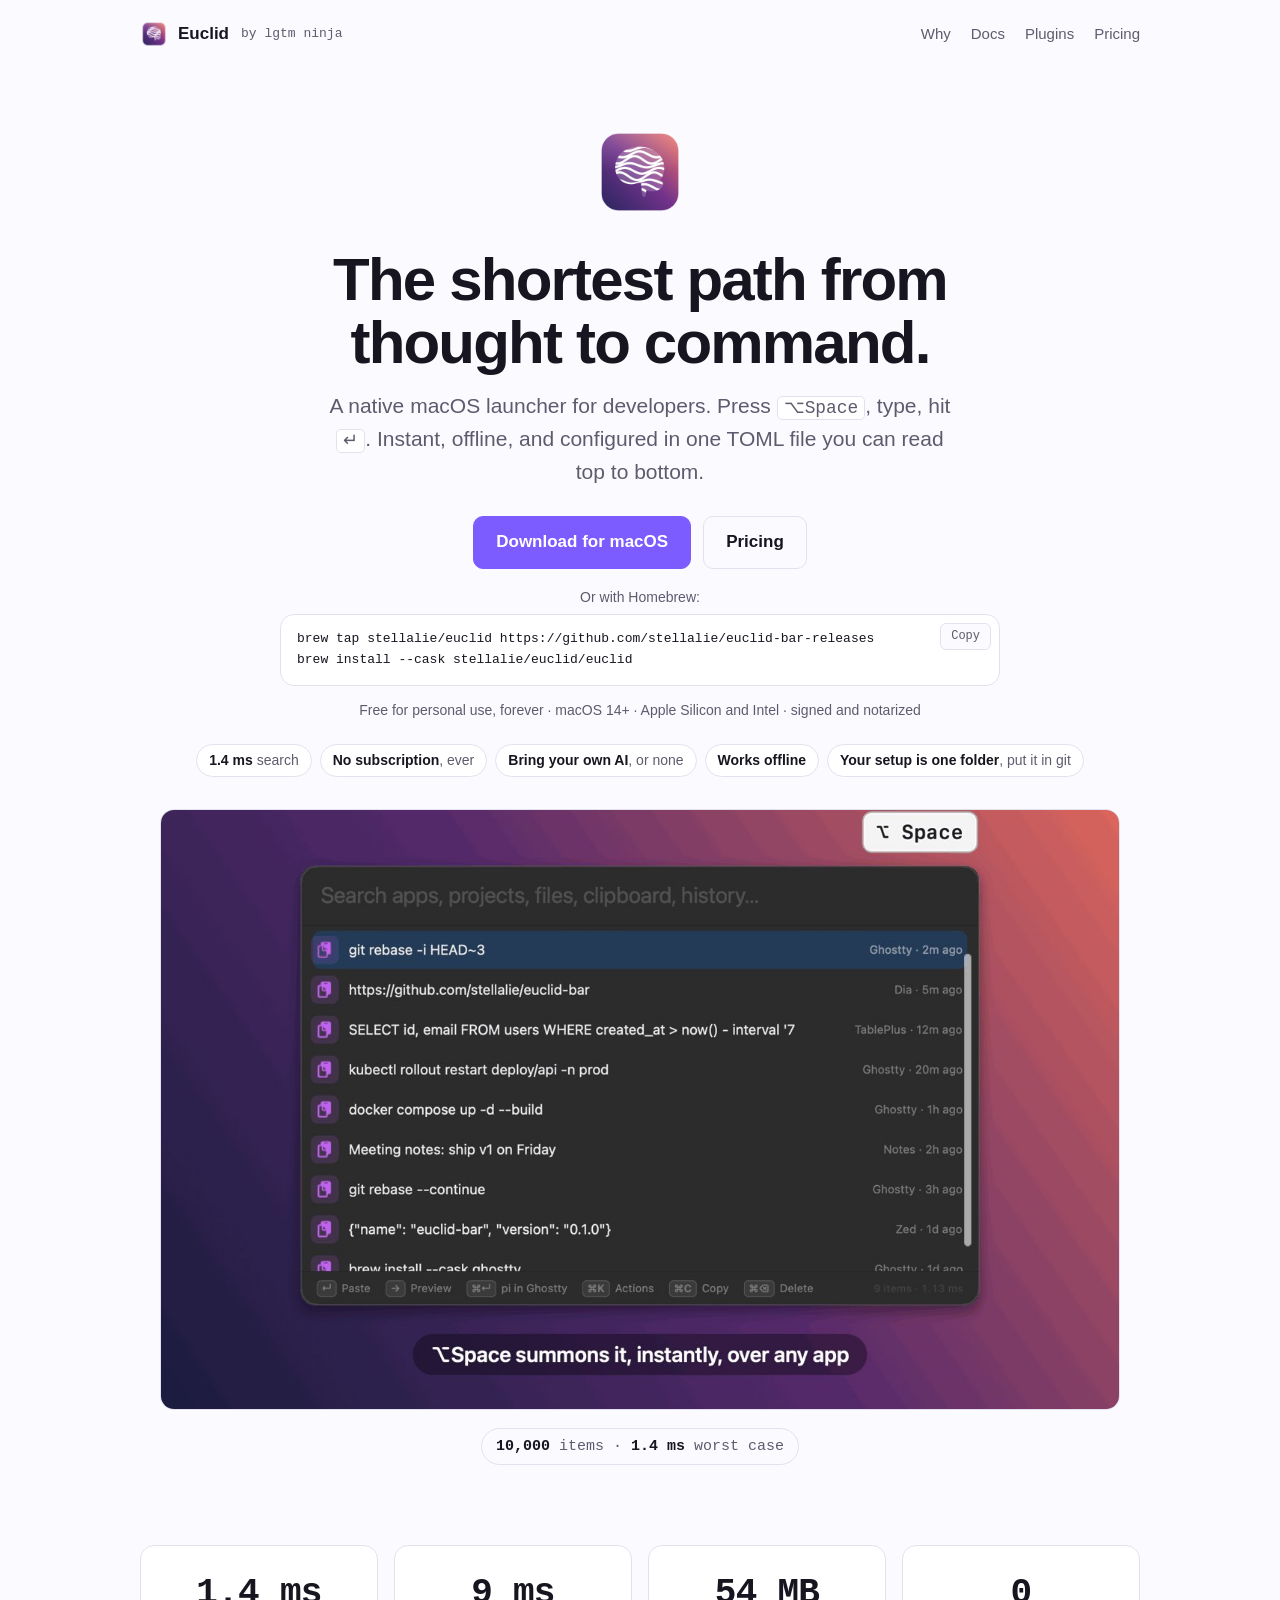
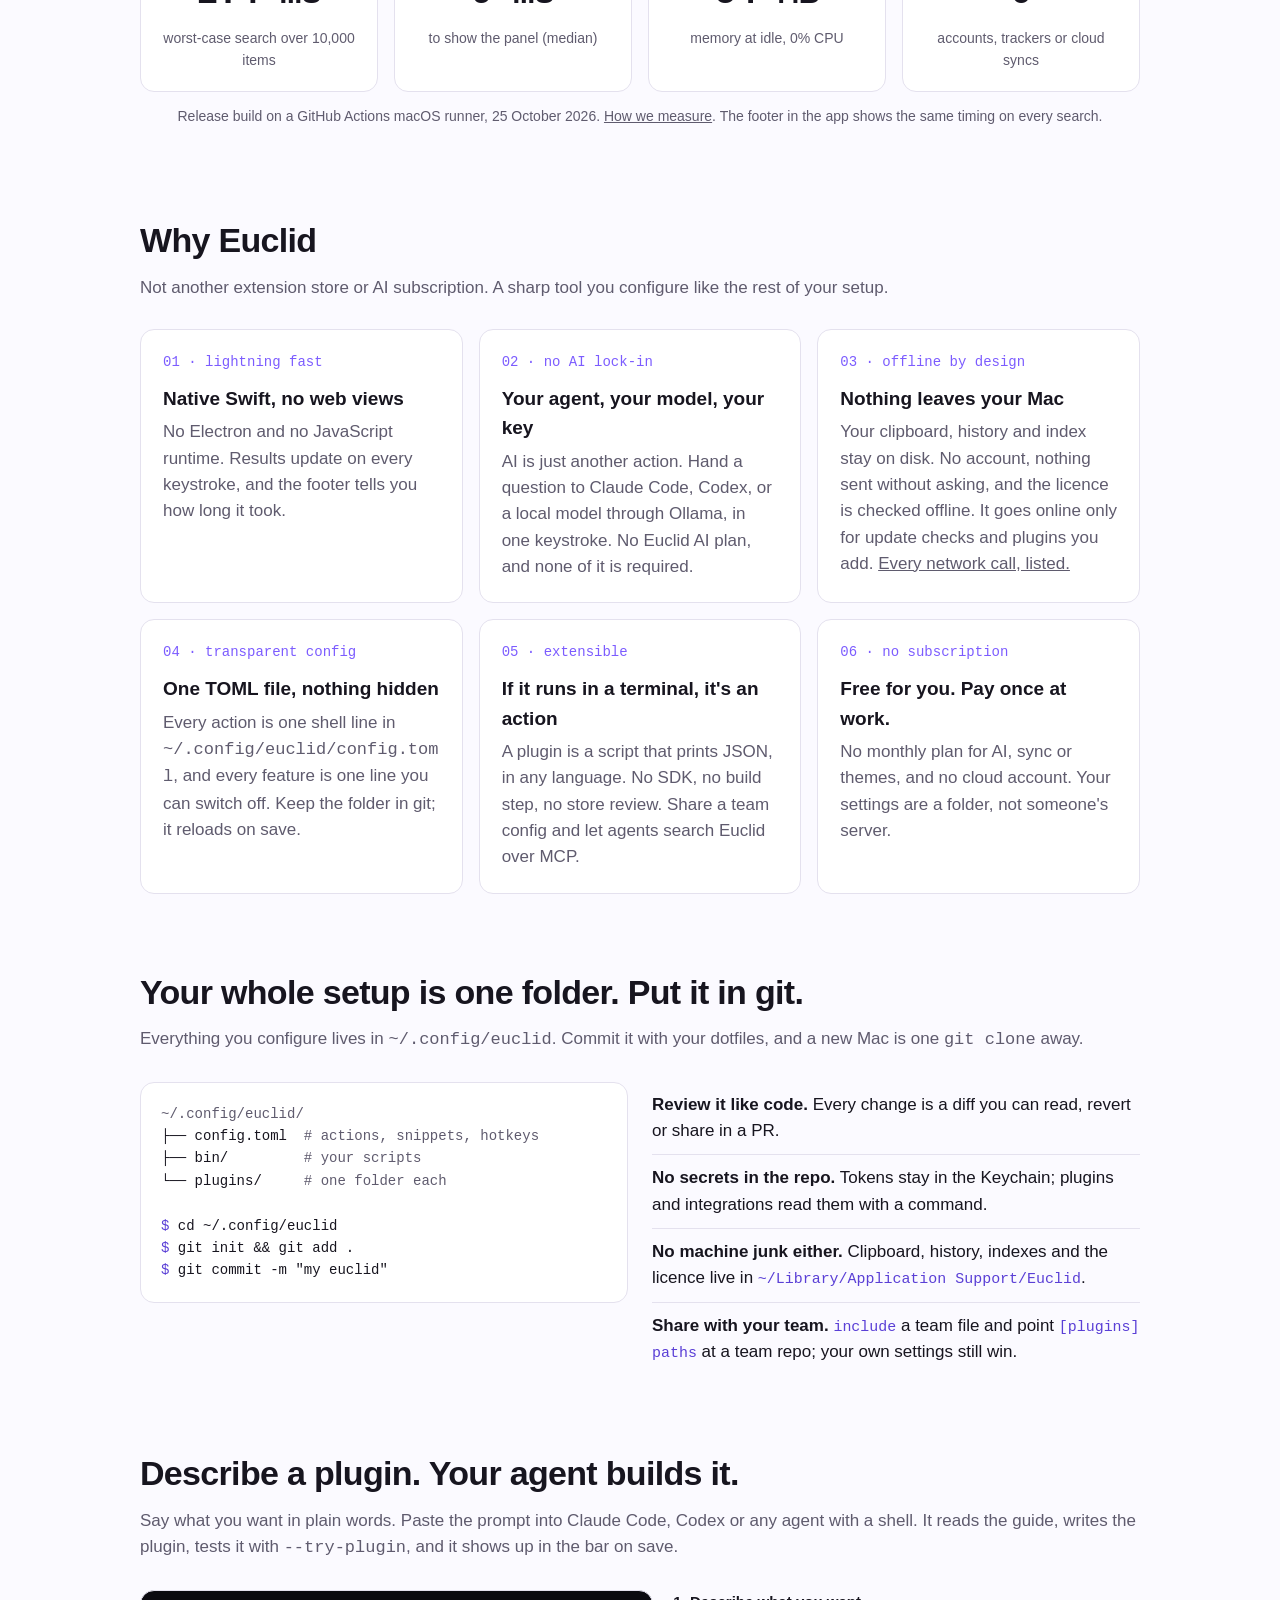
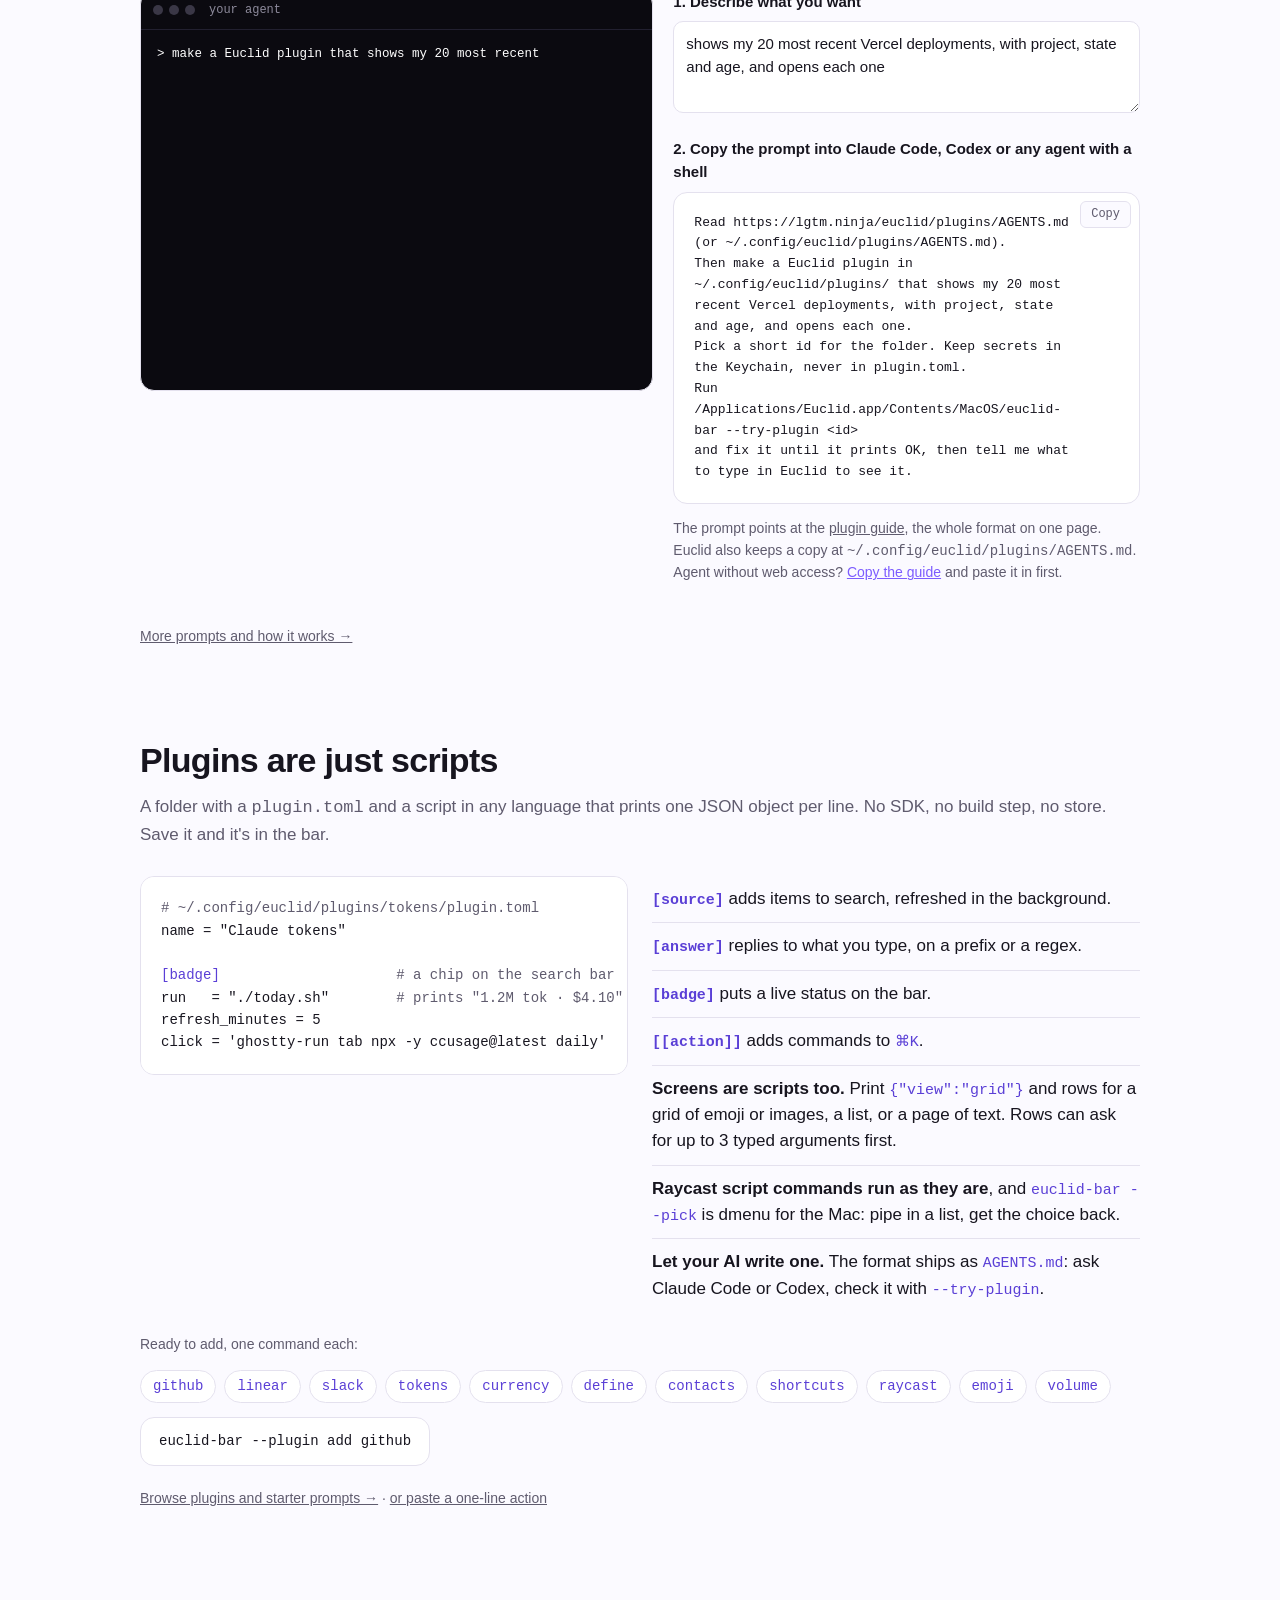
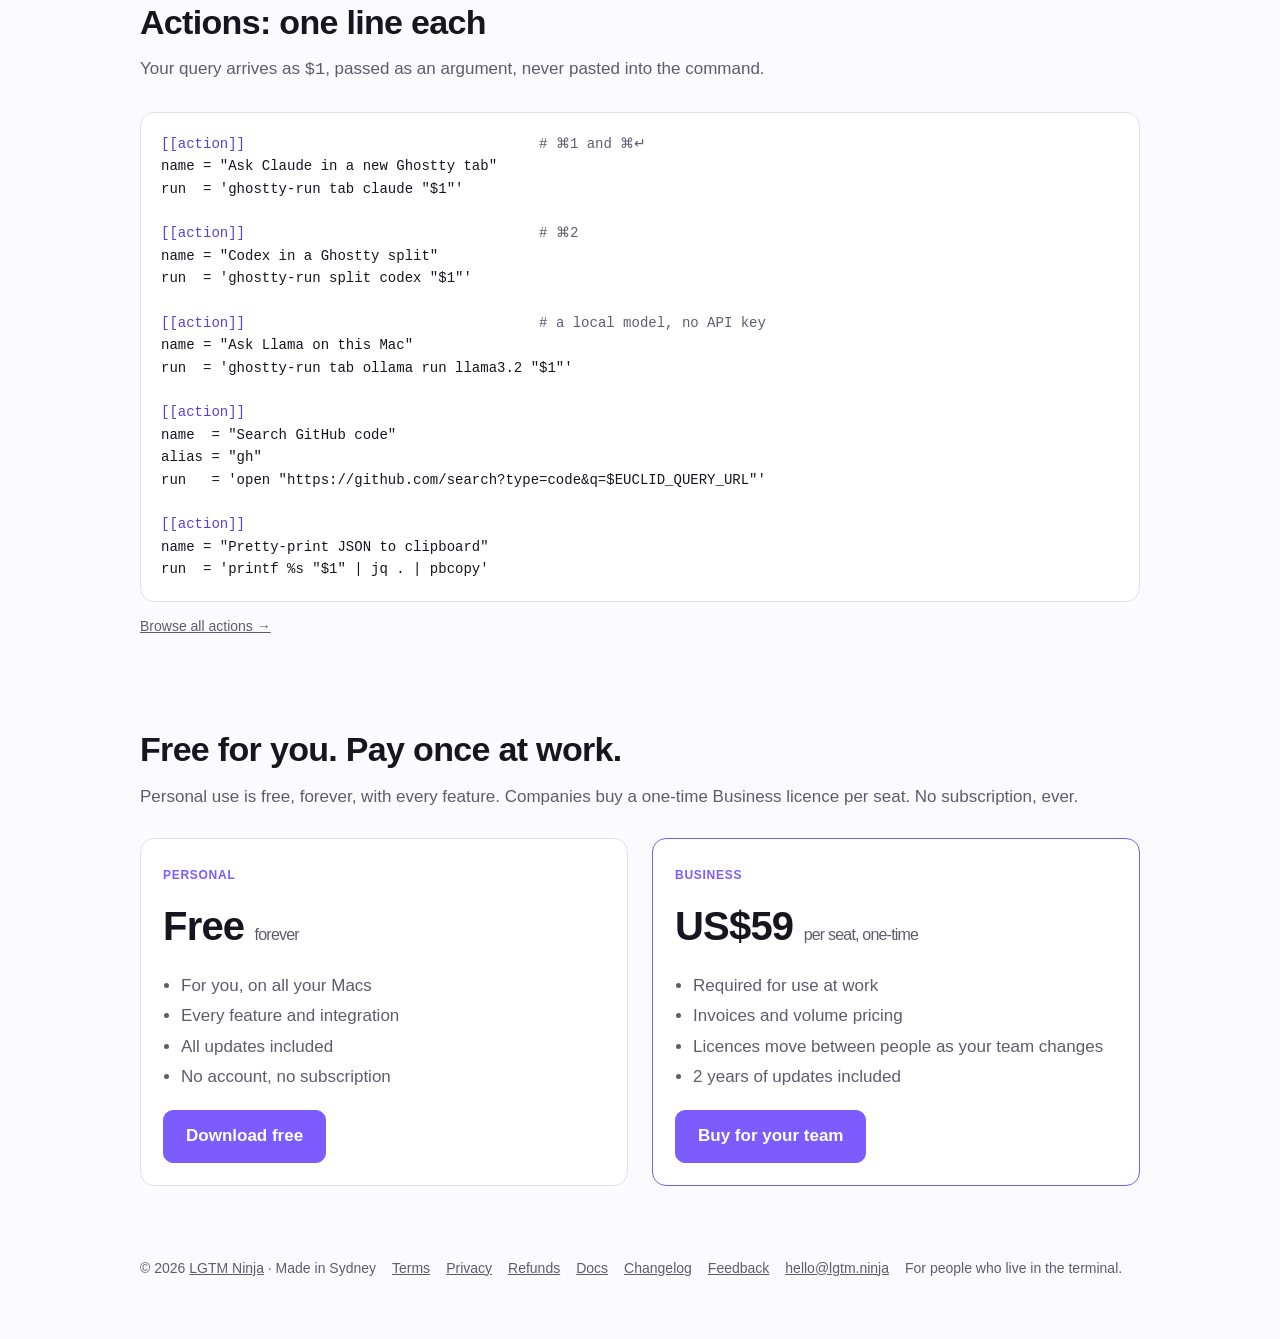
==== euclid/index.html @ 79bd2b3b "Euclid: Homebrew install on the home page and docs Co-Authored-By: Claude Opus 5.5 <noreply@anthropi" ====
<!doctype html>
<html lang="en">
<head>
<meta charset="utf-8">
<meta name="viewport" content="width=device-width, initial-scale=1">
<title>Euclid: the shortest path from thought to command</title>
<meta name="description" content="A native macOS launcher for developers. Every action is a shell command in a TOML file. Searches 10,000 items in 1.4 ms, offline, with no AI lock-in. Private and local. Free for personal use, forever.">
<meta property="og:title" content="Euclid: the shortest path from thought to command">
<meta property="og:description" content="A native macOS launcher where every action is a shell command. 10,000 items searched in 1.4 ms, offline, free for personal use.">
<meta property="og:image" content="https://lgtm.ninja/euclid/poster.jpg">
<meta property="og:url" content="https://lgtm.ninja/euclid/">
<link rel="canonical" href="https://lgtm.ninja/euclid/">
<link rel="icon" href="icon.png">
<link rel="stylesheet" href="style.css">
</head>
<body>
<div class="wrap">

  <nav>
    <img src="icon.png" alt="">
    <span>Euclid</span>
    <a class="maker" href="https://lgtm.ninja/">by lgtm ninja</a>
    <div class="links">
      <a href="#why">Why</a>
      <a href="docs/">Docs</a>
      <a href="plugins/">Plugins</a>
      <a href="#pricing">Pricing</a>
    </div>
  </nav>

  <header class="hero">
    <img class="icon" src="icon.png" alt="Euclid app icon">
    <h1>The shortest path from <br>thought to command.</h1>
    <p class="lead">A native macOS launcher for developers. Press <kbd>⌥Space</kbd>, type, hit <kbd>↵</kbd>.
      Instant, offline, and configured in one TOML file you can read top to bottom.</p>
    <div class="cta">
      <a class="btn primary" href="https://github.com/stellalie/euclid-bar-releases/releases/latest">Download for macOS</a>
      <a class="btn" href="#pricing">Pricing</a>
    </div>
    <div class="brew">
      <p class="fine">Or with Homebrew:</p>
      <pre class="prompt"><button class="copy" type="button">Copy</button>brew tap stellalie/euclid https://github.com/stellalie/euclid-bar-releases
brew install --cask stellalie/euclid/euclid</pre>
    </div>
    <p class="fine">Free for personal use, forever · macOS 14+ · Apple Silicon and Intel · signed and notarized</p>
    <ul class="promises">
      <li><b>1.4 ms</b> search</li>
      <li><b>No subscription</b>, ever</li>
      <li><b>Bring your own AI</b>, or none</li>
      <li><b>Works offline</b></li>
      <li><b>Your setup is one folder</b>, put it in git</li>
    </ul>

    <div class="demo">
      <video src="demo.mp4" poster="poster.jpg" autoplay muted loop playsinline
             aria-label="Euclid searching clipboard and history, sending a question to an AI agent, then plugins, hotkeys and an emoji grid drawn by a script"></video>
    </div>
    <div class="speed"><b>10,000</b> items · <b>1.4 ms</b> worst case</div>
  </header>

  <section id="numbers">
    <div class="stats">
      <div><b>1.4 ms</b><span>worst-case search over 10,000 items</span></div>
      <div><b>9 ms</b><span>to show the panel (median)</span></div>
      <div><b>54 MB</b><span>memory at idle, 0% CPU</span></div>
      <div><b>0</b><span>accounts, trackers or cloud syncs</span></div>
    </div>
    <p class="fine">Release build on a GitHub Actions macOS runner, 25 October 2026.
      <a href="https://github.com/stellalie/euclid-bar-releases/blob/main/PERF.md">How we measure</a>.
      The footer in the app shows the same timing on every search.</p>
  </section>

  <section id="why">
    <h2>Why Euclid</h2>
    <p class="sub">Not another extension store or AI subscription. A sharp tool you configure like the rest of your setup.</p>
    <div class="grid">
      <div class="card">
        <div class="num">01 · lightning fast</div>
        <h3>Native Swift, no web views</h3>
        <p>No Electron and no JavaScript runtime. Results update on every keystroke, and the footer
          tells you how long it took.</p>
      </div>
      <div class="card">
        <div class="num">02 · no AI lock-in</div>
        <h3>Your agent, your model, your key</h3>
        <p>AI is just another action. Hand a question to Claude Code, Codex, or a local model through
          Ollama, in one keystroke. No Euclid AI plan, and none of it is required.</p>
      </div>
      <div class="card">
        <div class="num">03 · offline by design</div>
        <h3>Nothing leaves your Mac</h3>
        <p>Your clipboard, history and index stay on disk. No account, nothing sent without asking, and the licence
          is checked offline. It goes online only for update checks and plugins you add.
          <a href="docs/#network">Every network call, listed.</a></p>
      </div>
      <div class="card">
        <div class="num">04 · transparent config</div>
        <h3>One TOML file, nothing hidden</h3>
        <p>Every action is one shell line in <code>~/.config/euclid/config.toml</code>, and every
          feature is one line you can switch off. Keep the folder in git; it reloads on save.</p>
      </div>
      <div class="card">
        <div class="num">05 · extensible</div>
        <h3>If it runs in a terminal, it's an action</h3>
        <p>A plugin is a script that prints JSON, in any language. No SDK, no build step, no store
          review. Share a team config and let agents search Euclid over MCP.</p>
      </div>
      <div class="card">
        <div class="num">06 · no subscription</div>
        <h3>Free for you. Pay once at work.</h3>
        <p>No monthly plan for AI, sync or themes, and no cloud account. Your settings are a folder,
          not someone's server.</p>
      </div>
    </div>
  </section>


  <section id="folder">
    <h2>Your whole setup is one folder. Put it in git.</h2>
    <p class="sub">Everything you configure lives in <code>~/.config/euclid</code>. Commit it with your dotfiles, and a new Mac is one <code>git clone</code> away.</p>
    <div class="two">
      <pre><span class="c">~/.config/euclid/</span>
├── config.toml  <span class="c"># actions, snippets, hotkeys</span>
├── bin/         <span class="c"># your scripts</span>
└── plugins/     <span class="c"># one folder each</span>

<span class="k">$</span> cd ~/.config/euclid
<span class="k">$</span> git init &amp;&amp; git add .
<span class="k">$</span> git commit -m "my euclid"</pre>
      <ul class="plain">
        <li><b>Review it like code.</b> Every change is a diff you can read, revert or share in a PR.</li>
        <li><b>No secrets in the repo.</b> Tokens stay in the Keychain; plugins and integrations read them with a command.</li>
        <li><b>No machine junk either.</b> Clipboard, history, indexes and the licence live in <code>~/Library/Application Support/Euclid</code>.</li>
        <li><b>Share with your team.</b> <code>include</code> a team file and point <code>[plugins] paths</code> at a team repo; your own settings still win.</li>
      </ul>
    </div>
  </section>

  <section id="agent">
    <h2>Describe a plugin. Your agent builds it.</h2>
    <p class="sub">Say what you want in plain words. Paste the prompt into Claude Code, Codex or any agent with a shell.
      It reads the guide, writes the plugin, tests it with <code>--try-plugin</code>, and it shows up in the bar on save.</p>
    <div class="builder">
      <div class="agentdemo" aria-label="Illustration: an agent builds a Vercel plugin" role="img">
        <div class="bar"><i></i><i></i><i></i><span>your agent</span></div>
        <div class="screen" id="agentScreen"></div>
      </div>
      <div class="ask">
        <h3>1. Describe what you want</h3>
        <textarea id="want" rows="3" spellcheck="false">shows my 20 most recent Vercel deployments, with project, state and age, and opens each one</textarea>
        <h3>2. Copy the prompt into Claude Code, Codex or any agent with a shell</h3>
        <pre class="prompt" id="promptOut"><button class="copy" type="button">Copy</button></pre>
        <p class="fine">The prompt points at the <a href="plugins/AGENTS.md">plugin guide</a>, the whole format on one page.
          Euclid also keeps a copy at <code>~/.config/euclid/plugins/AGENTS.md</code>.
          Agent without web access? <button type="button" class="linkish" id="copyGuide">Copy the guide</button> and paste it in first.</p>
      </div>
    </div>

    <p class="fine"><a href="plugins/#vibe">More prompts and how it works →</a></p>
  </section>

  <section id="plugins">
    <h2>Plugins are just scripts</h2>
    <p class="sub">A folder with a <code>plugin.toml</code> and a script in any language that prints one JSON object per line.
      No SDK, no build step, no store. Save it and it's in the bar.</p>
    <div class="two">
      <pre><span class="c"># ~/.config/euclid/plugins/tokens/plugin.toml</span>
name = "Claude tokens"

<span class="k">[badge]</span>                     <span class="c"># a chip on the search bar</span>
run   = "./today.sh"        <span class="c"># prints "1.2M tok · $4.10"</span>
refresh_minutes = 5
click = 'ghostty-run tab npx -y ccusage@latest daily'</pre>
      <ul class="plain">
        <li><b><code>[source]</code></b> adds items to search, refreshed in the background.</li>
        <li><b><code>[answer]</code></b> replies to what you type, on a prefix or a regex.</li>
        <li><b><code>[badge]</code></b> puts a live status on the bar.</li>
        <li><b><code>[[action]]</code></b> adds commands to <code>⌘K</code>.</li>
        <li><b>Screens are scripts too.</b> Print <code>{"view":"grid"}</code> and rows for a grid of emoji or images, a list, or a page of text. Rows can ask for up to 3 typed arguments first.</li>
        <li><b>Raycast script commands run as they are</b>, and <code>euclid-bar --pick</code> is dmenu for the Mac: pipe in a list, get the choice back.</li>
        <li><b>Let your AI write one.</b> The format ships as <code>AGENTS.md</code>: ask Claude Code or Codex, check it with <code>--try-plugin</code>.</li>
      </ul>
    </div>
    <p class="fine" style="margin-top:22px">Ready to add, one command each:</p>
    <div class="chips">
      <code>github</code><code>linear</code><code>slack</code><code>tokens</code><code>currency</code><code>define</code><code>contacts</code><code>shortcuts</code><code>raycast</code><code>emoji</code><code>volume</code>
    </div>
    <pre class="oneline">euclid-bar --plugin add github</pre>
    <p class="fine"><a href="plugins/">Browse plugins and starter prompts →</a> · <a href="plugins/#actions">or paste a one-line action</a></p>
  </section>

  <section id="recipes">
    <h2>Actions: one line each</h2>
    <p class="sub">Your query arrives as <code>$1</code>, passed as an argument, never pasted into the command.</p>
    <pre><span class="k">[[action]]</span>                                   <span class="c"># ⌘1 and ⌘↵</span>
name = "Ask Claude in a new Ghostty tab"
run  = 'ghostty-run tab claude "$1"'

<span class="k">[[action]]</span>                                   <span class="c"># ⌘2</span>
name = "Codex in a Ghostty split"
run  = 'ghostty-run split codex "$1"'

<span class="k">[[action]]</span>                                   <span class="c"># a local model, no API key</span>
name = "Ask Llama on this Mac"
run  = 'ghostty-run tab ollama run llama3.2 "$1"'

<span class="k">[[action]]</span>
name  = "Search GitHub code"
alias = "gh"
run   = 'open "https://github.com/search?type=code&amp;q=$EUCLID_QUERY_URL"'

<span class="k">[[action]]</span>
name = "Pretty-print JSON to clipboard"
run  = 'printf %s "$1" | jq . | pbcopy'</pre>
    <p class="fine"><a href="plugins/#actions">Browse all actions →</a></p>
  </section>

  <section id="pricing">
    <h2>Free for you. Pay once at work.</h2>
    <p class="sub">Personal use is free, forever, with every feature. Companies buy a one-time Business licence per seat. No subscription, ever.</p>
    <div class="two">
      <div class="card">
        <span class="tag">Personal</span>
        <div class="price">Free <small>forever</small></div>
        <ul>
          <li>For you, on all your Macs</li>
          <li>Every feature and integration</li>
          <li>All updates included</li>
          <li>No account, no subscription</li>
        </ul>
        <div class="cta" style="justify-content:flex-start">
          <a class="btn primary" href="https://github.com/stellalie/euclid-bar-releases/releases/latest">Download free</a>
        </div>
      </div>
      <div class="card pro">
        <span class="tag">Business</span>
        <div class="price">US$59 <small>per seat, one-time</small></div>
        <ul>
          <li>Required for use at work</li>
          <li>Invoices and volume pricing</li>
          <li>Licences move between people as your team changes</li>
          <li>2 years of updates included</li>
        </ul>
        <a class="btn primary" href="#buy" data-price="business">Buy for your team</a>
      </div>
    </div>
  </section>

  <footer>
    <span>© 2026 <a href="https://lgtm.ninja/">LGTM Ninja</a> · Made in Sydney</span>
    <a href="terms/">Terms</a>
    <a href="privacy/">Privacy</a>
    <a href="refunds/">Refunds</a>
    <a href="docs/">Docs</a>
    <a href="changelog/">Changelog</a>
    <a href="feedback/">Feedback</a>
    <a href="mailto:hello@lgtm.ninja">hello@lgtm.ninja</a>
    <span>For people who live in the terminal.</span>
  </footer>

</div>
<script src="https://cdn.paddle.com/paddle/v2/paddle.js"></script>
<script>
  // Paddle Billing checkout. The client-side token is public by design.
  const PADDLE_TOKEN = "live_b1f5a0628a20120e4504ea40e52";
  const PRICES = {
    personal: { priceId: "pri_01m5q75xfm3ptqwwj80e6spnb9", quantity: 1 },
    business: { priceId: "pri_01m5q73hw0zjq6vn24z020nwmd", quantity: 1 },
  };
  // After a purchase, the thank-you page fetches the licence key for the order.
  if (PADDLE_TOKEN && window.Paddle) Paddle.Initialize({
    token: PADDLE_TOKEN,
    eventCallback: (e) => {
      if (e.name === "checkout.completed" && e.data?.transaction_id) {
        setTimeout(() => (location.href = "thanks/?txn=" + e.data.transaction_id), 1500);
      }
    },
  });
  for (const b of document.querySelectorAll("[data-price]")) {
    b.addEventListener("click", (e) => {
      e.preventDefault();
      if (!PADDLE_TOKEN || !window.Paddle) { location.href = "mailto:hello@lgtm.ninja?subject=Buying%20Euclid"; return; }
      Paddle.Checkout.open({ items: [PRICES[b.dataset.price]] });
    });
  }
</script>
<script>
  for (const b of document.querySelectorAll('.copy')) {
    b.addEventListener('click', async () => {
      const text = b.parentElement.textContent.replace(/^Copy(ed)?/, '');
      try { await navigator.clipboard.writeText(text); b.textContent = 'Copied'; } catch { b.textContent = 'Select + ⌘C'; }
      setTimeout(() => (b.textContent = 'Copy'), 1500);
    });
  }
</script>
<script>
  // Prompt builder: what you want → a prompt for your agent.
  const want = document.getElementById('want'), out = document.getElementById('promptOut');
  const copyBtn = out.querySelector('.copy');
  function prompt() {
    const w = want.value.trim().replace(/\.$/, '') || 'does what I describe';
    return `Read https://lgtm.ninja/euclid/plugins/AGENTS.md (or ~/.config/euclid/plugins/AGENTS.md).
Then make a Euclid plugin in ~/.config/euclid/plugins/ that ${w}.
Pick a short id for the folder. Keep secrets in the Keychain, never in plugin.toml.
Run /Applications/Euclid.app/Contents/MacOS/euclid-bar --try-plugin <id>
and fix it until it prints OK, then tell me what to type in Euclid to see it.`;
  }
  function render() { out.textContent = ''; out.append(copyBtn, prompt()); }
  want.addEventListener('input', render); render();
  document.getElementById('copyGuide').addEventListener('click', async (e) => {
    try { await navigator.clipboard.writeText(await (await fetch('plugins/AGENTS.md')).text()); e.target.textContent = 'Copied the guide'; }
    catch { location.href = 'plugins/AGENTS.md'; }
  });

  // The agent demo: a scripted illustration, typed out line by line.
  const screen = document.getElementById('agentScreen');
  const script = [
    ['you', '> make a Euclid plugin that shows my 20 most recent Vercel deployments'],
    ['dim', '  Reading lgtm.ninja/euclid/plugins/AGENTS.md'],
    ['ok',  '  ✓ Wrote ~/.config/euclid/plugins/vercel/plugin.toml'],
    ['code','      [source]  run = "./items.sh"  refresh_minutes = 5'],
    ['ok',  '  ✓ Wrote items.sh  (vercel ls --json | jq → one row per deploy)'],
    ['dim', '  $ euclid-bar --try-plugin vercel'],
    ['err', '    items.sh: jq: error: null (null) has no keys'],
    ['dim', '  Fixing: deployments live under .deployments'],
    ['dim', '  $ euclid-bar --try-plugin vercel'],
    ['ok',  '    OK · source: 20 rows in 0.41 s'],
    ['done','  Done. Open Euclid (⌥Space) and type "deploy".'],
    ['bar', ''],
  ];
  const reduce = matchMedia('(prefers-reduced-motion: reduce)').matches;
  async function play() {
    screen.textContent = '';
    for (const [kind, text] of script) {
      const line = document.createElement('div');
      line.className = 'l ' + kind;
      screen.append(line);
      if (kind === 'bar') {
        line.innerHTML = '<div class="mini"><div class="q">deploy<span class="caret"></span></div>'
          + '<div class="r sel"><b>web</b> · Ready · 3m ago<span>Vercel</span></div>'
          + '<div class="r"><b>docs</b> · Building · 1m ago<span>Vercel</span></div>'
          + '<div class="r"><b>api</b> · Error · 12m ago<span>Vercel</span></div></div>';
        continue;
      }
      if (reduce || kind !== 'you') { line.textContent = text; await wait(reduce ? 0 : 420); continue; }
      for (let i = 1; i <= text.length; i++) { line.textContent = text.slice(0, i); await wait(18); }
      await wait(400);
    }
    if (!reduce) { await wait(5000); play(); }
  }
  const wait = (ms) => new Promise((r) => setTimeout(r, ms));
  new IntersectionObserver((es, o) => { if (es[0].isIntersecting) { o.disconnect(); play(); } }).observe(screen);
</script>
<script>
  // Clips play only while on screen.
  const clipObserver = new IntersectionObserver((entries) => {
    for (const e of entries) e.isIntersecting ? e.target.play().catch(() => {}) : e.target.pause();
  }, { threshold: 0.4 });
  if (!matchMedia('(prefers-reduced-motion: reduce)').matches)
    for (const v of document.querySelectorAll('video.clip')) clipObserver.observe(v);
</script>
<!-- Cloudflare Web Analytics: cookie-free page views -->
<script defer src="https://static.cloudflareinsights.com/beacon.min.js" data-cf-beacon='{"token": "153c6065866e4bef9595b3c0df2fc248"}'></script>
</body>
</html>
---- euclid/style.css ----
:root {
  --bg: #0e0d13;
  --surface: #17151f;
  --line: #2a2735;
  --text: #ecebf2;
  --muted: #9a97a8;
  --accent: #7c5cff;
  --accent-text: #ffffff;
  --code: #c9b8ff;
  --mono: ui-monospace, "SF Mono", Menlo, monospace;
}
@media (prefers-color-scheme: light) {
  :root {
    --bg: #fbfaff;
    --surface: #ffffff;
    --line: #e4e1ee;
    --text: #17151f;
    --muted: #5f5b6e;
    --code: #5a3fd6;
  }
}
* { box-sizing: border-box; }
body {
  margin: 0;
  background: var(--bg);
  color: var(--text);
  font: 17px/1.55 -apple-system, BlinkMacSystemFont, "Inter", "Segoe UI", sans-serif;
  -webkit-font-smoothing: antialiased;
}
a { color: inherit; }
.wrap { max-width: 1040px; margin: 0 auto; padding: 0 20px; }
.mono, code, kbd { font-family: var(--mono); }
p code, li code, td code { overflow-wrap: anywhere; }
kbd {
  font-size: .85em;
  padding: 1px 6px;
  border: 1px solid var(--line);
  border-radius: 5px;
  background: var(--surface);
}

nav { display: flex; align-items: center; gap: 10px; padding: 20px 0; font-weight: 600; }
nav img { width: 28px; height: 28px; }
nav .maker { font-family: var(--mono); font-size: 13px; font-weight: 500; color: var(--muted); text-decoration: none; margin-left: 2px; }
nav .maker:hover { color: var(--text); }
nav .links { margin-left: auto; display: flex; gap: 20px; font-weight: 500; font-size: 15px; }
nav .links a { text-decoration: none; color: var(--muted); }
nav .links a:hover { color: var(--text); }

.hero { text-align: center; padding: 56px 0 32px; }
.hero img.icon { width: 96px; height: 96px; }
.hero .brew { max-width: 720px; margin: 18px auto 0; text-align: left; }
.hero .brew .fine { margin: 0 0 6px; text-align: center; }
.hero .brew pre { font-size: 13px; padding: 14px 76px 14px 16px; white-space: pre-wrap; overflow-wrap: anywhere; }
h1 { font-size: clamp(36px, 6vw, 60px); line-height: 1.05; letter-spacing: -.03em; margin: 20px 0 16px; }
.lead { font-size: clamp(18px, 2.2vw, 21px); color: var(--muted); max-width: 640px; margin: 0 auto 28px; }
.cta { display: flex; gap: 12px; justify-content: center; flex-wrap: wrap; }
.btn {
  display: inline-block; padding: 12px 22px; border-radius: 10px;
  font-weight: 600; text-decoration: none; border: 1px solid var(--line);
}
.btn.primary { background: var(--accent); color: var(--accent-text); border-color: var(--accent); }
.btn:hover { filter: brightness(1.08); }
.fine { font-size: 14px; color: var(--muted); margin-top: 14px; }

.demo { margin: 32px auto 0; max-width: 960px; }
.demo video { width: 100%; height: auto; display: block; border-radius: 14px; border: 1px solid var(--line); }
.speed {
  margin: 18px auto 0; width: fit-content; font-family: var(--mono); font-size: 15px;
  color: var(--muted); padding: 6px 14px; border: 1px solid var(--line); border-radius: 999px;
}
.speed b { color: var(--text); font-weight: 600; }

section { padding: 72px 0 0; }
#numbers { padding-top: 48px; text-align: center; }
.stats { display: grid; grid-template-columns: repeat(4, 1fr); gap: 16px; }
.stats div { background: var(--surface); border: 1px solid var(--line); border-radius: 14px; padding: 20px 16px; }
.stats b { display: block; font-family: var(--mono); font-size: clamp(26px, 3.4vw, 36px); letter-spacing: -.02em; color: var(--text); }
.stats span { display: block; margin-top: 6px; color: var(--muted); font-size: 14px; }
h2 { font-size: clamp(26px, 3.5vw, 34px); letter-spacing: -.02em; margin: 0 0 8px; }
.sub { color: var(--muted); margin: 0 0 28px; }

.grid { display: grid; grid-template-columns: repeat(3, 1fr); gap: 16px; }
.card { background: var(--surface); border: 1px solid var(--line); border-radius: 14px; padding: 22px; }
.card h3 { margin: 0 0 6px; font-size: 19px; }
.card p { margin: 0; color: var(--muted); overflow-wrap: anywhere; }
.num { font-family: var(--mono); color: var(--accent); font-size: 14px; margin-bottom: 10px; }

pre {
  margin: 0; background: var(--surface); border: 1px solid var(--line); border-radius: 14px;
  padding: 20px; overflow-x: auto; font-size: 14px; line-height: 1.6;
}
pre .c { color: var(--muted); }
pre .k { color: var(--code); }
.two { display: grid; grid-template-columns: 1fr 1fr; gap: 24px; align-items: start; }
ul.plain { margin: 0; padding: 0; list-style: none; }
ul.plain li { padding: 10px 0; border-bottom: 1px solid var(--line); }
ul.plain li:last-child { border-bottom: 0; }

.price { font-size: 40px; font-weight: 700; letter-spacing: -.02em; margin: 6px 0 2px; }
.price small { font-size: 16px; font-weight: 500; color: var(--muted); }
.card ul { margin: 16px 0 20px; padding-left: 18px; color: var(--muted); }
.card ul li { margin: 4px 0; }
.card.pro { border-color: var(--accent); }
.tag {
  display: inline-block; font-size: 12px; font-weight: 600; text-transform: uppercase; letter-spacing: .06em;
  color: var(--accent); margin-bottom: 4px;
}

footer { padding: 72px 0 40px; color: var(--muted); font-size: 14px; display: flex; gap: 16px; flex-wrap: wrap; }
footer a { color: var(--muted); }

@media (max-width: 760px) {
  .grid, .two { grid-template-columns: minmax(0, 1fr); }
  .stats { grid-template-columns: 1fr 1fr; }
  nav { flex-wrap: wrap; row-gap: 12px; padding-bottom: 12px; }
  nav .links { margin-left: 0; width: 100%; gap: 0; justify-content: space-between; padding-top: 12px; border-top: 1px solid var(--line); }
  .hero { padding-top: 32px; }
  h1 br { display: none; }
  section { padding-top: 56px; }
}

/* Recipes gallery */
.filters { display: flex; flex-wrap: wrap; gap: 8px; margin: 0 0 24px; }
.filters button {
  font: inherit; font-size: 14px; padding: 6px 14px; border-radius: 999px; cursor: pointer;
  background: var(--surface); color: var(--muted); border: 1px solid var(--line);
}
.filters button[aria-pressed="true"] { background: var(--accent); color: var(--accent-text); border-color: var(--accent); }
.recipes { display: grid; grid-template-columns: repeat(2, 1fr); gap: 16px; }
.recipe { background: var(--surface); border: 1px solid var(--line); border-radius: 14px; padding: 18px; min-width: 0; }
.recipe header { display: flex; align-items: baseline; gap: 10px; margin-bottom: 4px; }
.recipe h3 { margin: 0; font-size: 17px; }
.recipe .cat { font-size: 12px; color: var(--accent); font-family: var(--mono); }
.recipe p { margin: 0 0 12px; color: var(--muted); font-size: 15px; }
.recipe pre { padding: 14px; font-size: 13px; position: relative; }
.recipe .copy, pre.prompt .copy {
  position: absolute; top: 8px; right: 8px; font: inherit; font-size: 12px; cursor: pointer;
  padding: 3px 10px; border-radius: 6px; border: 1px solid var(--line); background: var(--bg); color: var(--muted);
}
@media (max-width: 760px) { .recipes { grid-template-columns: 1fr; } }

/* Legal pages */
.legal { max-width: 720px; padding-top: 32px; }
.legal h3 { margin: 28px 0 8px; font-size: 19px; }
.legal p, .legal li { color: var(--text); }
.legal ul { padding-left: 20px; }
.legal li { margin: 6px 0; }
.legal a { color: var(--accent); }

/* Feedback form */
.feedback { display: grid; gap: 18px; }
.feedback fieldset { border: 0; padding: 0; margin: 0; display: flex; flex-wrap: wrap; gap: 8px 18px; }
.feedback legend { font-weight: 600; margin-bottom: 8px; }
.feedback label { display: grid; gap: 6px; font-weight: 600; }
.feedback fieldset label { display: flex; align-items: center; gap: 6px; font-weight: 400; }
.feedback input:not([type=radio]), .feedback textarea {
  font: inherit; font-weight: 400; color: var(--text); background: var(--surface);
  border: 1px solid var(--line); border-radius: 10px; padding: 10px 12px; width: 100%; box-sizing: border-box;
}
.feedback textarea { resize: vertical; }
.feedback input:focus, .feedback textarea:focus { outline: 2px solid var(--accent); outline-offset: 1px; }
.feedback .two-fields { display: grid; grid-template-columns: 1fr 1fr; gap: 16px; }
.feedback .actions { display: flex; flex-wrap: wrap; gap: 12px; }
.feedback button.btn { font: inherit; font-weight: 600; cursor: pointer; background: var(--surface); color: var(--text); }
.feedback button.btn.primary { background: var(--accent); color: var(--accent-text); }
.feedback .fine { margin: 0; }
@media (max-width: 760px) { .feedback .two-fields { grid-template-columns: 1fr; } }

/* Home: promises, comparison, features, plugins */
ul.promises { list-style: none; padding: 0; margin: 22px auto 0; display: flex; flex-wrap: wrap; gap: 8px; justify-content: center; }
ul.promises li { font-size: 14px; color: var(--muted); padding: 5px 12px; border: 1px solid var(--line); border-radius: 999px; background: var(--surface); }
ul.promises b { color: var(--text); font-weight: 600; }
.compare { border: 1px solid var(--line); border-radius: 14px; overflow: hidden; background: var(--surface); }
.compare .row { display: grid; grid-template-columns: 140px 1fr 1fr; gap: 16px; padding: 14px 20px; border-top: 1px solid var(--line); }
.compare .row:first-child { border-top: 0; }
.compare .row span:first-child { color: var(--muted); font-size: 14px; }
.compare .row span:last-child { color: var(--muted); }
.compare .head { font-weight: 600; font-size: 14px; text-transform: uppercase; letter-spacing: .06em; }
.compare .head span:nth-child(2) { color: var(--accent); }
.compare b { color: var(--text); }
.features { display: grid; grid-template-columns: repeat(2, 1fr); gap: 16px; }
.fgroup { background: var(--surface); border: 1px solid var(--line); border-radius: 14px; padding: 22px; }
.fgroup h3 { margin: 0 0 10px; font-size: 14px; font-family: var(--mono); color: var(--accent); font-weight: 500; text-transform: lowercase; }
.fgroup ul { list-style: none; margin: 0; padding: 0; }
.fgroup li { padding: 7px 0 7px 26px; position: relative; color: var(--muted); border-top: 1px solid var(--line); }
.fgroup li:first-child { border-top: 0; }
.fgroup li::before { content: "✓"; position: absolute; left: 2px; color: var(--accent); font-weight: 700; }
.fgroup li b { color: var(--text); font-weight: 600; }
.fgroup em { font-style: normal; font-size: 12px; font-family: var(--mono); color: var(--muted); border: 1px solid var(--line); border-radius: 6px; padding: 0 6px; margin-left: 4px; }
.fgroup code, ul.plain code { font-size: .88em; color: var(--code); }
.chips { display: flex; flex-wrap: wrap; gap: 8px; margin: 10px 0 14px; }
.chips code { font-size: 14px; padding: 5px 12px; border-radius: 999px; border: 1px solid var(--line); background: var(--surface); color: var(--code); }
pre.oneline { padding: 12px 18px; display: inline-block; }
@media (max-width: 760px) {
  .features { grid-template-columns: 1fr; }
  .compare .row { grid-template-columns: 1fr 1fr; gap: 6px 14px; padding: 14px 16px; }
  .compare .row span:first-child { grid-column: 1 / -1; }
  .compare .head span:first-child { display: none; }
}

/* Recipes: how-to steps and the submit dialog */
ol.howto { margin: 0 0 16px; padding-left: 22px; color: var(--muted); }
ol.howto li { margin: 6px 0; }
ol.howto b { color: var(--text); }
.steps-note { margin: 0 0 24px; }
button.linkish { font: inherit; color: var(--accent); background: none; border: 0; padding: 0; cursor: pointer; text-decoration: underline; }
.share { text-align: center; }
dialog#submit {
  width: min(560px, calc(100vw - 32px)); padding: 24px; border-radius: 16px;
  border: 1px solid var(--line); background: var(--bg); color: var(--text);
}
dialog#submit::backdrop { background: rgb(0 0 0 / .55); }
dialog#submit h2 { margin: 0; }
dialog#submit textarea { font-family: var(--mono); font-size: 14px; }

/* Complete feature list */
.jump { display: flex; flex-wrap: wrap; gap: 8px; }
.jump a { font-size: 14px; padding: 5px 12px; border-radius: 999px; border: 1px solid var(--line); background: var(--surface); color: var(--muted); text-decoration: none; }
.jump a:hover { color: var(--text); }
.flist { padding-top: 48px; scroll-margin-top: 12px; }
.flist .sub { margin-bottom: 16px; }
.flist table { width: 100%; border-collapse: collapse; background: var(--surface); border: 1px solid var(--line); border-radius: 14px; overflow: hidden; }
.flist th, .flist td { text-align: left; vertical-align: top; padding: 12px 18px; border-top: 1px solid var(--line); }
.flist tr:first-child th, .flist tr:first-child td { border-top: 0; }
.flist th { width: 32%; font-weight: 600; }
.flist td { color: var(--muted); }
.flist code, .jump code { font-size: .88em; color: var(--code); }
.flist em, .sub em { font-style: normal; font-size: 12px; font-family: var(--mono); color: var(--muted); border: 1px solid var(--line); border-radius: 6px; padding: 0 6px; margin-left: 4px; font-weight: 500; white-space: nowrap; }
em.tag-plugin { color: var(--accent); border-color: var(--accent); }
@media (max-width: 760px) {
  .flist th, .flist td { display: block; width: auto; }
  .flist td { border-top: 0; padding-top: 0; }
}
/* Plugins page */
.jump { display: flex; flex-wrap: wrap; gap: 10px; margin-top: 22px; }
.jump a { font-size: 14px; padding: 6px 12px; border: 1px solid var(--line); border-radius: 999px; color: var(--text); text-decoration: none; }
.jump a:hover { border-color: var(--accent); }
.steps { display: grid; grid-template-columns: repeat(3, 1fr); gap: 16px; margin-bottom: 32px; }
h3.example { font-size: 19px; margin: 36px 0 10px; }
.muted-p { color: var(--muted); margin: 0 0 14px; }
.badge-demo { font-family: var(--mono); font-size: 13px; padding: 2px 8px; border-radius: 6px; background: var(--surface); border: 1px solid var(--line); color: var(--code); white-space: nowrap; }
.table { overflow-x: auto; border: 1px solid var(--line); border-radius: 14px; }
.table table { width: 100%; border-collapse: collapse; font-size: 15px; }
.table th, .table td { text-align: left; padding: 10px 14px; border-bottom: 1px solid var(--line); vertical-align: top; }
.table th { color: var(--muted); font-weight: 600; font-size: 13px; }
.table tr:last-child td { border-bottom: 0; }
@media (max-width: 760px) { .steps { grid-template-columns: 1fr; } }
pre.prompt { position: relative; padding-right: 76px; }

/* Plugins page: Plugins | Actions tabs */
.tabs { display: grid; grid-template-columns: 1fr 1fr; gap: 12px; }
.tabs [role=tab] {
  font: inherit; text-align: left; cursor: pointer; padding: 16px 18px; border-radius: 14px;
  background: var(--surface); color: var(--muted); border: 1px solid var(--line);
}
.tabs [role=tab] b { display: block; color: var(--text); font-size: 19px; margin-bottom: 4px; }
.tabs [role=tab] span { font-size: 15px; }
.tabs [role=tab][aria-selected=true] { border-color: var(--accent); box-shadow: 0 0 0 1px var(--accent) inset; }
.tabs [role=tab][aria-selected=true] b { color: var(--accent); }
.panel-top { padding-top: 28px; }
@media (max-width: 760px) { .tabs { grid-template-columns: 1fr; } }
.recipe .example { color: var(--text); font-size: 15px; }
.recipe .example code, .howitworks code { color: var(--code); font-size: .9em; }
.howitworks { margin-top: 12px; }
.howitworks summary { cursor: pointer; color: var(--accent); font-size: 14px; font-family: var(--mono); }
.howitworks p { margin: 10px 0 8px; font-size: 14px; }
.howitworks p.file { margin: 12px 0 4px; font-family: var(--mono); font-size: 12px; color: var(--muted); }
.howitworks pre { font-size: 12px; padding: 12px; max-height: 320px; overflow: auto; }
figure.shot { margin: 28px 0 0; }
figure.shot img { width: 100%; height: auto; display: block; border-radius: 14px; border: 1px solid var(--line); }
figure.shot figcaption { margin-top: 10px; font-size: 14px; color: var(--muted); }
figure.shot code { color: var(--code); font-size: .9em; }
.recipe .alias, .runways .alias { margin-left: auto; font-size: 12px; font-family: var(--mono); color: var(--muted); border: 1px solid var(--line); border-radius: 6px; padding: 1px 7px; white-space: nowrap; }
.recipe .alias code { color: var(--code); }
.runways { background: var(--surface); border: 1px solid var(--line); border-radius: 14px; padding: 18px 22px; margin: 0 0 24px; }
.runways h3 { margin: 0 0 4px; font-size: 17px; }
.runways li { color: var(--muted); }
.runways li b { color: var(--text); }
.runways code { color: var(--code); font-size: .9em; }
.runways .alias { margin-left: 0; }

/* Plugins: build one with your agent */
.builder { display: grid; grid-template-columns: minmax(0, 1.1fr) minmax(0, 1fr); gap: 20px; align-items: start; margin-bottom: 28px; }
.agentdemo { background: #0b0a10; border: 1px solid var(--line); border-radius: 14px; overflow: hidden; min-width: 0; }
.agentdemo .bar { display: flex; align-items: center; gap: 6px; padding: 10px 12px; border-bottom: 1px solid #222030; }
.agentdemo .bar i { width: 10px; height: 10px; border-radius: 50%; background: #3a3746; }
.agentdemo .bar span { margin-left: 8px; font-family: var(--mono); font-size: 12px; color: #8d8a9b; }
.agentdemo .screen { font-family: var(--mono); font-size: 12.5px; line-height: 1.7; padding: 14px 16px; min-height: 360px; color: #d9d7e3; white-space: pre-wrap; word-break: break-word; }
.agentdemo .l.you { color: #ffffff; }
.agentdemo .l.dim { color: #8d8a9b; }
.agentdemo .l.ok { color: #7ee2a8; }
.agentdemo .l.err { color: #ff8a80; }
.agentdemo .l.code { color: #c9b8ff; }
.agentdemo .l.done { color: #ffffff; font-weight: 600; }
.agentdemo .mini { margin-top: 12px; border: 1px solid #2f2c3c; border-radius: 10px; background: #1b1a22; white-space: normal; font-family: -apple-system, BlinkMacSystemFont, "Inter", sans-serif; }
.agentdemo .mini .q { padding: 8px 12px; font-size: 15px; color: #fff; border-bottom: 1px solid #2f2c3c; }
.agentdemo .mini .caret { display: inline-block; width: 1px; height: 15px; background: #fff; margin-left: 2px; vertical-align: -2px; animation: blink 1s steps(1) infinite; }
.agentdemo .mini .r { display: flex; gap: 6px; padding: 6px 12px; font-size: 13px; color: #b9b6c6; }
.agentdemo .mini .r b { color: #fff; font-weight: 600; }
.agentdemo .mini .r span { margin-left: auto; color: #8d8a9b; font-size: 12px; }
.agentdemo .mini .r.sel { background: rgb(124 92 255 / .35); border-radius: 6px; margin: 4px; }
@keyframes blink { 50% { opacity: 0; } }
.ask h3 { font-size: 15px; margin: 0 0 8px; }
.ask h3:not(:first-child) { margin-top: 16px; }
.ask textarea { width: 100%; box-sizing: border-box; font: inherit; font-size: 15px; color: var(--text); background: var(--surface); border: 1px solid var(--line); border-radius: 10px; padding: 10px 12px; resize: vertical; }
.ask textarea:focus { outline: 2px solid var(--accent); outline-offset: 1px; }
.ask pre.prompt { position: relative; white-space: pre-wrap; font-size: 13px; padding-right: 70px; }
.ask pre.prompt .copy { position: absolute; top: 8px; right: 8px; font: inherit; font-size: 12px; cursor: pointer; padding: 3px 10px; border-radius: 6px; border: 1px solid var(--line); background: var(--bg); color: var(--muted); }
@media (max-width: 760px) { .builder { grid-template-columns: minmax(0, 1fr); } .agentdemo .screen { min-height: 300px; } }

/* Feature and plugin clips */
video.clip { display: block; width: 100%; height: auto; aspect-ratio: 1240 / 680; border-radius: 10px; border: 1px solid var(--line); background: #1d1530; margin: 0 0 14px; }
.flist video.clip { max-width: 720px; border-radius: 14px; }
.flist h3 { font-size: 22px; letter-spacing: -.01em; margin: 0 0 6px; }
.docpart { padding-top: 64px; }
.docpart + .flist { padding-top: 16px; }
.flist.ref h3 code { font-size: .9em; color: var(--text); }
.flist.ref th { width: 26%; }
.flist.ref td:nth-child(2) { width: 22%; white-space: normal; }
.flist tr.head th, .flist tr.head td { font-size: 12px; font-family: var(--mono); color: var(--muted); font-weight: 500; text-transform: lowercase; }
@media (max-width: 640px) { .flist.ref td:nth-child(2) { width: auto; } .flist.ref td:nth-child(2):before { content: "default: "; color: var(--muted); font-size: 12px; } .flist tr.head { display: none; } }
.docpart code { overflow-wrap: anywhere; }

/* Changelog */
.devbuild { background: var(--surface); border: 1px solid var(--line); border-radius: 14px; padding: 18px 22px; margin: 0 0 8px; }
.devbuild p { margin: 0; }
.devbuild .fine { margin-top: 6px; }
.devbuild #dev-meta { color: var(--muted); font-family: var(--mono); font-size: 14px; }
.rel { padding: 28px 0 0; border-bottom: 1px solid var(--line); padding-bottom: 24px; }
.changelog .rel h3 { margin: 0 0 8px; font-family: var(--mono); font-size: 22px; }
.rel h3 span { color: var(--muted); font-family: inherit; font-size: 14px; font-weight: 500; margin-left: 10px; }
.rel .dl { font-size: 14px; }
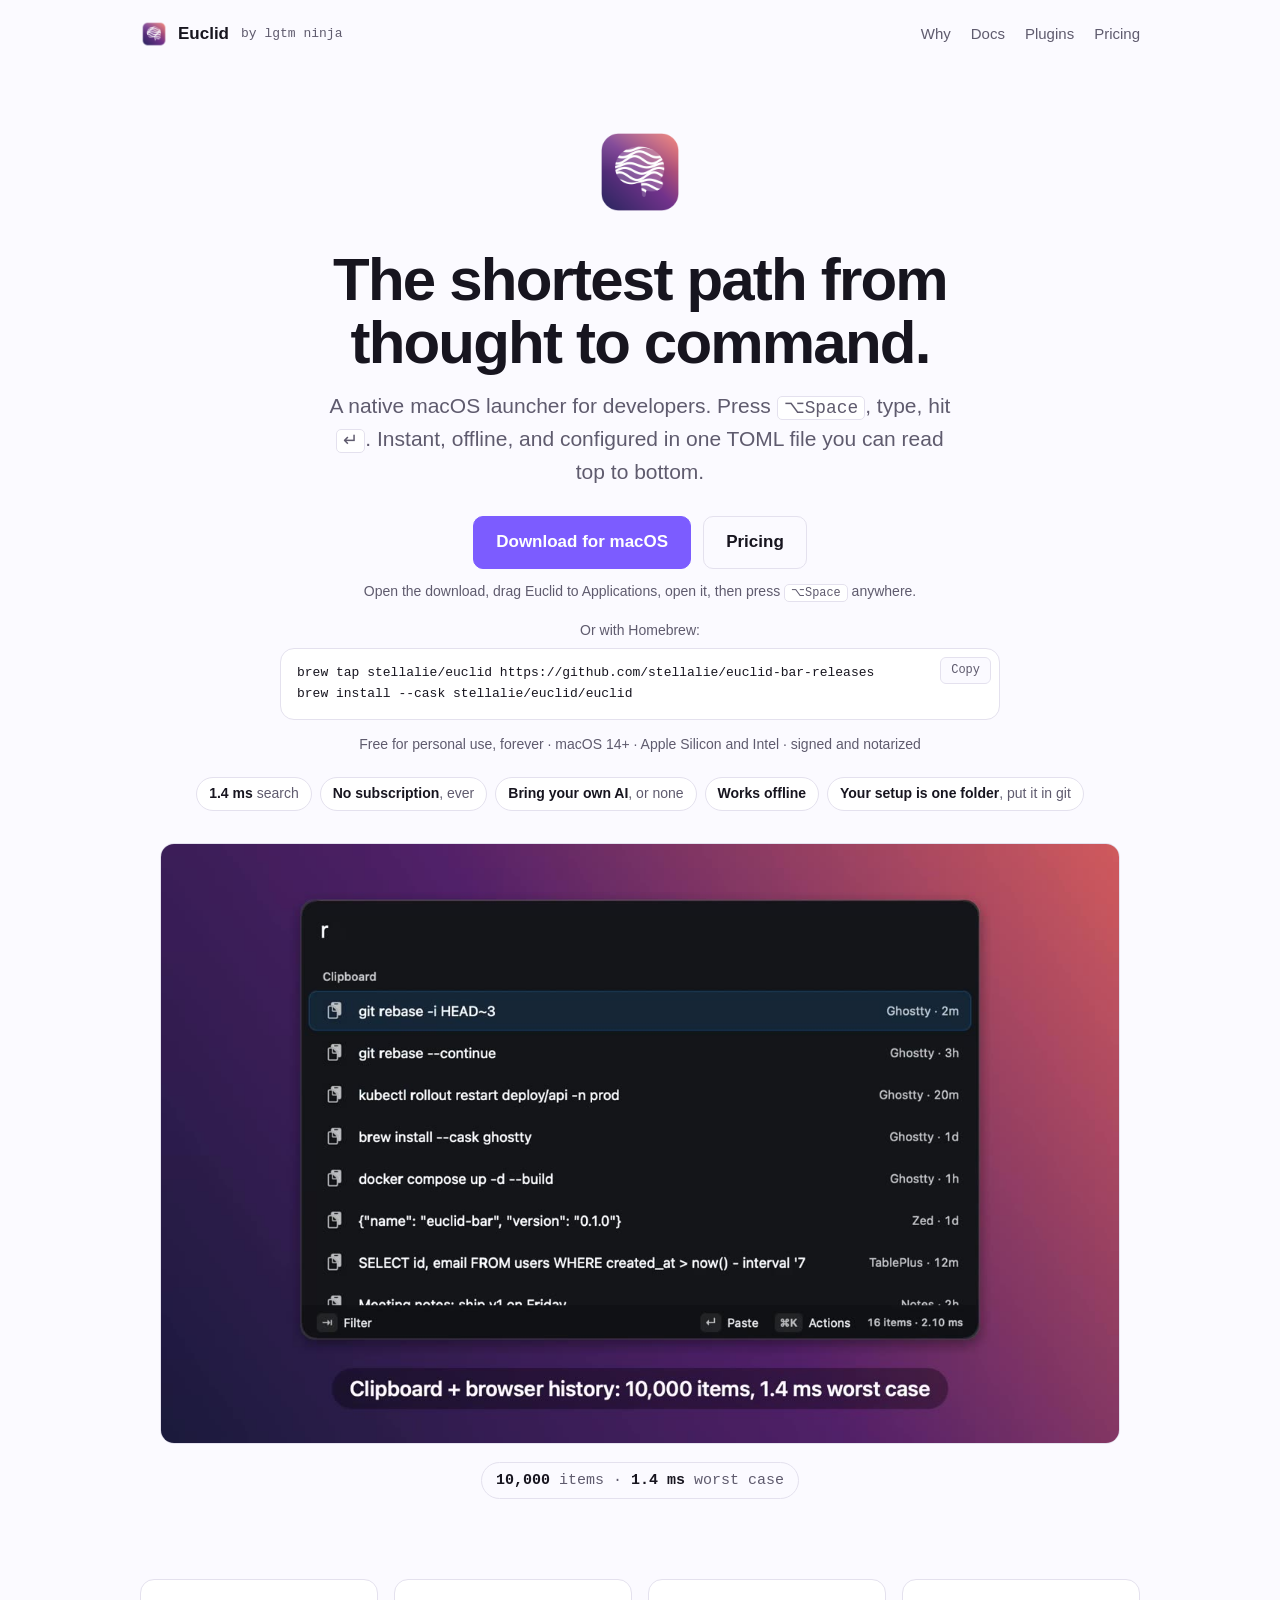
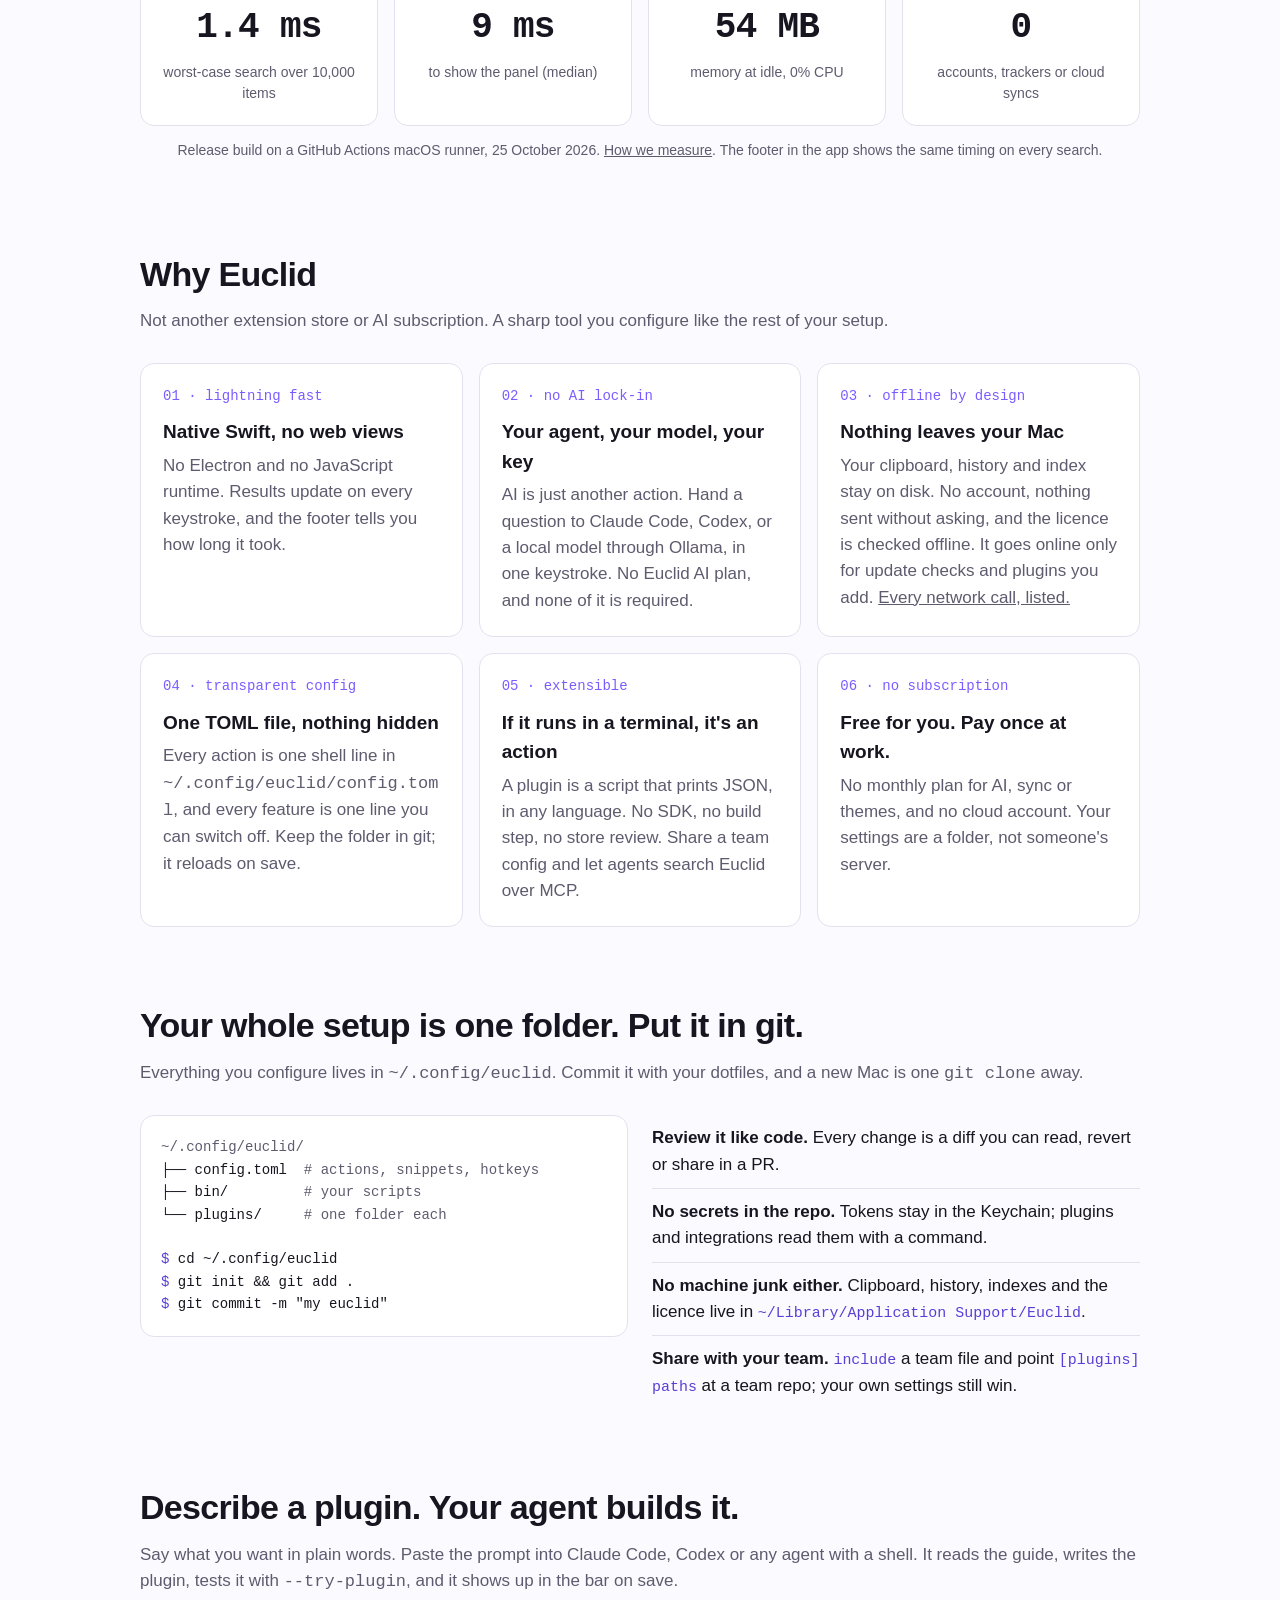
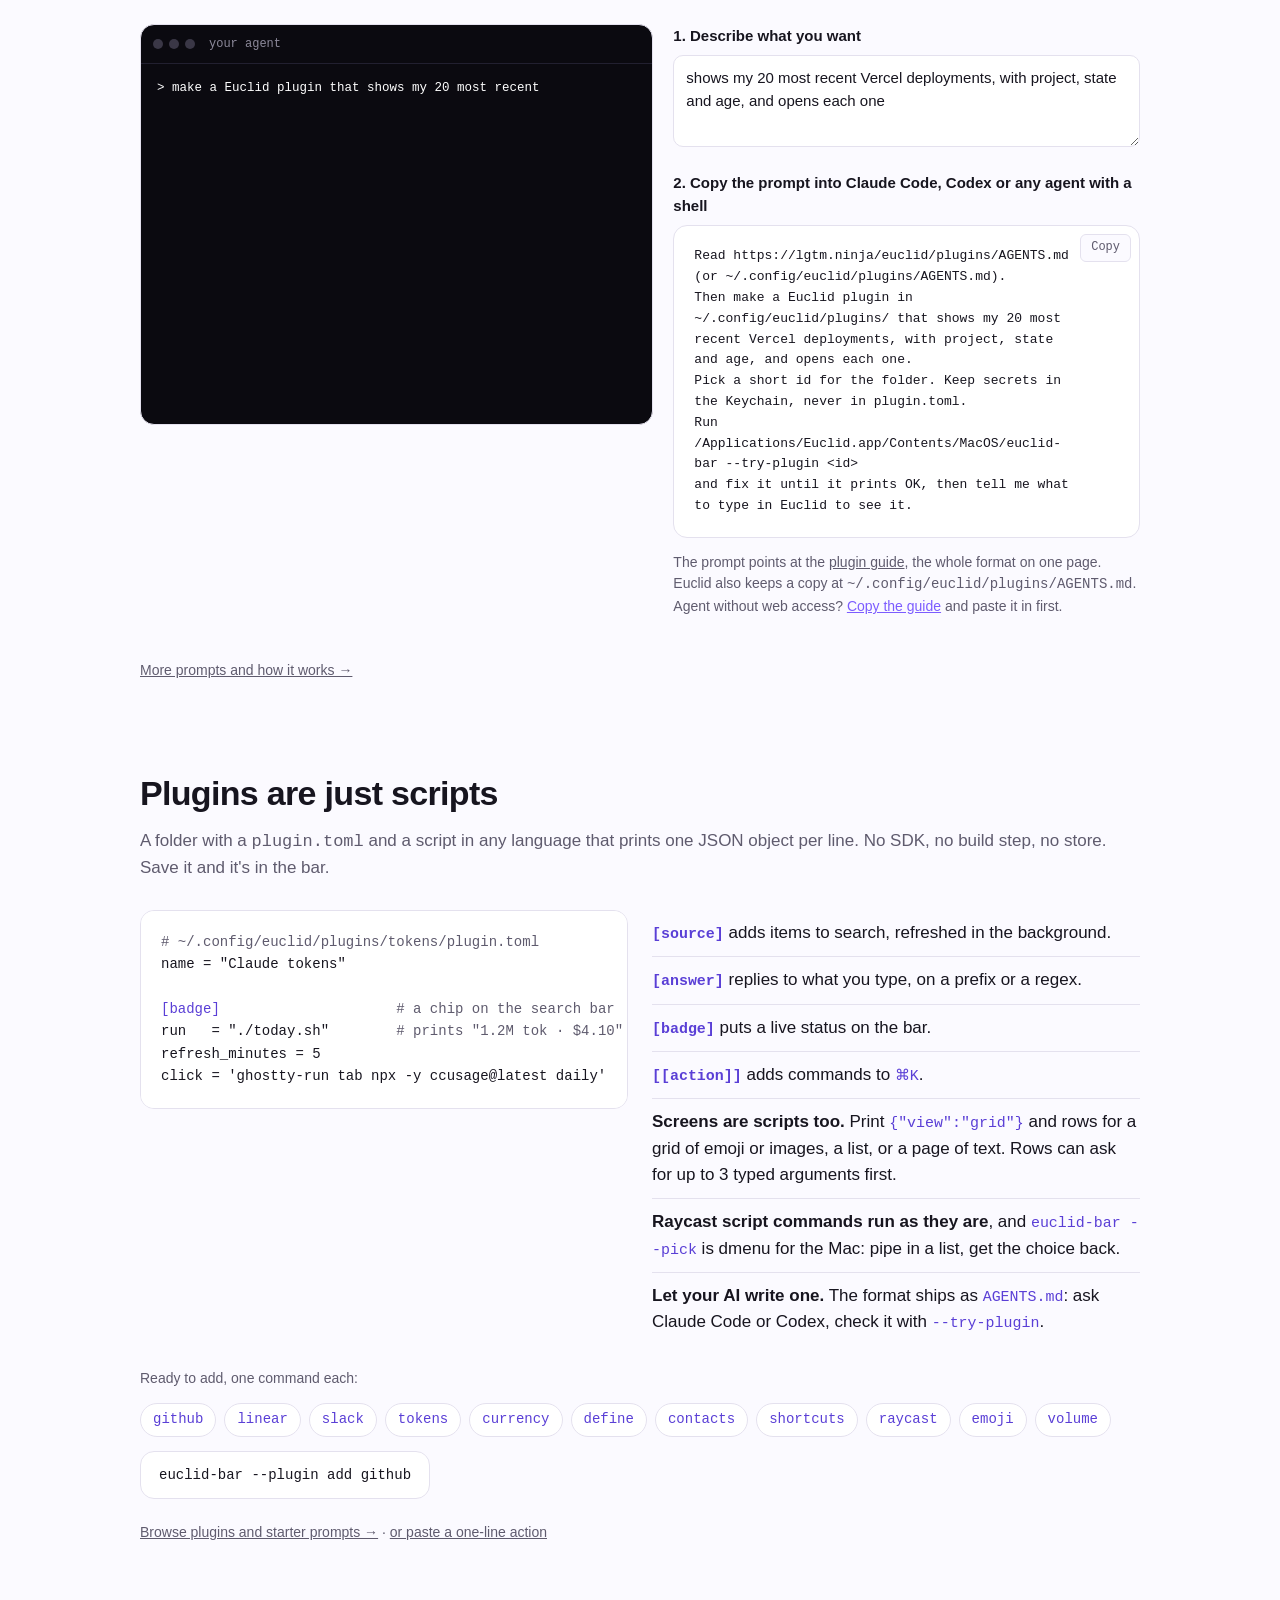
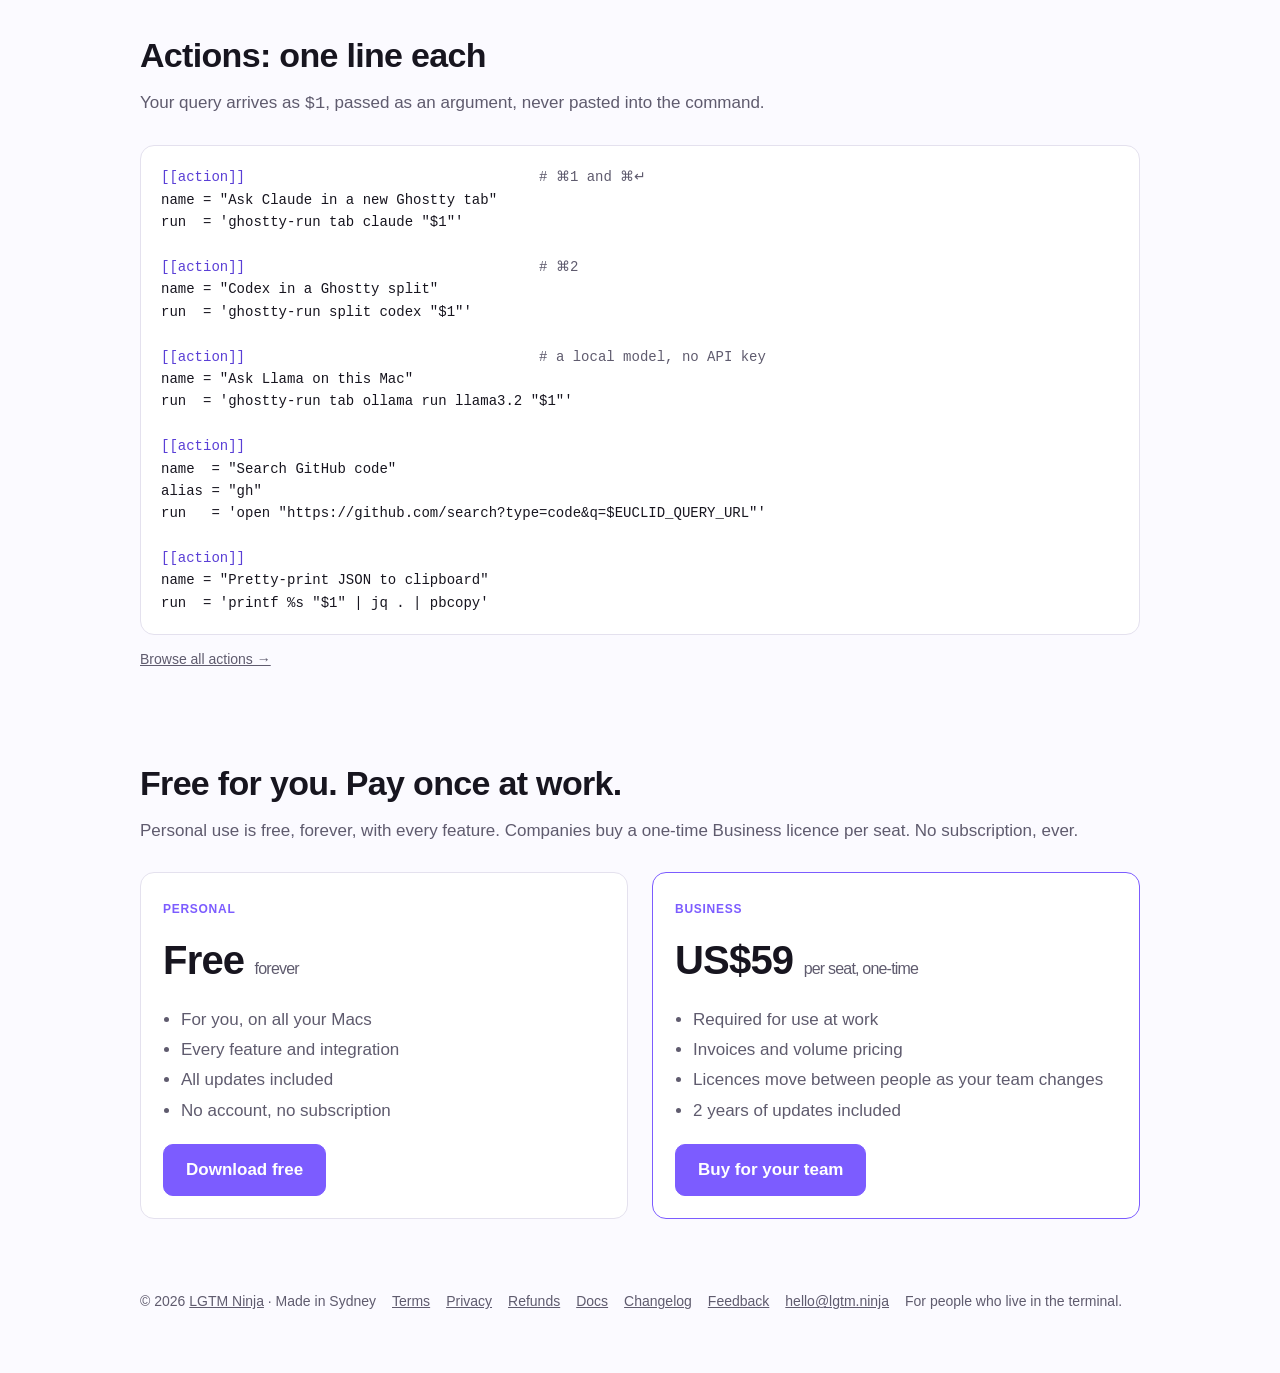
==== commit 8f7e82c3: "Euclid: Download buttons fetch the DMG, plus what to do after downloading - Both Download buttons re" ====
--- a/euclid/index.html
+++ b/euclid/index.html
@@ -34,9 +34,10 @@
     <p class="lead">A native macOS launcher for developers. Press <kbd>⌥Space</kbd>, type, hit <kbd>↵</kbd>.
       Instant, offline, and configured in one TOML file you can read top to bottom.</p>
     <div class="cta">
-      <a class="btn primary" href="https://github.com/stellalie/euclid-bar-releases/releases/latest">Download for macOS</a>
+      <a class="btn primary" data-dmg href="https://github.com/stellalie/euclid-bar-releases/releases/latest">Download for macOS</a>
       <a class="btn" href="#pricing">Pricing</a>
     </div>
+    <p class="fine next">Open the download, drag Euclid to Applications, open it, then press <kbd>⌥Space</kbd> anywhere.</p>
     <div class="brew">
       <p class="fine">Or with Homebrew:</p>
       <pre class="prompt"><button class="copy" type="button">Copy</button>brew tap stellalie/euclid https://github.com/stellalie/euclid-bar-releases
@@ -229,7 +230,7 @@
           <li>No account, no subscription</li>
         </ul>
         <div class="cta" style="justify-content:flex-start">
-          <a class="btn primary" href="https://github.com/stellalie/euclid-bar-releases/releases/latest">Download free</a>
+          <a class="btn primary" data-dmg href="https://github.com/stellalie/euclid-bar-releases/releases/latest">Download free</a>
         </div>
       </div>
       <div class="card pro">
@@ -283,6 +284,17 @@
       Paddle.Checkout.open({ items: [PRICES[b.dataset.price]] });
     });
   }
+</script>
+<script>
+  // Download buttons fetch the DMG itself, not GitHub's release page (whose "Source code" zips
+  // are a trap for anyone new). Falls back to the release page if GitHub can't be reached.
+  fetch('https://api.github.com/repos/stellalie/euclid-bar-releases/releases/latest')
+    .then((r) => (r.ok ? r.json() : null))
+    .then((rel) => {
+      const dmg = rel && rel.assets.find((a) => a.name.endsWith('.dmg'));
+      if (dmg) for (const a of document.querySelectorAll('a[data-dmg]')) a.href = dmg.browser_download_url;
+    })
+    .catch(() => {});
 </script>
 <script>
   for (const b of document.querySelectorAll('.copy')) {
--- a/euclid/style.css
+++ b/euclid/style.css
@@ -331,3 +331,4 @@
 .changelog .rel h3 { margin: 0 0 8px; font-family: var(--mono); font-size: 22px; }
 .rel h3 span { color: var(--muted); font-family: inherit; font-size: 14px; font-weight: 500; margin-left: 10px; }
 .rel .dl { font-size: 14px; }
+.hero .next { margin: 12px 0 0; }
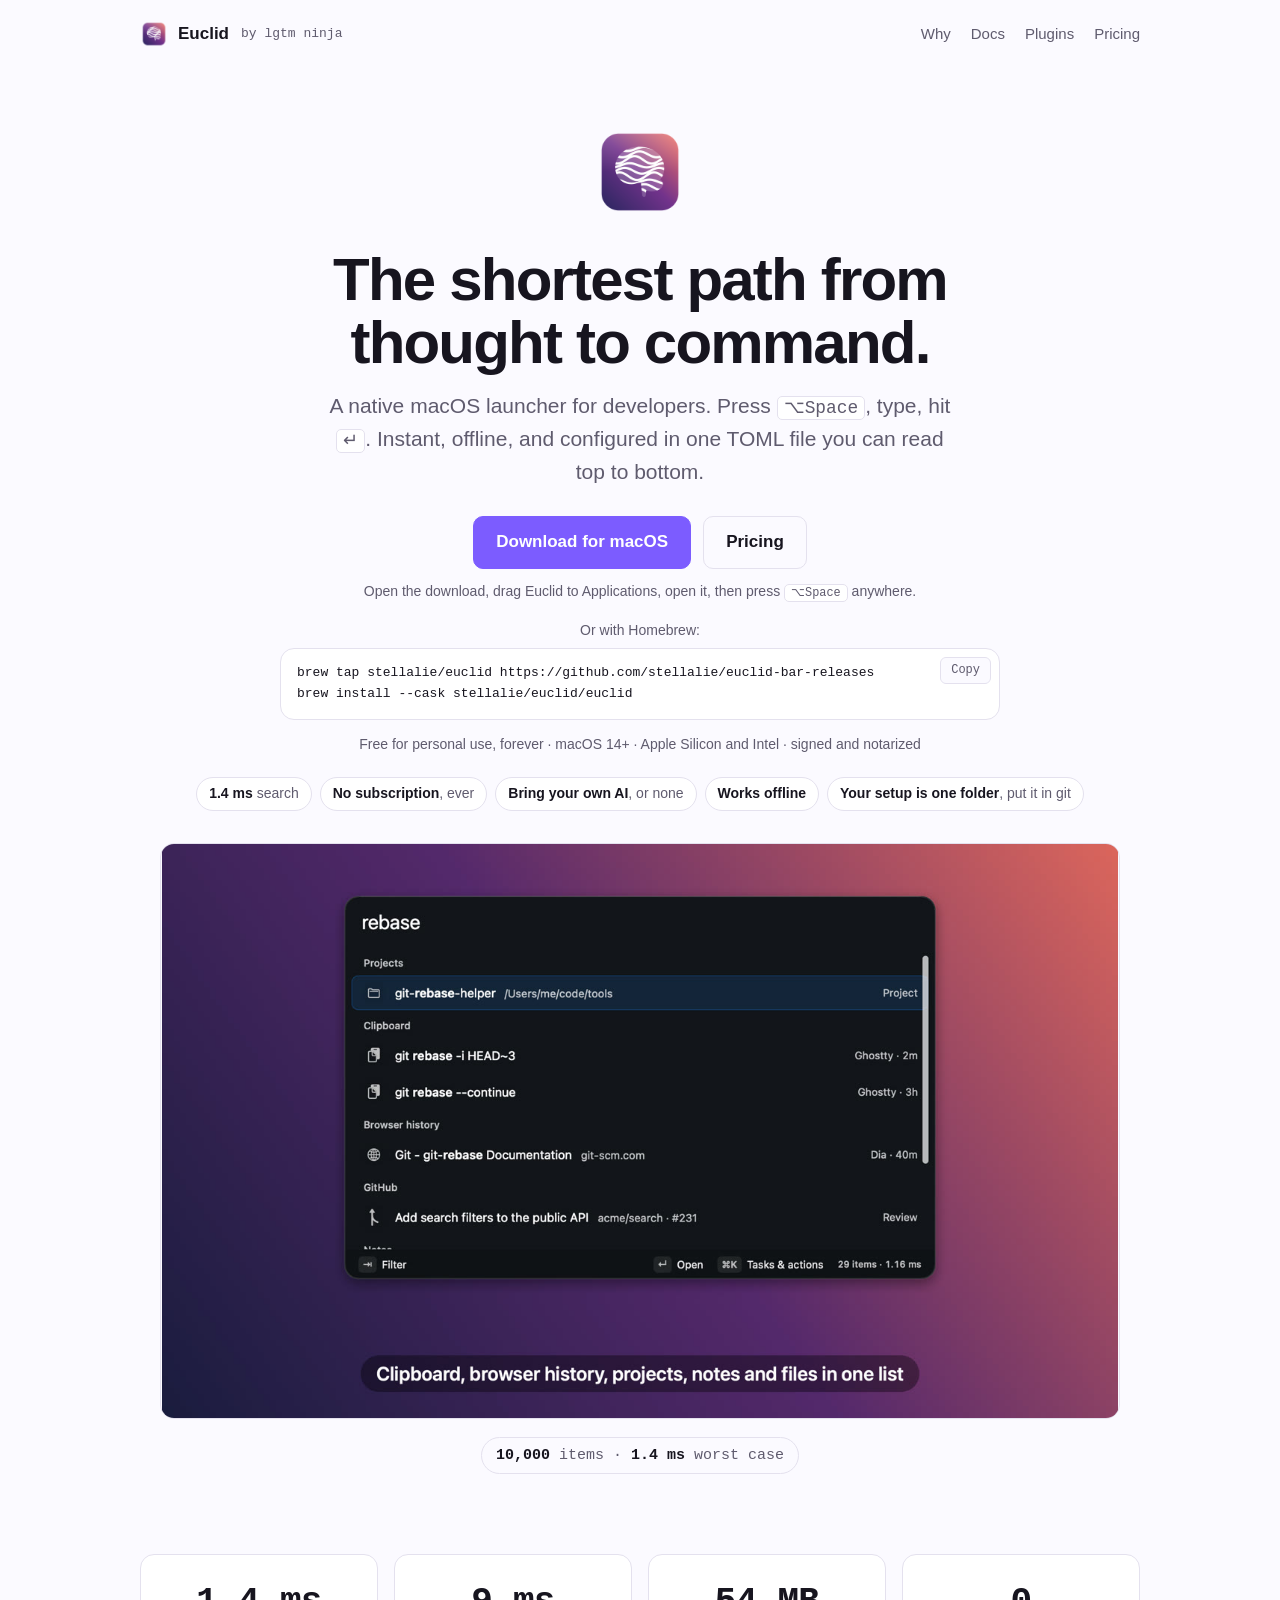
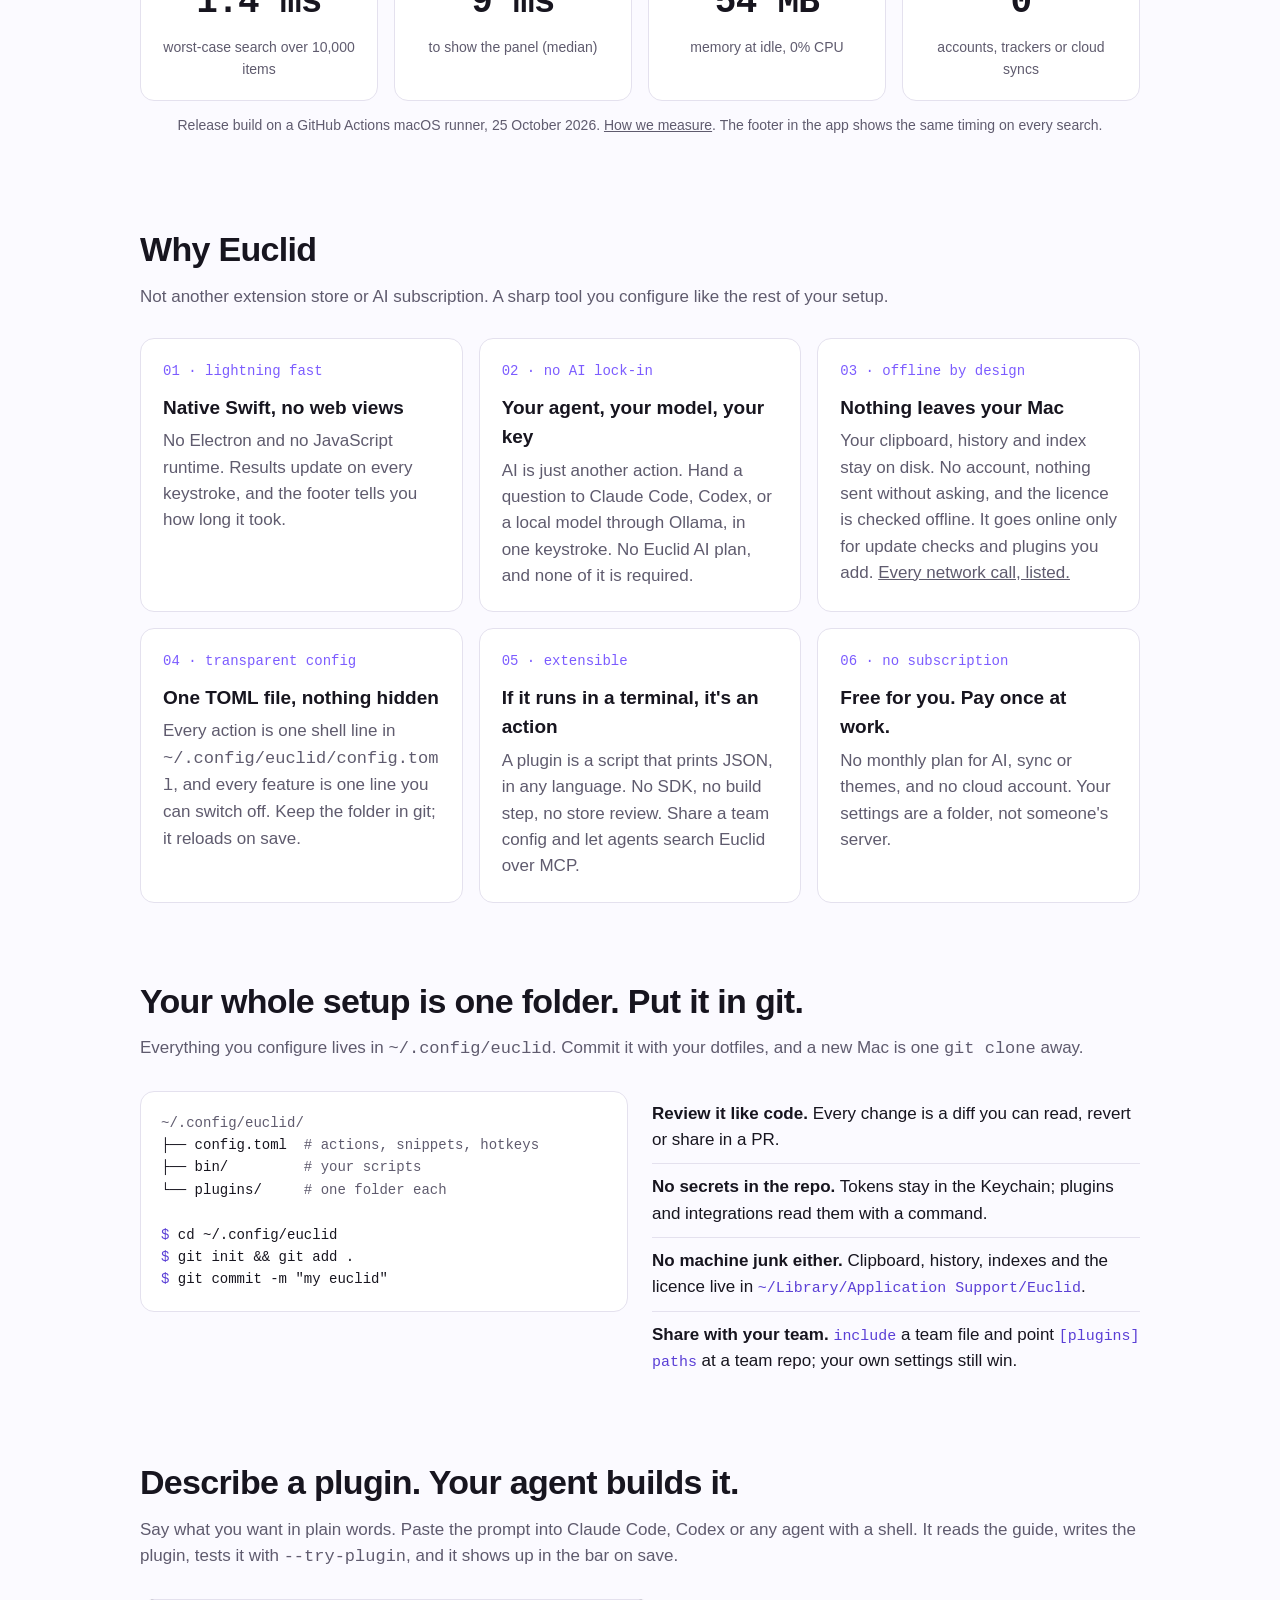
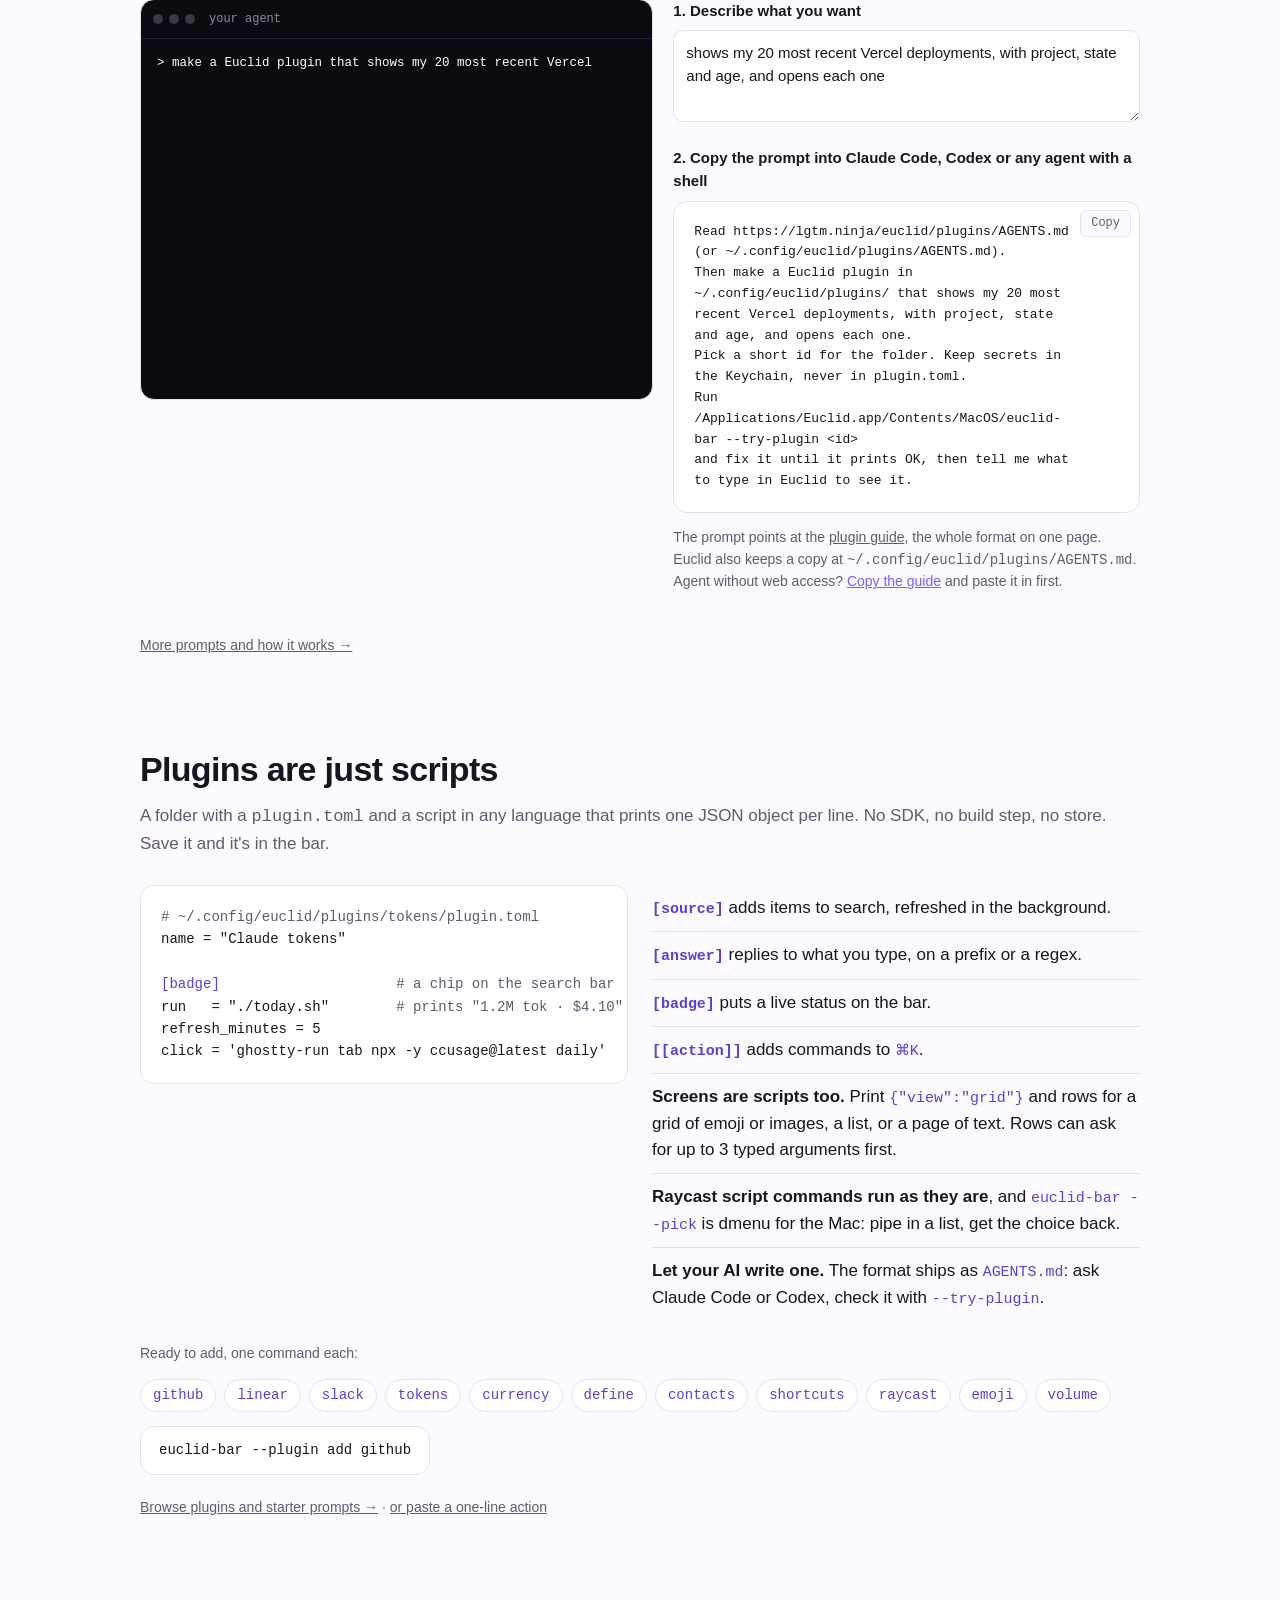
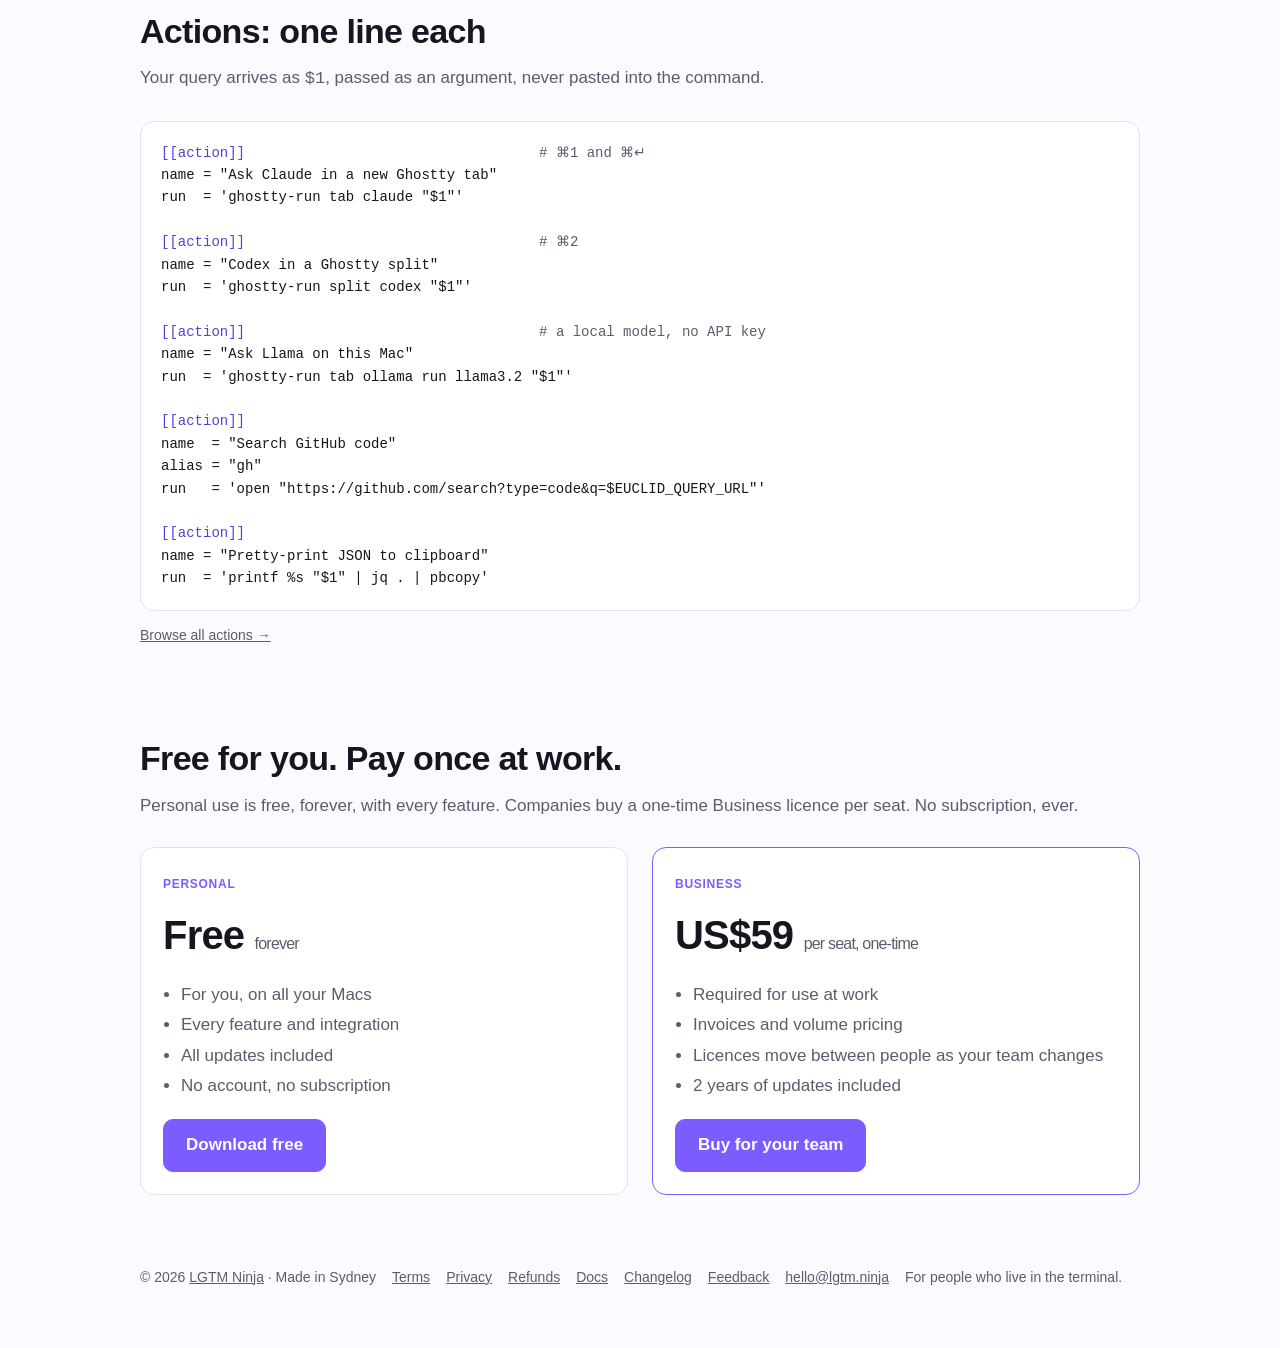
==== commit 7db0ab03: "Euclid: new hero demo that shows what Euclid does, new poster, fresh plugin clips Demo from euclid-b" ====
--- a/euclid/index.html
+++ b/euclid/index.html
@@ -54,7 +54,7 @@
 
     <div class="demo">
       <video src="demo.mp4" poster="poster.jpg" autoplay muted loop playsinline
-             aria-label="Euclid searching clipboard and history, sending a question to an AI agent, then plugins, hotkeys and an emoji grid drawn by a script"></video>
+             aria-label="Euclid finding an app by its initials, searching clipboard, history, projects, notes and files at once, previewing, filtering with tab, answering developer queries, sending a question to an AI agent, plugins, script views with typed arguments, changing settings through an AI chat, and themes"></video>
     </div>
     <div class="speed"><b>10,000</b> items · <b>1.4 ms</b> worst case</div>
   </header>
--- a/euclid/style.css
+++ b/euclid/style.css
@@ -64,7 +64,7 @@
 .fine { font-size: 14px; color: var(--muted); margin-top: 14px; }
 
 .demo { margin: 32px auto 0; max-width: 960px; }
-.demo video { width: 100%; height: auto; display: block; border-radius: 14px; border: 1px solid var(--line); }
+.demo video { width: 100%; height: auto; aspect-ratio: 1100 / 660; display: block; border-radius: 14px; border: 1px solid var(--line); }
 .speed {
   margin: 18px auto 0; width: fit-content; font-family: var(--mono); font-size: 15px;
   color: var(--muted); padding: 6px 14px; border: 1px solid var(--line); border-radius: 999px;
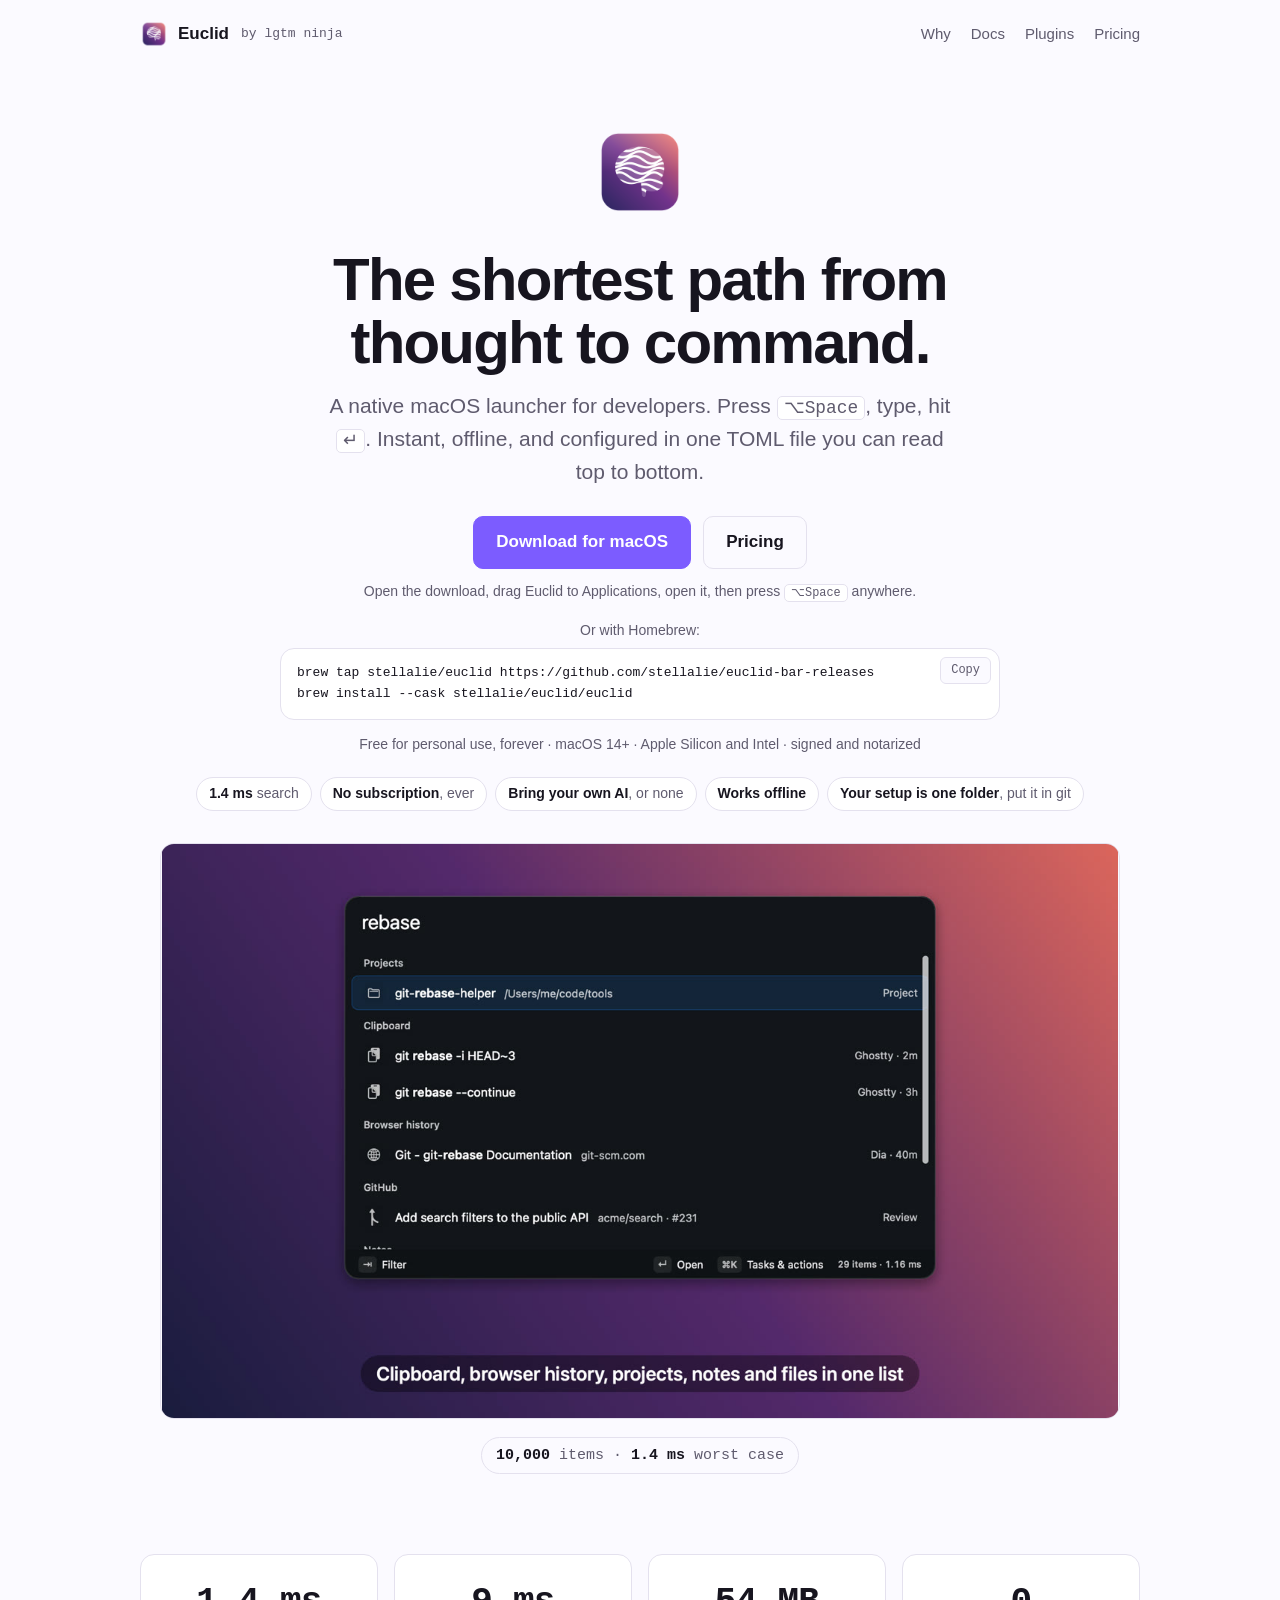
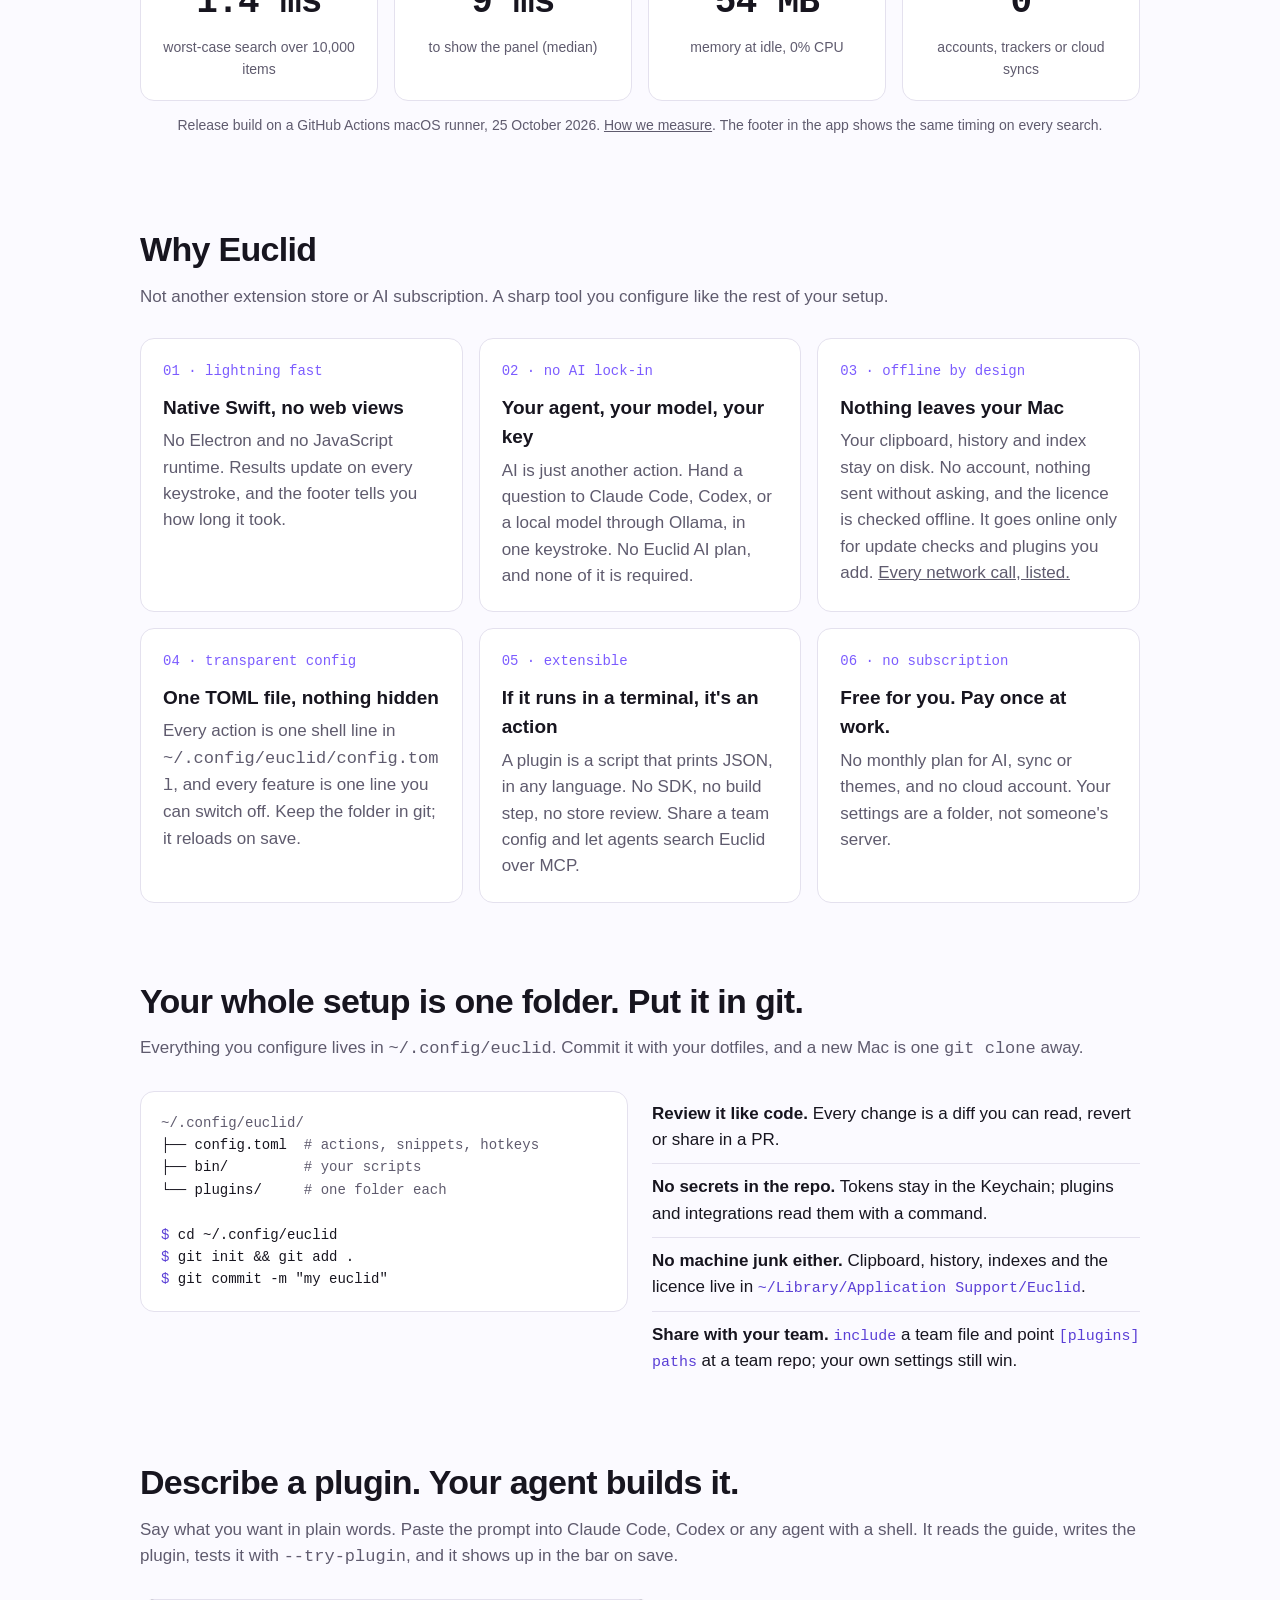
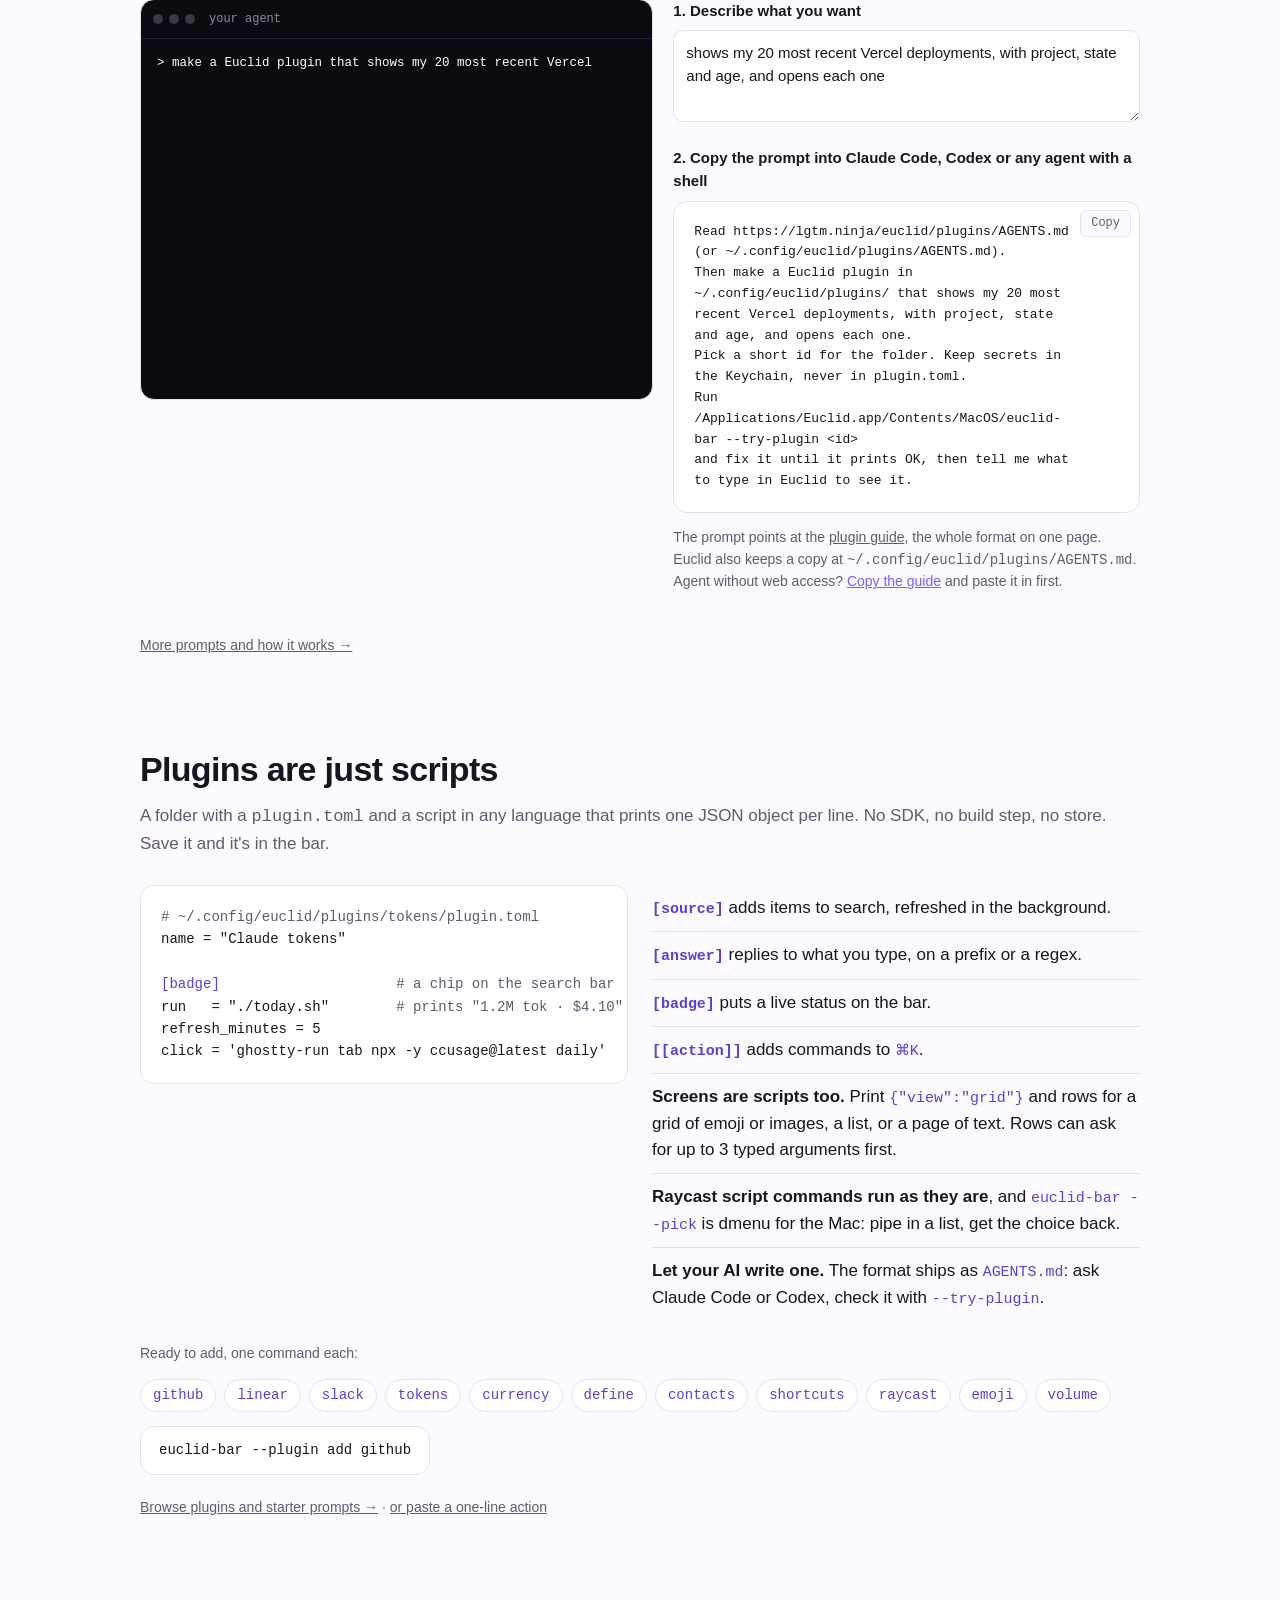
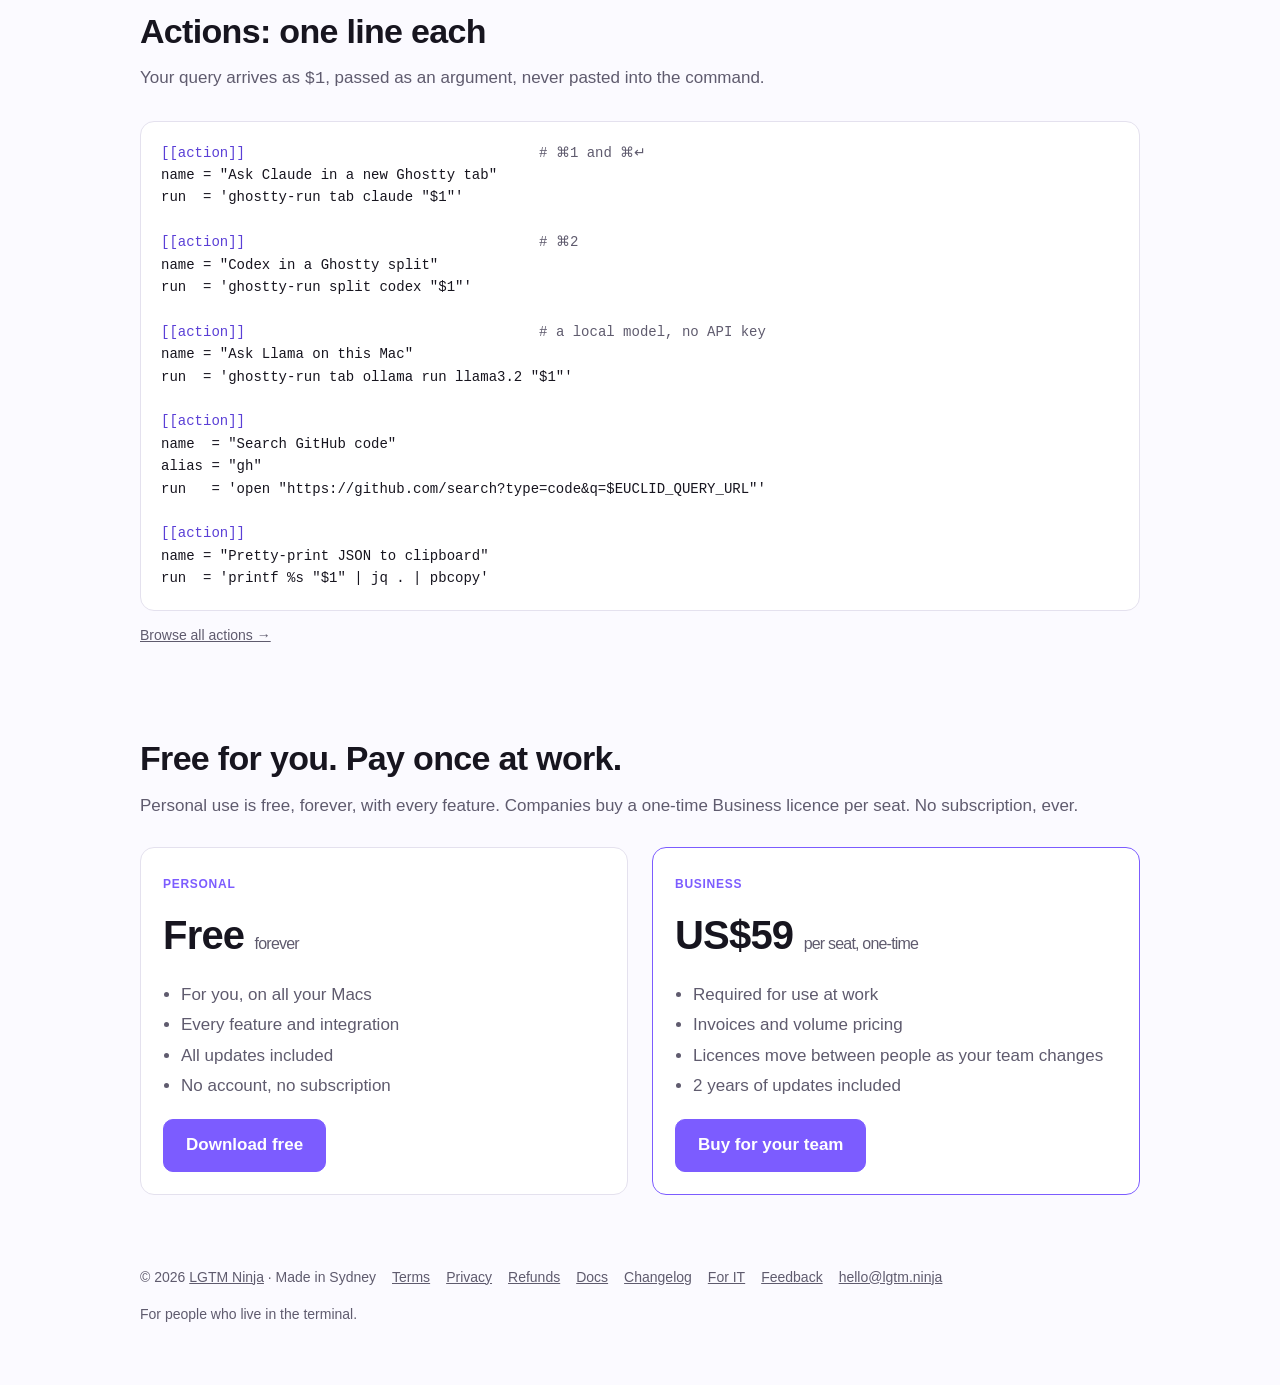
==== commit e912f054: "Merge dc71da7c4648b9d92bbb7ca3aef7c18655d9ea26 into 4177728262ed3bddbd5e7e74405eca9483a64469" ====
--- a/euclid/index.html
+++ b/euclid/index.html
@@ -254,6 +254,7 @@
     <a href="refunds/">Refunds</a>
     <a href="docs/">Docs</a>
     <a href="changelog/">Changelog</a>
+    <a href="it/">For IT</a>
     <a href="feedback/">Feedback</a>
     <a href="mailto:hello@lgtm.ninja">hello@lgtm.ninja</a>
     <span>For people who live in the terminal.</span>
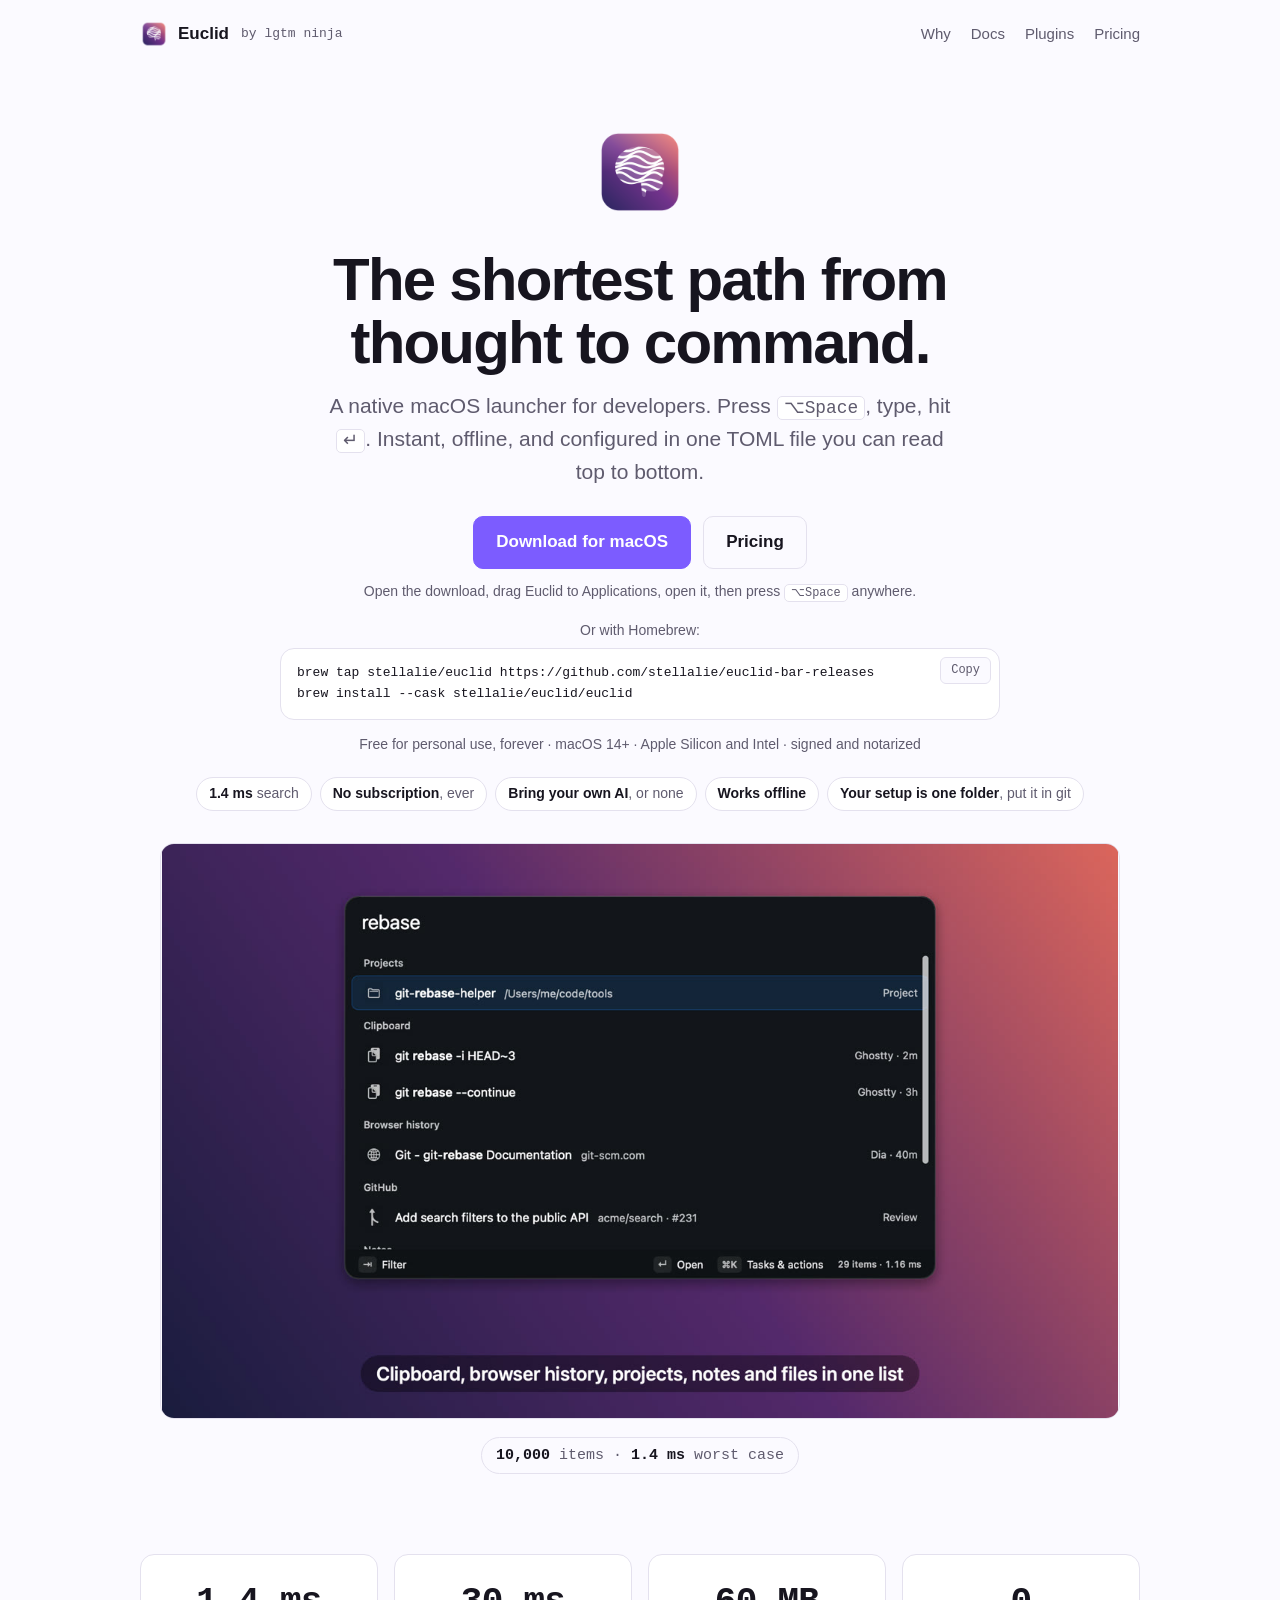
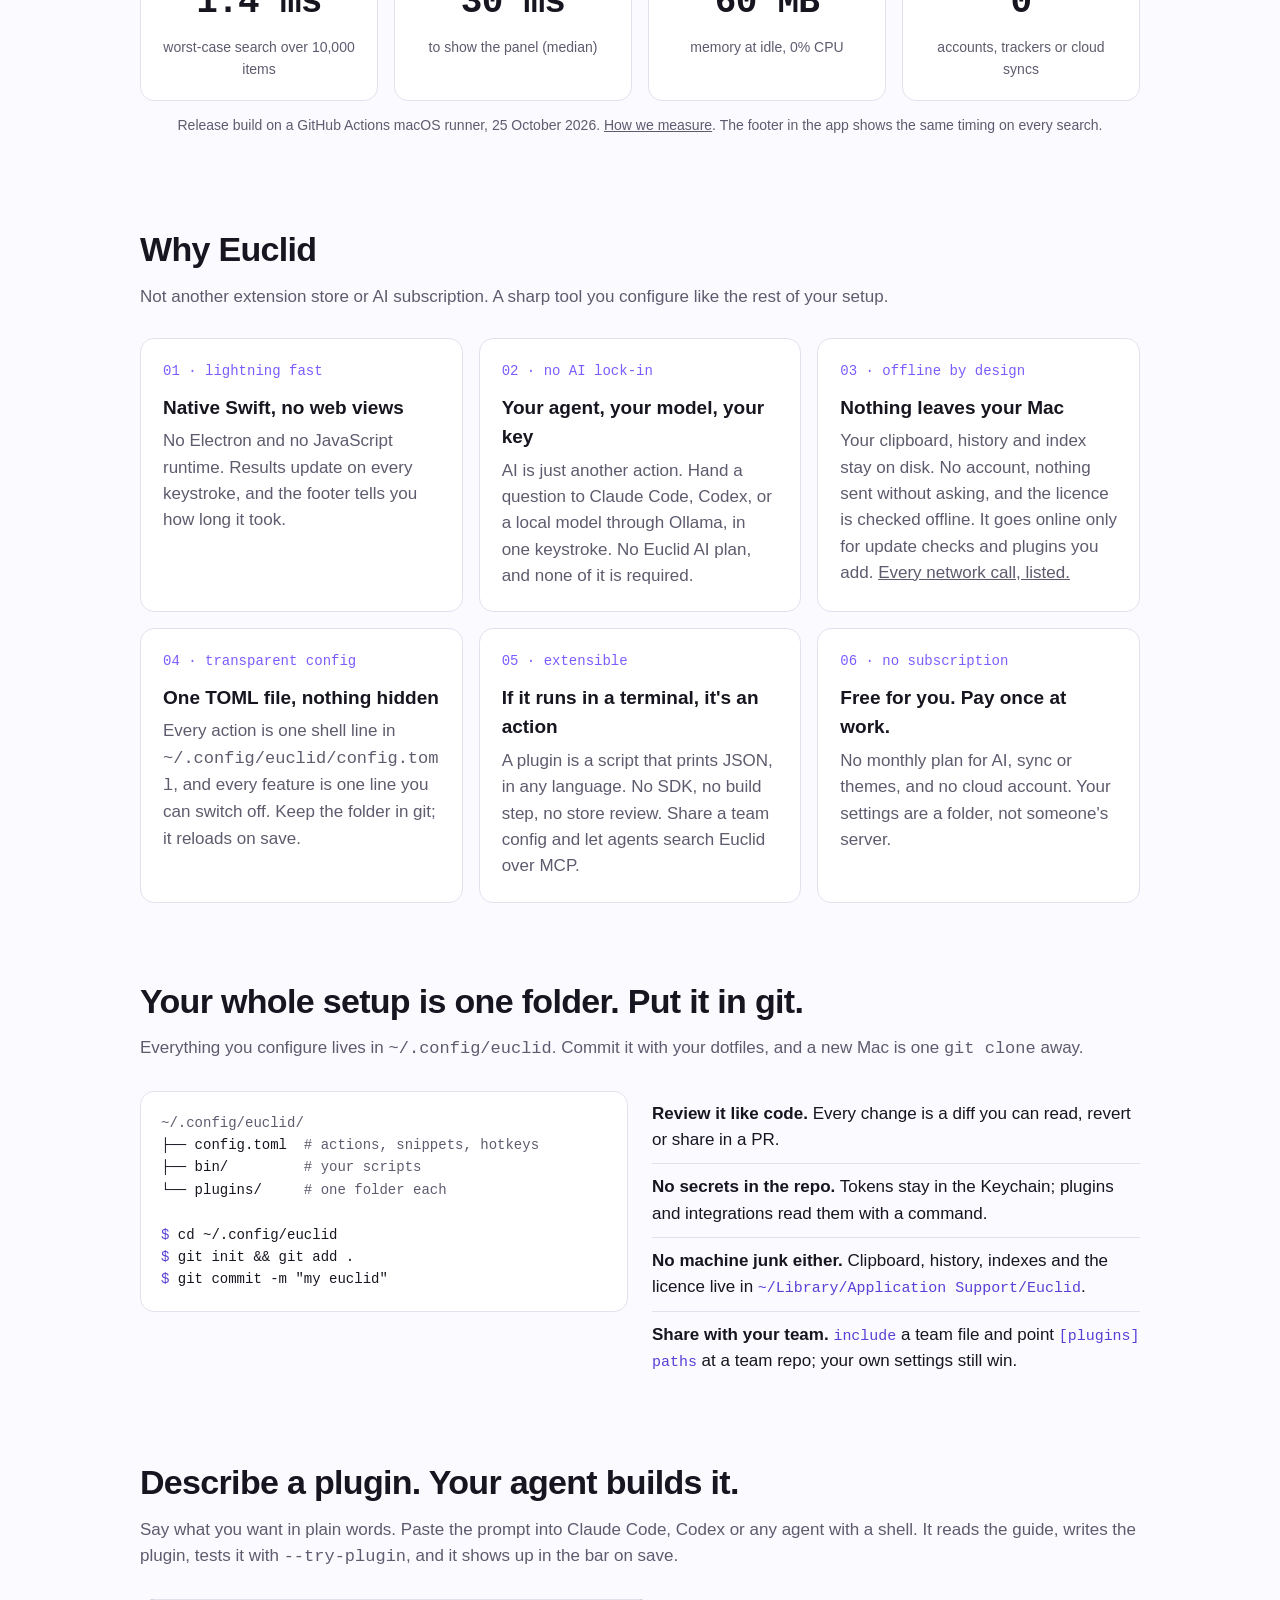
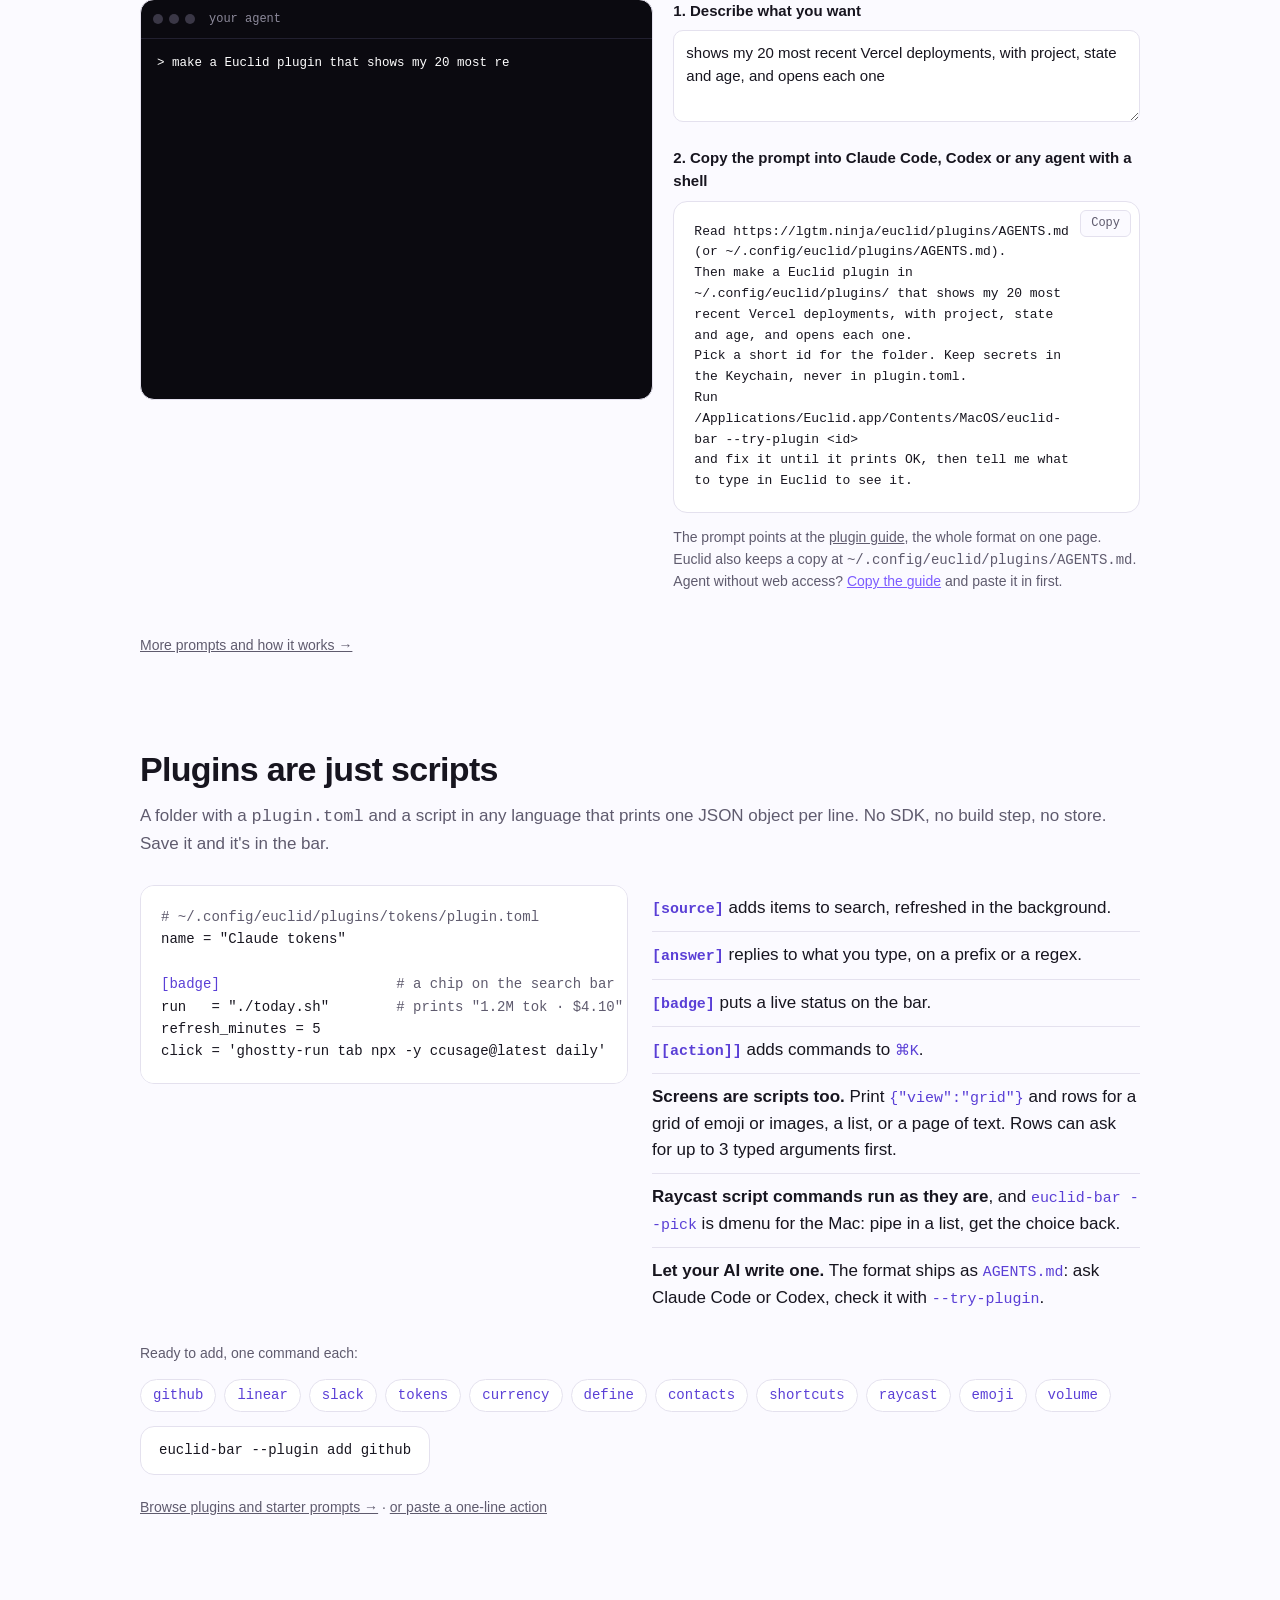
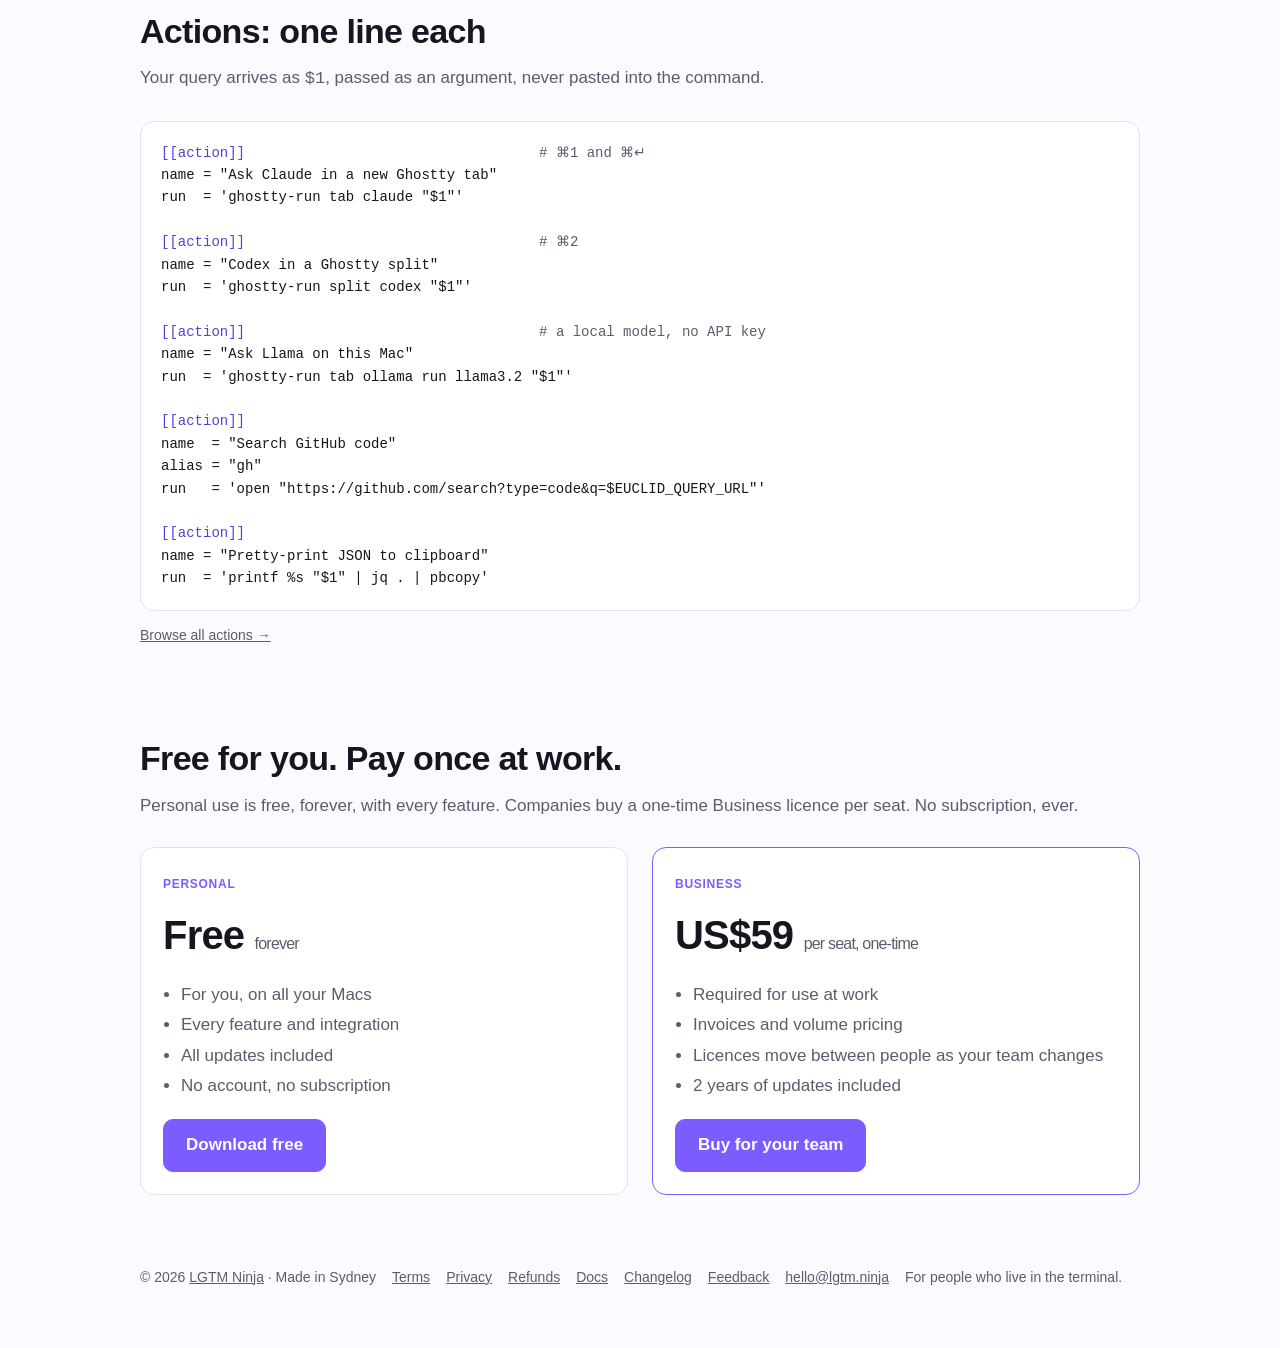
==== commit a8732a15: "Euclid: Correct the speed and memory numbers to what Perf measures now Panel open ~30 ms (median, Gi" ====
--- a/euclid/index.html
+++ b/euclid/index.html
@@ -62,8 +62,8 @@
   <section id="numbers">
     <div class="stats">
       <div><b>1.4 ms</b><span>worst-case search over 10,000 items</span></div>
-      <div><b>9 ms</b><span>to show the panel (median)</span></div>
-      <div><b>54 MB</b><span>memory at idle, 0% CPU</span></div>
+      <div><b>30 ms</b><span>to show the panel (median)</span></div>
+      <div><b>60 MB</b><span>memory at idle, 0% CPU</span></div>
       <div><b>0</b><span>accounts, trackers or cloud syncs</span></div>
     </div>
     <p class="fine">Release build on a GitHub Actions macOS runner, 25 October 2026.
@@ -254,7 +254,6 @@
     <a href="refunds/">Refunds</a>
     <a href="docs/">Docs</a>
     <a href="changelog/">Changelog</a>
-    <a href="it/">For IT</a>
     <a href="feedback/">Feedback</a>
     <a href="mailto:hello@lgtm.ninja">hello@lgtm.ninja</a>
     <span>For people who live in the terminal.</span>
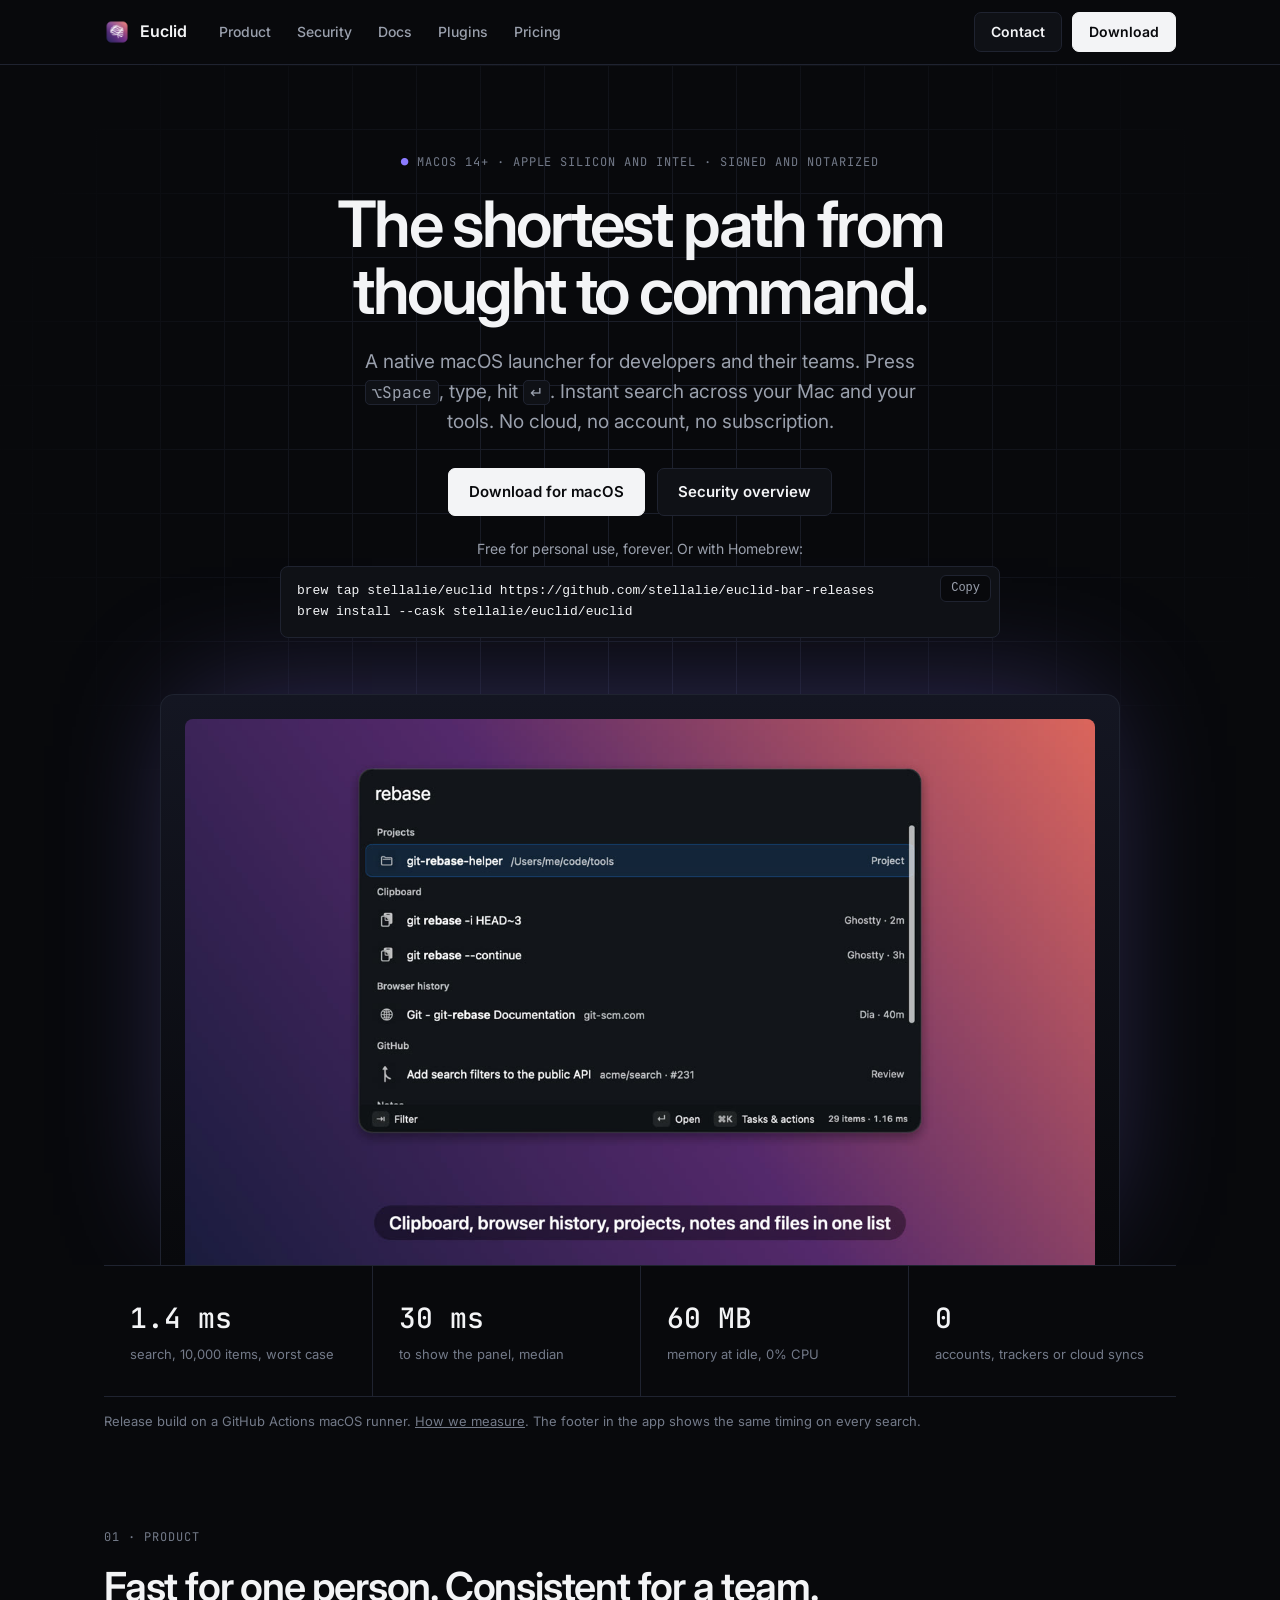
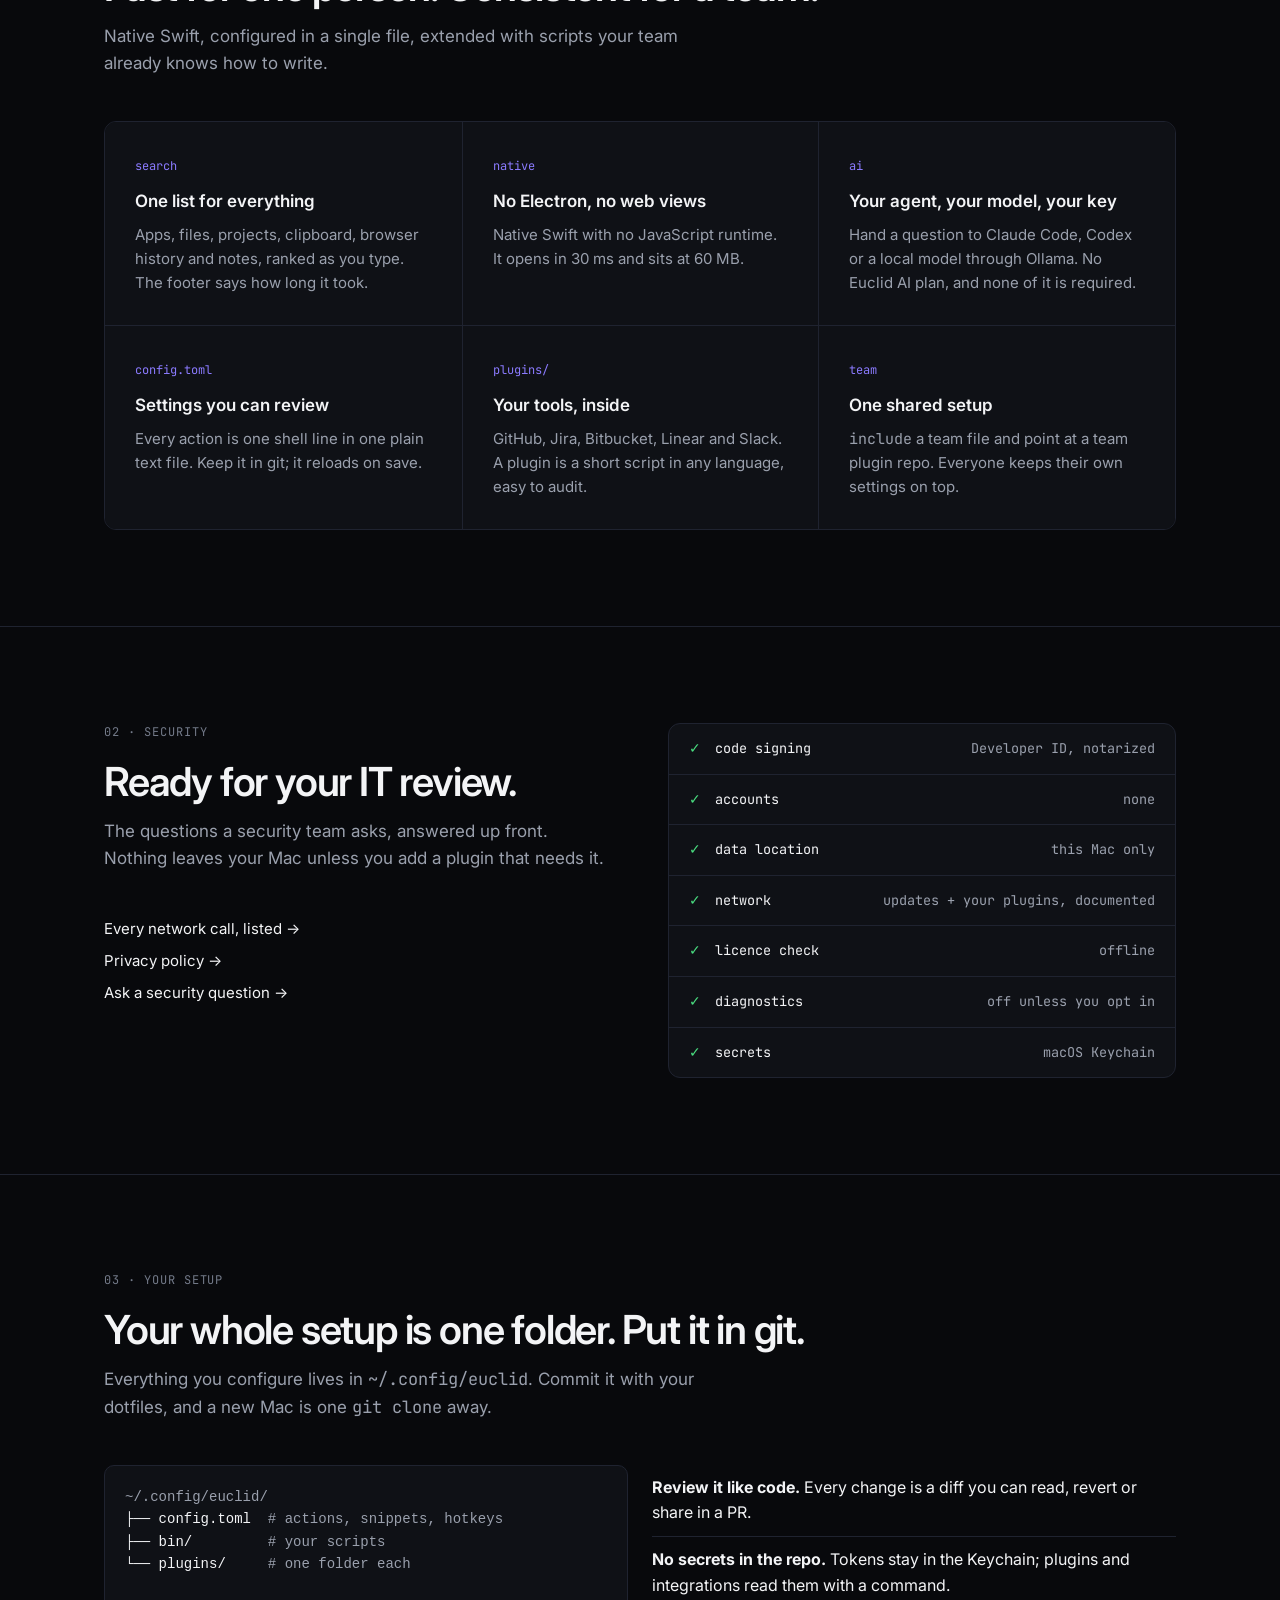
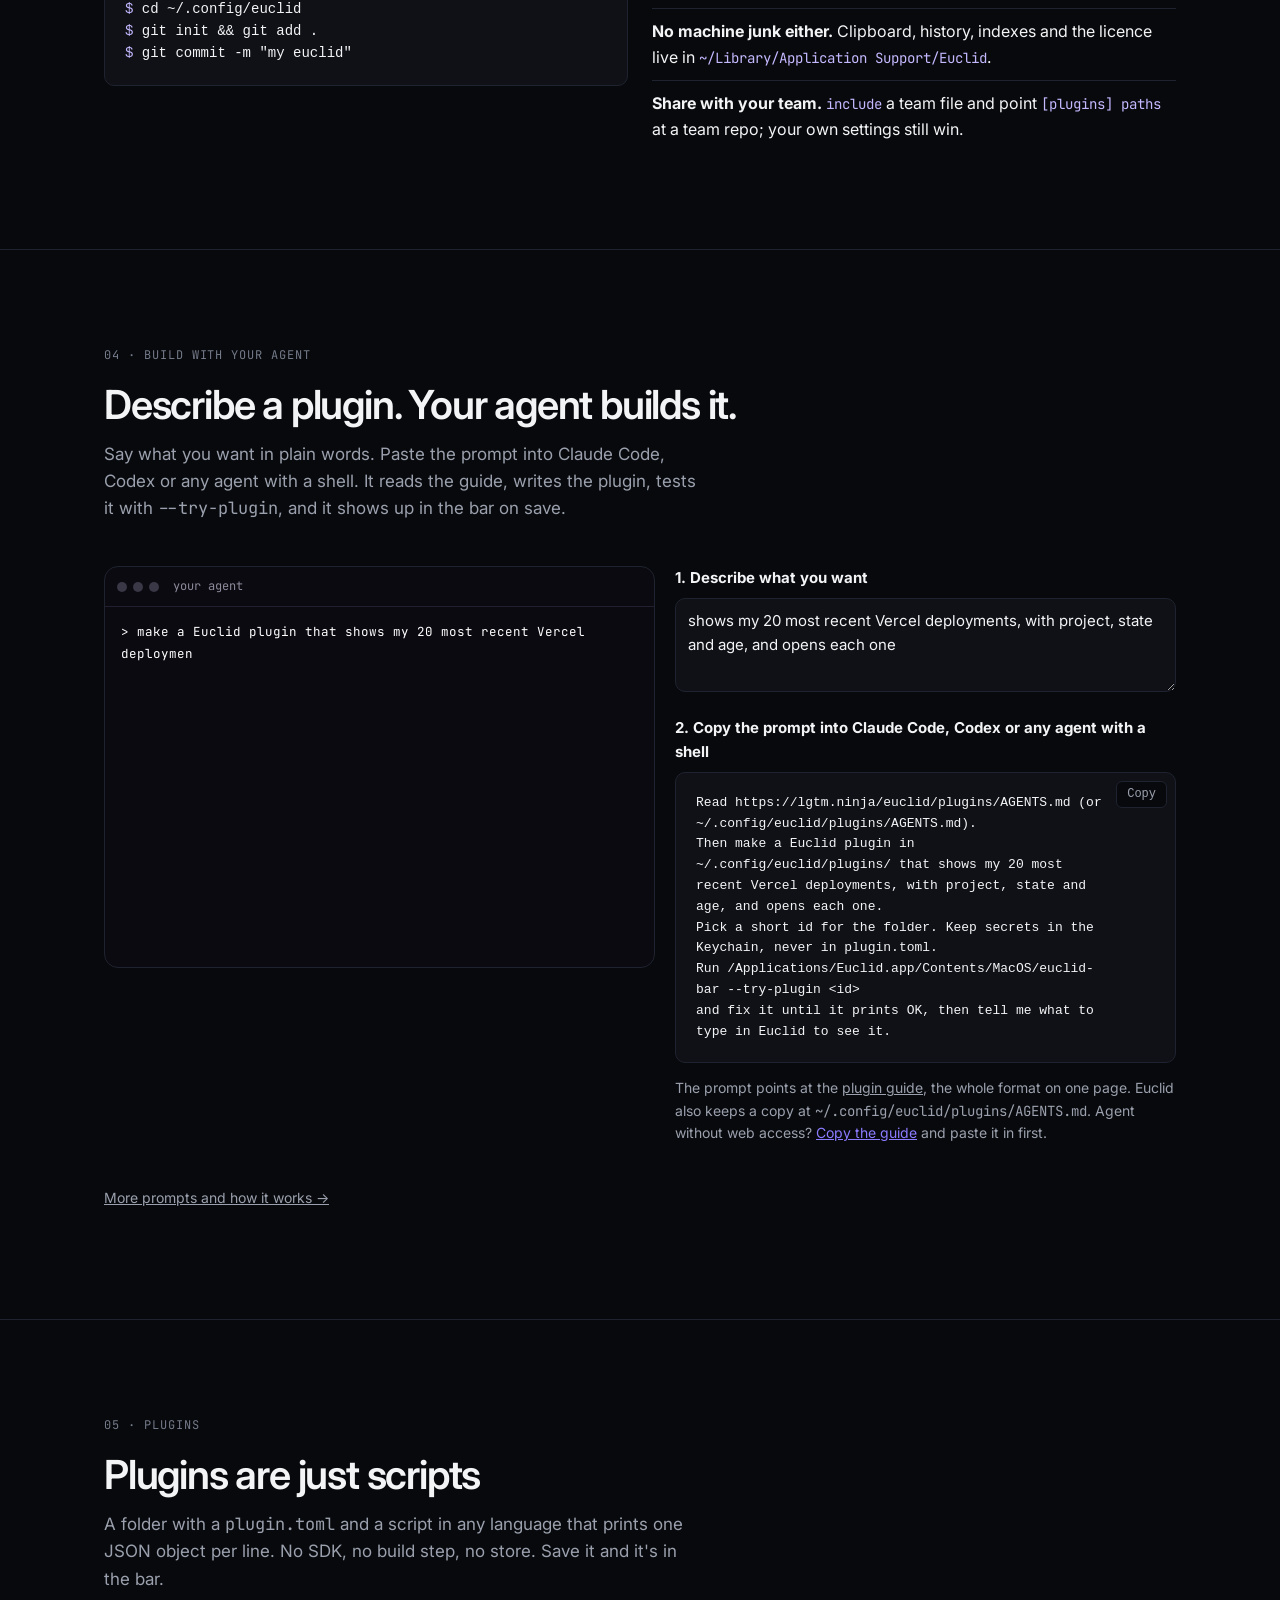
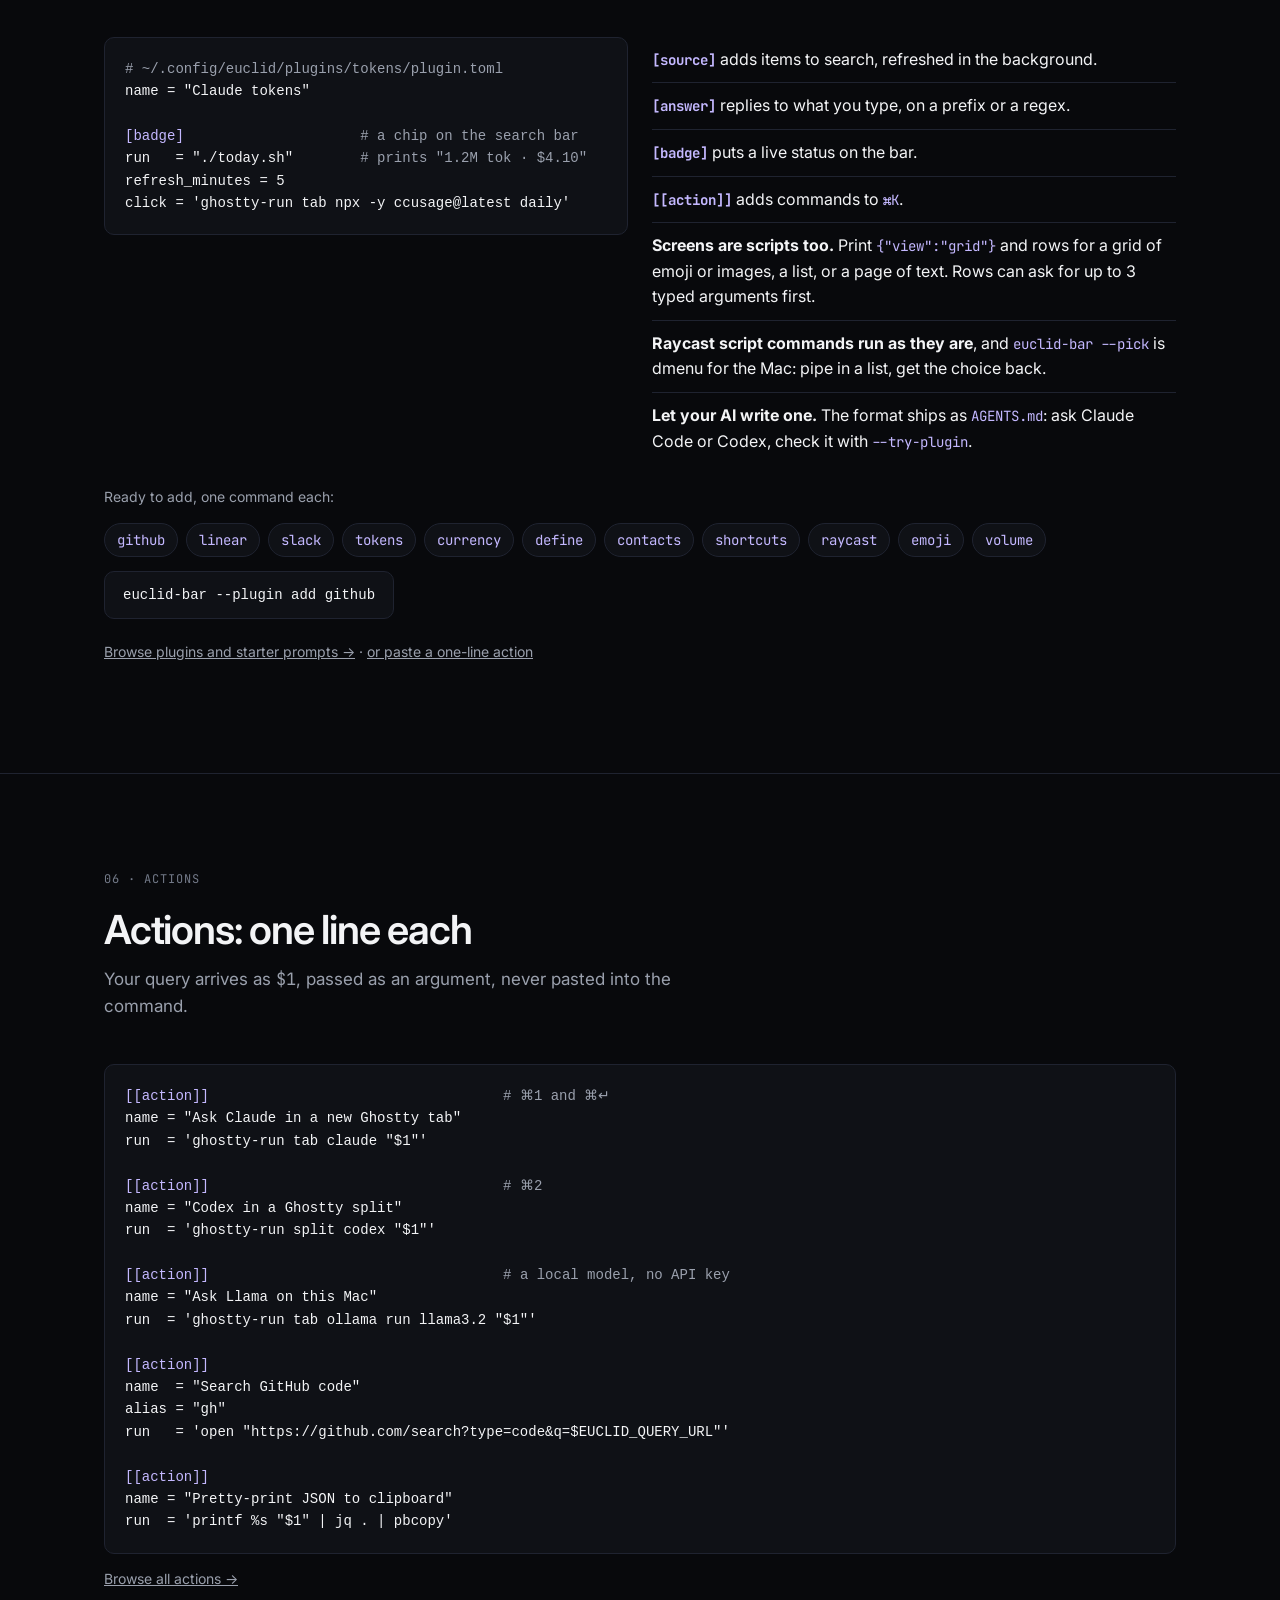
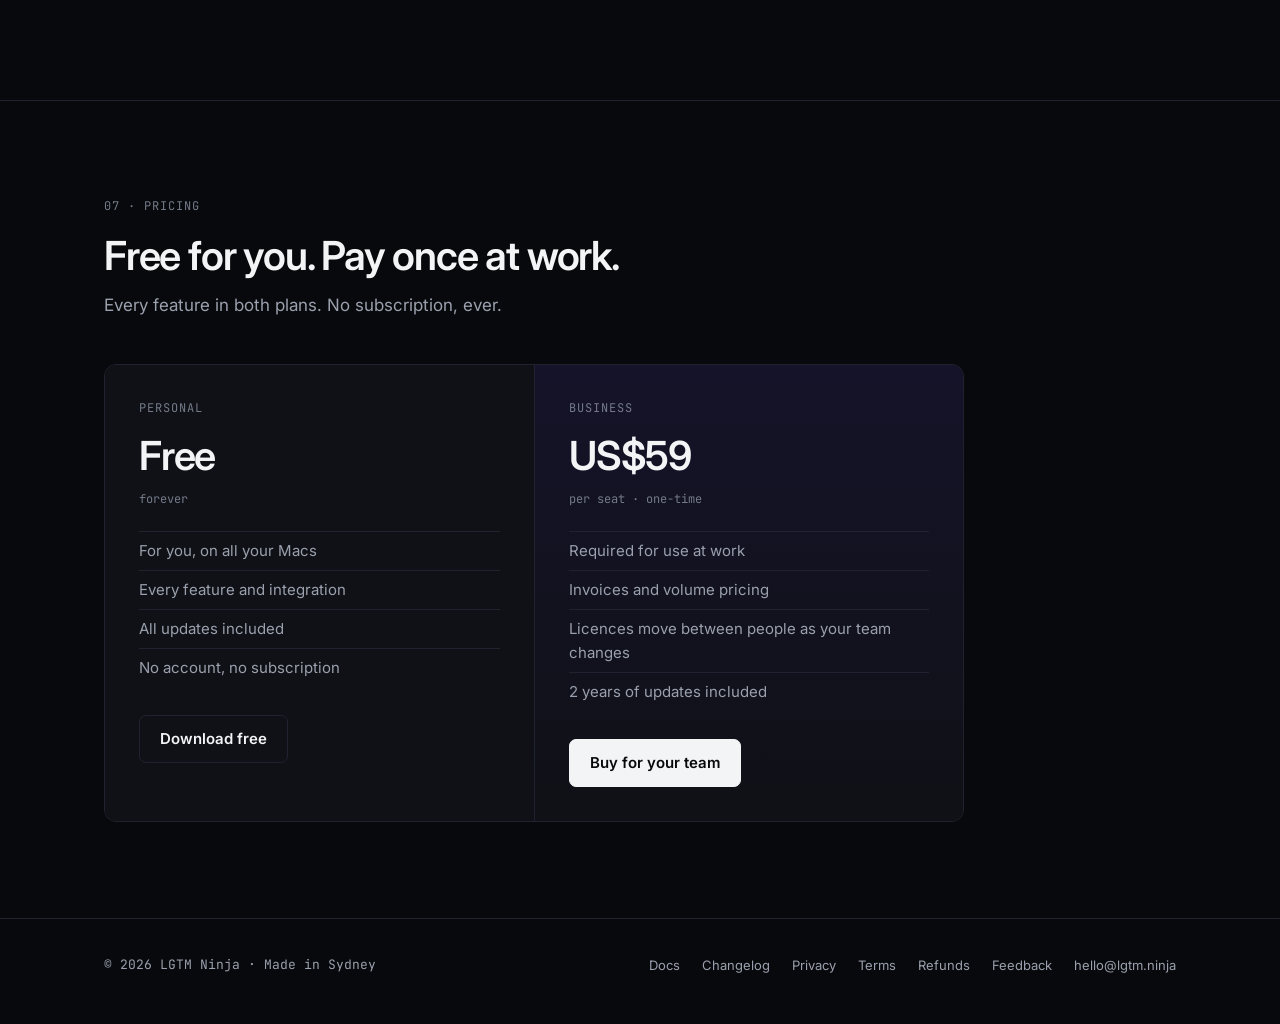
==== commit 49b46097: "Euclid site: serious dark look (direction C) Grid-lit hero with the demo in a frame, mono section la" ====
--- a/euclid/index.html
+++ b/euclid/index.html
@@ -13,110 +13,93 @@
 <link rel="icon" href="icon.png">
 <link rel="stylesheet" href="style.css">
 </head>
-<body>
-<div class="wrap">
-
-  <nav>
-    <img src="icon.png" alt="">
-    <span>Euclid</span>
-    <a class="maker" href="https://lgtm.ninja/">by lgtm ninja</a>
+<body class="home">
+
+<nav class="top"><div class="wrap">
+  <a class="brand" href="./"><img src="icon.png" alt=""><span>Euclid</span></a>
+  <div class="links">
+    <a href="#product">Product</a>
+    <a href="#security">Security</a>
+    <a href="docs/">Docs</a>
+    <a href="plugins/">Plugins</a>
+    <a href="#pricing">Pricing</a>
+  </div>
+  <div class="right">
+    <a class="btn" href="mailto:hello@lgtm.ninja">Contact</a>
+    <a class="btn primary" data-dmg href="https://github.com/stellalie/euclid-bar-releases/releases/latest">Download</a>
+  </div>
+</div></nav>
+
+<header class="c-hero"><div class="wrap">
+  <p class="label"><i>●</i> macOS 14+ · Apple Silicon and Intel · signed and notarized</p>
+  <h1>The shortest path from thought to command.</h1>
+  <p class="lead">A native macOS launcher for developers and their teams. Press <kbd>⌥Space</kbd>, type, hit <kbd>↵</kbd>.
+    Instant search across your Mac and your tools. No cloud, no account, no subscription.</p>
+  <div class="cta">
+    <a class="btn primary" data-dmg href="https://github.com/stellalie/euclid-bar-releases/releases/latest">Download for macOS</a>
+    <a class="btn" href="#security">Security overview</a>
+  </div>
+  <div class="install">
+    <p class="fine">Free for personal use, forever. Or with Homebrew:</p>
+    <pre class="prompt"><button class="copy" type="button">Copy</button>brew tap stellalie/euclid https://github.com/stellalie/euclid-bar-releases
+brew install --cask stellalie/euclid/euclid</pre>
+  </div>
+  <div class="frame">
+    <video src="demo.mp4" poster="poster.jpg" autoplay muted loop playsinline
+           aria-label="Euclid finding an app by its initials, searching clipboard, history, projects, notes and files at once, previewing, filtering with tab, answering developer queries, sending a question to an AI agent, plugins, script views with typed arguments, changing settings through an AI chat, and themes"></video>
+  </div>
+</div></header>
+
+<div class="wrap" id="numbers">
+  <div class="metrics">
+    <div><b>1.4 ms</b><span>search, 10,000 items, worst case</span></div>
+    <div><b>30 ms</b><span>to show the panel, median</span></div>
+    <div><b>60 MB</b><span>memory at idle, 0% CPU</span></div>
+    <div><b>0</b><span>accounts, trackers or cloud syncs</span></div>
+  </div>
+  <p class="metrics-note">Release build on a GitHub Actions macOS runner.
+    <a href="https://github.com/stellalie/euclid-bar-releases/blob/main/PERF.md">How we measure</a>.
+    The footer in the app shows the same timing on every search.</p>
+</div>
+
+<section id="product"><div class="wrap" id="why">
+  <p class="label">01 · Product</p>
+  <h2>Fast for one person. Consistent for a team.</h2>
+  <p class="sub">Native Swift, configured in a single file, extended with scripts your team already knows how to write.</p>
+  <div class="cols">
+    <div><span class="tagc">search</span><h3>One list for everything</h3><p>Apps, files, projects, clipboard, browser history and notes, ranked as you type. The footer says how long it took.</p></div>
+    <div><span class="tagc">native</span><h3>No Electron, no web views</h3><p>Native Swift with no JavaScript runtime. It opens in 30 ms and sits at 60 MB.</p></div>
+    <div><span class="tagc">ai</span><h3>Your agent, your model, your key</h3><p>Hand a question to Claude Code, Codex or a local model through Ollama. No Euclid AI plan, and none of it is required.</p></div>
+    <div><span class="tagc">config.toml</span><h3>Settings you can review</h3><p>Every action is one shell line in one plain text file. Keep it in git; it reloads on save.</p></div>
+    <div><span class="tagc">plugins/</span><h3>Your tools, inside</h3><p>GitHub, Jira, Bitbucket, Linear and Slack. A plugin is a short script in any language, easy to audit.</p></div>
+    <div><span class="tagc">team</span><h3>One shared setup</h3><p><code>include</code> a team file and point at a team plugin repo. Everyone keeps their own settings on top.</p></div>
+  </div>
+</div></section>
+
+<section id="security"><div class="wrap sec">
+  <div>
+    <p class="label">02 · Security</p>
+    <h2>Ready for your IT review.</h2>
+    <p class="sub">The questions a security team asks, answered up front. Nothing leaves your Mac unless you add a plugin that needs it.</p>
     <div class="links">
-      <a href="#why">Why</a>
-      <a href="docs/">Docs</a>
-      <a href="plugins/">Plugins</a>
-      <a href="#pricing">Pricing</a>
-    </div>
-  </nav>
-
-  <header class="hero">
-    <img class="icon" src="icon.png" alt="Euclid app icon">
-    <h1>The shortest path from <br>thought to command.</h1>
-    <p class="lead">A native macOS launcher for developers. Press <kbd>⌥Space</kbd>, type, hit <kbd>↵</kbd>.
-      Instant, offline, and configured in one TOML file you can read top to bottom.</p>
-    <div class="cta">
-      <a class="btn primary" data-dmg href="https://github.com/stellalie/euclid-bar-releases/releases/latest">Download for macOS</a>
-      <a class="btn" href="#pricing">Pricing</a>
-    </div>
-    <p class="fine next">Open the download, drag Euclid to Applications, open it, then press <kbd>⌥Space</kbd> anywhere.</p>
-    <div class="brew">
-      <p class="fine">Or with Homebrew:</p>
-      <pre class="prompt"><button class="copy" type="button">Copy</button>brew tap stellalie/euclid https://github.com/stellalie/euclid-bar-releases
-brew install --cask stellalie/euclid/euclid</pre>
-    </div>
-    <p class="fine">Free for personal use, forever · macOS 14+ · Apple Silicon and Intel · signed and notarized</p>
-    <ul class="promises">
-      <li><b>1.4 ms</b> search</li>
-      <li><b>No subscription</b>, ever</li>
-      <li><b>Bring your own AI</b>, or none</li>
-      <li><b>Works offline</b></li>
-      <li><b>Your setup is one folder</b>, put it in git</li>
-    </ul>
-
-    <div class="demo">
-      <video src="demo.mp4" poster="poster.jpg" autoplay muted loop playsinline
-             aria-label="Euclid finding an app by its initials, searching clipboard, history, projects, notes and files at once, previewing, filtering with tab, answering developer queries, sending a question to an AI agent, plugins, script views with typed arguments, changing settings through an AI chat, and themes"></video>
-    </div>
-    <div class="speed"><b>10,000</b> items · <b>1.4 ms</b> worst case</div>
-  </header>
-
-  <section id="numbers">
-    <div class="stats">
-      <div><b>1.4 ms</b><span>worst-case search over 10,000 items</span></div>
-      <div><b>30 ms</b><span>to show the panel (median)</span></div>
-      <div><b>60 MB</b><span>memory at idle, 0% CPU</span></div>
-      <div><b>0</b><span>accounts, trackers or cloud syncs</span></div>
-    </div>
-    <p class="fine">Release build on a GitHub Actions macOS runner, 25 October 2026.
-      <a href="https://github.com/stellalie/euclid-bar-releases/blob/main/PERF.md">How we measure</a>.
-      The footer in the app shows the same timing on every search.</p>
-  </section>
-
-  <section id="why">
-    <h2>Why Euclid</h2>
-    <p class="sub">Not another extension store or AI subscription. A sharp tool you configure like the rest of your setup.</p>
-    <div class="grid">
-      <div class="card">
-        <div class="num">01 · lightning fast</div>
-        <h3>Native Swift, no web views</h3>
-        <p>No Electron and no JavaScript runtime. Results update on every keystroke, and the footer
-          tells you how long it took.</p>
-      </div>
-      <div class="card">
-        <div class="num">02 · no AI lock-in</div>
-        <h3>Your agent, your model, your key</h3>
-        <p>AI is just another action. Hand a question to Claude Code, Codex, or a local model through
-          Ollama, in one keystroke. No Euclid AI plan, and none of it is required.</p>
-      </div>
-      <div class="card">
-        <div class="num">03 · offline by design</div>
-        <h3>Nothing leaves your Mac</h3>
-        <p>Your clipboard, history and index stay on disk. No account, nothing sent without asking, and the licence
-          is checked offline. It goes online only for update checks and plugins you add.
-          <a href="docs/#network">Every network call, listed.</a></p>
-      </div>
-      <div class="card">
-        <div class="num">04 · transparent config</div>
-        <h3>One TOML file, nothing hidden</h3>
-        <p>Every action is one shell line in <code>~/.config/euclid/config.toml</code>, and every
-          feature is one line you can switch off. Keep the folder in git; it reloads on save.</p>
-      </div>
-      <div class="card">
-        <div class="num">05 · extensible</div>
-        <h3>If it runs in a terminal, it's an action</h3>
-        <p>A plugin is a script that prints JSON, in any language. No SDK, no build step, no store
-          review. Share a team config and let agents search Euclid over MCP.</p>
-      </div>
-      <div class="card">
-        <div class="num">06 · no subscription</div>
-        <h3>Free for you. Pay once at work.</h3>
-        <p>No monthly plan for AI, sync or themes, and no cloud account. Your settings are a folder,
-          not someone's server.</p>
-      </div>
-    </div>
-  </section>
-
-
-  <section id="folder">
+      <a href="docs/#network">Every network call, listed →</a>
+      <a href="privacy/">Privacy policy →</a>
+      <a href="mailto:hello@lgtm.ninja?subject=Euclid%20security%20question">Ask a security question →</a>
+    </div>
+  </div>
+  <div class="checks">
+    <div><span class="ok">✓</span><span>code signing</span><span class="v">Developer ID, notarized</span></div>
+    <div><span class="ok">✓</span><span>accounts</span><span class="v">none</span></div>
+    <div><span class="ok">✓</span><span>data location</span><span class="v">this Mac only</span></div>
+    <div><span class="ok">✓</span><span>network</span><span class="v">updates + your plugins, documented</span></div>
+    <div><span class="ok">✓</span><span>licence check</span><span class="v">offline</span></div>
+    <div><span class="ok">✓</span><span>diagnostics</span><span class="v">off unless you opt in</span></div>
+    <div><span class="ok">✓</span><span>secrets</span><span class="v">macOS Keychain</span></div>
+  </div>
+</div></section>
+
+<section id="folder"><div class="wrap">
+    <p class="label">03 · Your setup</p>
     <h2>Your whole setup is one folder. Put it in git.</h2>
     <p class="sub">Everything you configure lives in <code>~/.config/euclid</code>. Commit it with your dotfiles, and a new Mac is one <code>git clone</code> away.</p>
     <div class="two">
@@ -135,9 +118,10 @@
         <li><b>Share with your team.</b> <code>include</code> a team file and point <code>[plugins] paths</code> at a team repo; your own settings still win.</li>
       </ul>
     </div>
-  </section>
-
-  <section id="agent">
+</div></section>
+
+<section id="agent"><div class="wrap">
+    <p class="label">04 · Build with your agent</p>
     <h2>Describe a plugin. Your agent builds it.</h2>
     <p class="sub">Say what you want in plain words. Paste the prompt into Claude Code, Codex or any agent with a shell.
       It reads the guide, writes the plugin, tests it with <code>--try-plugin</code>, and it shows up in the bar on save.</p>
@@ -158,9 +142,10 @@
     </div>
 
     <p class="fine"><a href="plugins/#vibe">More prompts and how it works →</a></p>
-  </section>
-
-  <section id="plugins">
+</div></section>
+
+<section id="plugins"><div class="wrap">
+    <p class="label">05 · Plugins</p>
     <h2>Plugins are just scripts</h2>
     <p class="sub">A folder with a <code>plugin.toml</code> and a script in any language that prints one JSON object per line.
       No SDK, no build step, no store. Save it and it's in the bar.</p>
@@ -188,9 +173,10 @@
     </div>
     <pre class="oneline">euclid-bar --plugin add github</pre>
     <p class="fine"><a href="plugins/">Browse plugins and starter prompts →</a> · <a href="plugins/#actions">or paste a one-line action</a></p>
-  </section>
-
-  <section id="recipes">
+</div></section>
+
+<section id="recipes"><div class="wrap">
+    <p class="label">06 · Actions</p>
     <h2>Actions: one line each</h2>
     <p class="sub">Your query arrives as <code>$1</code>, passed as an argument, never pasted into the command.</p>
     <pre><span class="k">[[action]]</span>                                   <span class="c"># ⌘1 and ⌘↵</span>
@@ -214,52 +200,33 @@
 name = "Pretty-print JSON to clipboard"
 run  = 'printf %s "$1" | jq . | pbcopy'</pre>
     <p class="fine"><a href="plugins/#actions">Browse all actions →</a></p>
-  </section>
-
-  <section id="pricing">
-    <h2>Free for you. Pay once at work.</h2>
-    <p class="sub">Personal use is free, forever, with every feature. Companies buy a one-time Business licence per seat. No subscription, ever.</p>
-    <div class="two">
-      <div class="card">
-        <span class="tag">Personal</span>
-        <div class="price">Free <small>forever</small></div>
-        <ul>
-          <li>For you, on all your Macs</li>
-          <li>Every feature and integration</li>
-          <li>All updates included</li>
-          <li>No account, no subscription</li>
-        </ul>
-        <div class="cta" style="justify-content:flex-start">
-          <a class="btn primary" data-dmg href="https://github.com/stellalie/euclid-bar-releases/releases/latest">Download free</a>
-        </div>
-      </div>
-      <div class="card pro">
-        <span class="tag">Business</span>
-        <div class="price">US$59 <small>per seat, one-time</small></div>
-        <ul>
-          <li>Required for use at work</li>
-          <li>Invoices and volume pricing</li>
-          <li>Licences move between people as your team changes</li>
-          <li>2 years of updates included</li>
-        </ul>
-        <a class="btn primary" href="#buy" data-price="business">Buy for your team</a>
-      </div>
-    </div>
-  </section>
-
-  <footer>
-    <span>© 2026 <a href="https://lgtm.ninja/">LGTM Ninja</a> · Made in Sydney</span>
-    <a href="terms/">Terms</a>
-    <a href="privacy/">Privacy</a>
-    <a href="refunds/">Refunds</a>
-    <a href="docs/">Docs</a>
-    <a href="changelog/">Changelog</a>
-    <a href="feedback/">Feedback</a>
-    <a href="mailto:hello@lgtm.ninja">hello@lgtm.ninja</a>
-    <span>For people who live in the terminal.</span>
-  </footer>
-
-</div>
+</div></section>
+
+<section id="pricing"><div class="wrap">
+  <p class="label">07 · Pricing</p>
+  <h2>Free for you. Pay once at work.</h2>
+  <p class="sub">Every feature in both plans. No subscription, ever.</p>
+  <div class="plans">
+    <div class="plan"><p class="label">Personal</p><div class="amount">Free</div><div class="per">forever</div>
+      <ul><li>For you, on all your Macs</li><li>Every feature and integration</li><li>All updates included</li><li>No account, no subscription</li></ul>
+      <a class="btn" data-dmg href="https://github.com/stellalie/euclid-bar-releases/releases/latest">Download free</a></div>
+    <div class="plan"><p class="label">Business</p><div class="amount">US$59</div><div class="per">per seat · one-time</div>
+      <ul><li>Required for use at work</li><li>Invoices and volume pricing</li><li>Licences move between people as your team changes</li><li>2 years of updates included</li></ul>
+      <a class="btn primary" href="#buy" data-price="business">Buy for your team</a></div>
+  </div>
+</div></section>
+
+<footer class="bottom"><div class="wrap">
+  <span class="co">© 2026 <a href="https://lgtm.ninja/">LGTM Ninja</a> · Made in Sydney</span>
+  <a href="docs/">Docs</a>
+  <a href="changelog/">Changelog</a>
+  <a href="privacy/">Privacy</a>
+  <a href="terms/">Terms</a>
+  <a href="refunds/">Refunds</a>
+  <a href="feedback/">Feedback</a>
+  <a href="mailto:hello@lgtm.ninja">hello@lgtm.ninja</a>
+</div></footer>
+
 <script src="https://cdn.paddle.com/paddle/v2/paddle.js"></script>
 <script>
   // Paddle Billing checkout. The client-side token is public by design.
--- a/euclid/style.css
+++ b/euclid/style.css
@@ -1,30 +1,26 @@
+@import url("https://fonts.googleapis.com/css2?family=Inter:wght@400;500;600;700&family=JetBrains+Mono:wght@400;500&display=swap");
 :root {
-  --bg: #0e0d13;
-  --surface: #17151f;
-  --line: #2a2735;
-  --text: #ecebf2;
-  --muted: #9a97a8;
-  --accent: #7c5cff;
+  /* Direction C (2026-11-14): one serious dark look on every page. */
+  --bg: #08090c;
+  --surface: #0f1116;
+  --line: #1f2330;
+  --text: #f3f4f6;
+  --muted: #9aa0ad;
+  --faint: #737a89;
+  --accent: #8b7bff;
   --accent-text: #ffffff;
-  --code: #c9b8ff;
-  --mono: ui-monospace, "SF Mono", Menlo, monospace;
-}
-@media (prefers-color-scheme: light) {
-  :root {
-    --bg: #fbfaff;
-    --surface: #ffffff;
-    --line: #e4e1ee;
-    --text: #17151f;
-    --muted: #5f5b6e;
-    --code: #5a3fd6;
-  }
+  --code: #c4b8ff;
+  --ok: #4ade80;
+  --sans: "Inter", -apple-system, BlinkMacSystemFont, "Segoe UI", sans-serif;
+  --mono: "JetBrains Mono", ui-monospace, "SF Mono", Menlo, monospace;
+  color-scheme: dark;
 }
 * { box-sizing: border-box; }
 body {
   margin: 0;
   background: var(--bg);
   color: var(--text);
-  font: 17px/1.55 -apple-system, BlinkMacSystemFont, "Inter", "Segoe UI", sans-serif;
+  font: 17px/1.55 var(--sans);
   -webkit-font-smoothing: antialiased;
 }
 a { color: inherit; }
@@ -56,10 +52,11 @@
 .lead { font-size: clamp(18px, 2.2vw, 21px); color: var(--muted); max-width: 640px; margin: 0 auto 28px; }
 .cta { display: flex; gap: 12px; justify-content: center; flex-wrap: wrap; }
 .btn {
-  display: inline-block; padding: 12px 22px; border-radius: 10px;
-  font-weight: 600; text-decoration: none; border: 1px solid var(--line);
-}
-.btn.primary { background: var(--accent); color: var(--accent-text); border-color: var(--accent); }
+  display: inline-block; padding: 11px 20px; border-radius: 7px;
+  font-weight: 600; font-size: 15px; text-decoration: none; border: 1px solid var(--line);
+  background: var(--surface); color: var(--text);
+}
+.btn.primary { background: var(--text); color: var(--bg); border-color: var(--text); }
 .btn:hover { filter: brightness(1.08); }
 .fine { font-size: 14px; color: var(--muted); margin-top: 14px; }
 
@@ -163,7 +160,7 @@
 .feedback .two-fields { display: grid; grid-template-columns: 1fr 1fr; gap: 16px; }
 .feedback .actions { display: flex; flex-wrap: wrap; gap: 12px; }
 .feedback button.btn { font: inherit; font-weight: 600; cursor: pointer; background: var(--surface); color: var(--text); }
-.feedback button.btn.primary { background: var(--accent); color: var(--accent-text); }
+.feedback button.btn.primary { background: var(--text); color: var(--bg); }
 .feedback .fine { margin: 0; }
 @media (max-width: 760px) { .feedback .two-fields { grid-template-columns: 1fr; } }
 
@@ -332,3 +329,87 @@
 .rel h3 span { color: var(--muted); font-family: inherit; font-size: 14px; font-weight: 500; margin-left: 10px; }
 .rel .dl { font-size: 14px; }
 .hero .next { margin: 12px 0 0; }
+
+/* Home, direction C (2026-11-14): grid-lit hero, mono section labels, bordered panels. */
+body.home { font-size: 16px; line-height: 1.6; }
+.home .wrap { max-width: 1120px; padding: 0 24px; }
+.home nav.top { border-bottom: 1px solid var(--line); }
+.home nav.top .wrap { display: flex; align-items: center; gap: 32px; height: 64px; padding: 0 24px; }
+.home nav.top .brand { display: flex; align-items: center; gap: 10px; font-weight: 600; text-decoration: none; }
+.home nav.top .brand img { width: 26px; height: 26px; }
+.home nav.top .links { margin-left: 0; gap: 26px; font-size: 14px; }
+.home nav.top .right { margin-left: auto; display: flex; gap: 10px; }
+.home nav.top .btn { padding: 8px 16px; font-size: 14px; }
+.label { font-family: var(--mono); font-size: 12px; letter-spacing: .08em; text-transform: uppercase; color: var(--faint); margin: 0 0 18px; }
+.label i { font-style: normal; color: var(--accent); }
+.c-hero { padding: 88px 0 0; position: relative; overflow: hidden; text-align: center;
+  background-image: linear-gradient(var(--line) 1px, transparent 1px), linear-gradient(90deg, var(--line) 1px, transparent 1px);
+  background-size: 64px 64px; background-position: center top; }
+.c-hero::after { content: ""; position: absolute; inset: 0; pointer-events: none; background: radial-gradient(60% 55% at 50% 30%, transparent 0, var(--bg) 85%); }
+.c-hero .wrap { position: relative; z-index: 1; }
+.c-hero h1 { font-size: clamp(38px, 6vw, 64px); line-height: 1.05; letter-spacing: -.04em; font-weight: 600; margin: 0 auto 22px; max-width: 820px; text-wrap: balance; }
+.c-hero .lead { font-size: clamp(17px, 2vw, 19px); max-width: 600px; margin: 0 auto 30px; color: var(--muted); }
+.c-hero .cta { justify-content: center; }
+.c-hero .install { max-width: 720px; margin: 22px auto 0; text-align: left; }
+.c-hero .install .fine { text-align: center; margin: 0 0 6px; }
+.c-hero .install pre { font-size: 13px; padding: 14px 76px 14px 16px; white-space: pre-wrap; overflow-wrap: anywhere; border-radius: 8px; }
+.c-hero .frame { margin: 56px auto 0; max-width: 960px; border: 1px solid var(--line); border-bottom: 0; border-radius: 14px 14px 0 0;
+  padding: 24px 24px 0; background: linear-gradient(180deg, #141622, var(--bg)); box-shadow: 0 -20px 120px -30px rgb(139 123 255 / .35); }
+.c-hero .frame video { width: 100%; height: auto; aspect-ratio: 1100 / 660; display: block; border-radius: 8px 8px 0 0; }
+.metrics { display: grid; grid-template-columns: repeat(4, 1fr); border-top: 1px solid var(--line); border-bottom: 1px solid var(--line); }
+.metrics div { padding: 30px 26px; border-left: 1px solid var(--line); }
+.metrics div:first-child { border-left: 0; }
+.metrics b { display: block; font-family: var(--mono); font-size: 28px; font-weight: 500; color: var(--text); font-variant-numeric: tabular-nums; }
+.metrics span { font-size: 13px; color: var(--faint); }
+.metrics-note { font-size: 13px; color: var(--faint); margin: 14px 0 0; }
+.home section { padding: 96px 0; border-bottom: 1px solid var(--line); }
+.home section > .wrap > h2, .home section h2 { font-size: clamp(28px, 4vw, 40px); letter-spacing: -.03em; line-height: 1.1; font-weight: 600; margin: 0 0 14px; text-wrap: balance; }
+.home .sub { font-size: 17px; max-width: 600px; margin: 0 0 44px; color: var(--muted); }
+.cols { display: grid; grid-template-columns: repeat(3, 1fr); border: 1px solid var(--line); border-radius: 12px; overflow: hidden; }
+.cols > div { padding: 30px; background: var(--surface); border-left: 1px solid var(--line); border-top: 1px solid var(--line); min-width: 0; }
+.cols > div:nth-child(3n+1) { border-left: 0; }
+.cols > div:nth-child(-n+3) { border-top: 0; }
+.cols h3 { font-size: 17px; font-weight: 600; margin: 10px 0 8px; }
+.cols p { margin: 0; font-size: 15px; color: var(--muted); }
+.cols .tagc { font-family: var(--mono); font-size: 12px; color: var(--accent); }
+.sec { display: grid; grid-template-columns: 1fr 1fr; gap: 56px; align-items: start; }
+.checks { border: 1px solid var(--line); border-radius: 12px; background: var(--surface); font-family: var(--mono); font-size: 13.5px; }
+.checks div { display: flex; gap: 14px; padding: 14px 20px; border-top: 1px solid var(--line); }
+.checks div:first-child { border-top: 0; }
+.checks .ok { color: var(--ok); }
+.checks .v { margin-left: auto; color: var(--muted); text-align: right; }
+.sec .links { display: flex; flex-direction: column; gap: 8px; margin-top: 8px; font-size: 15px; }
+.sec .links a { color: var(--text); text-decoration: none; }
+.sec .links a:hover { color: var(--accent); }
+.home pre { border-radius: 10px; }
+.home ul.plain li { border-color: var(--line); }
+.plans { display: grid; grid-template-columns: 1fr 1fr; border: 1px solid var(--line); border-radius: 12px; overflow: hidden; max-width: 860px; }
+.plan { padding: 34px; background: var(--surface); min-width: 0; }
+.plan + .plan { border-left: 1px solid var(--line); background: linear-gradient(180deg, #151329, var(--surface)); }
+.plan .label { margin: 0; }
+.plan .amount { font-size: 40px; font-weight: 600; letter-spacing: -.03em; margin: 6px 0 2px; }
+.plan .per { font-family: var(--mono); font-size: 12px; color: var(--faint); margin-bottom: 22px; }
+.plan ul { list-style: none; padding: 0; margin: 0 0 28px; font-size: 15px; color: var(--muted); }
+.plan li { padding: 7px 0; border-top: 1px solid var(--line); }
+.home footer.bottom { padding: 36px 0 48px; display: block; }
+.home footer.bottom .wrap { display: flex; gap: 22px; flex-wrap: wrap; font-size: 13px; }
+.home footer.bottom .co { margin-right: auto; font-family: var(--mono); }
+.home footer.bottom a { text-decoration: none; }
+.home footer.bottom a:hover { color: var(--text); }
+@media (max-width: 820px) {
+  .home nav.top .links, .home nav.top .right .btn:not(.primary) { display: none; }
+  .c-hero { padding-top: 52px; }
+  .c-hero .frame { padding: 10px 10px 0; margin-top: 40px; }
+  .metrics { grid-template-columns: 1fr 1fr; }
+  .metrics div { border-left: 0; border-top: 1px solid var(--line); padding: 20px 4px; }
+  .metrics div:nth-child(-n+2) { border-top: 0; }
+  .metrics b { font-size: 22px; }
+  .cols, .sec, .plans { grid-template-columns: minmax(0, 1fr); gap: 28px; }
+  .cols, .plans { gap: 0; }
+  .cols > div { border-left: 0 !important; border-top: 1px solid var(--line) !important; padding: 24px; }
+  .cols > div:first-child { border-top: 0 !important; }
+  .plan + .plan { border-left: 0; border-top: 1px solid var(--line); }
+  .home section { padding: 64px 0; }
+}
+.home nav.top { padding: 0; display: block; }
+.home #numbers { text-align: left; padding-top: 0; }
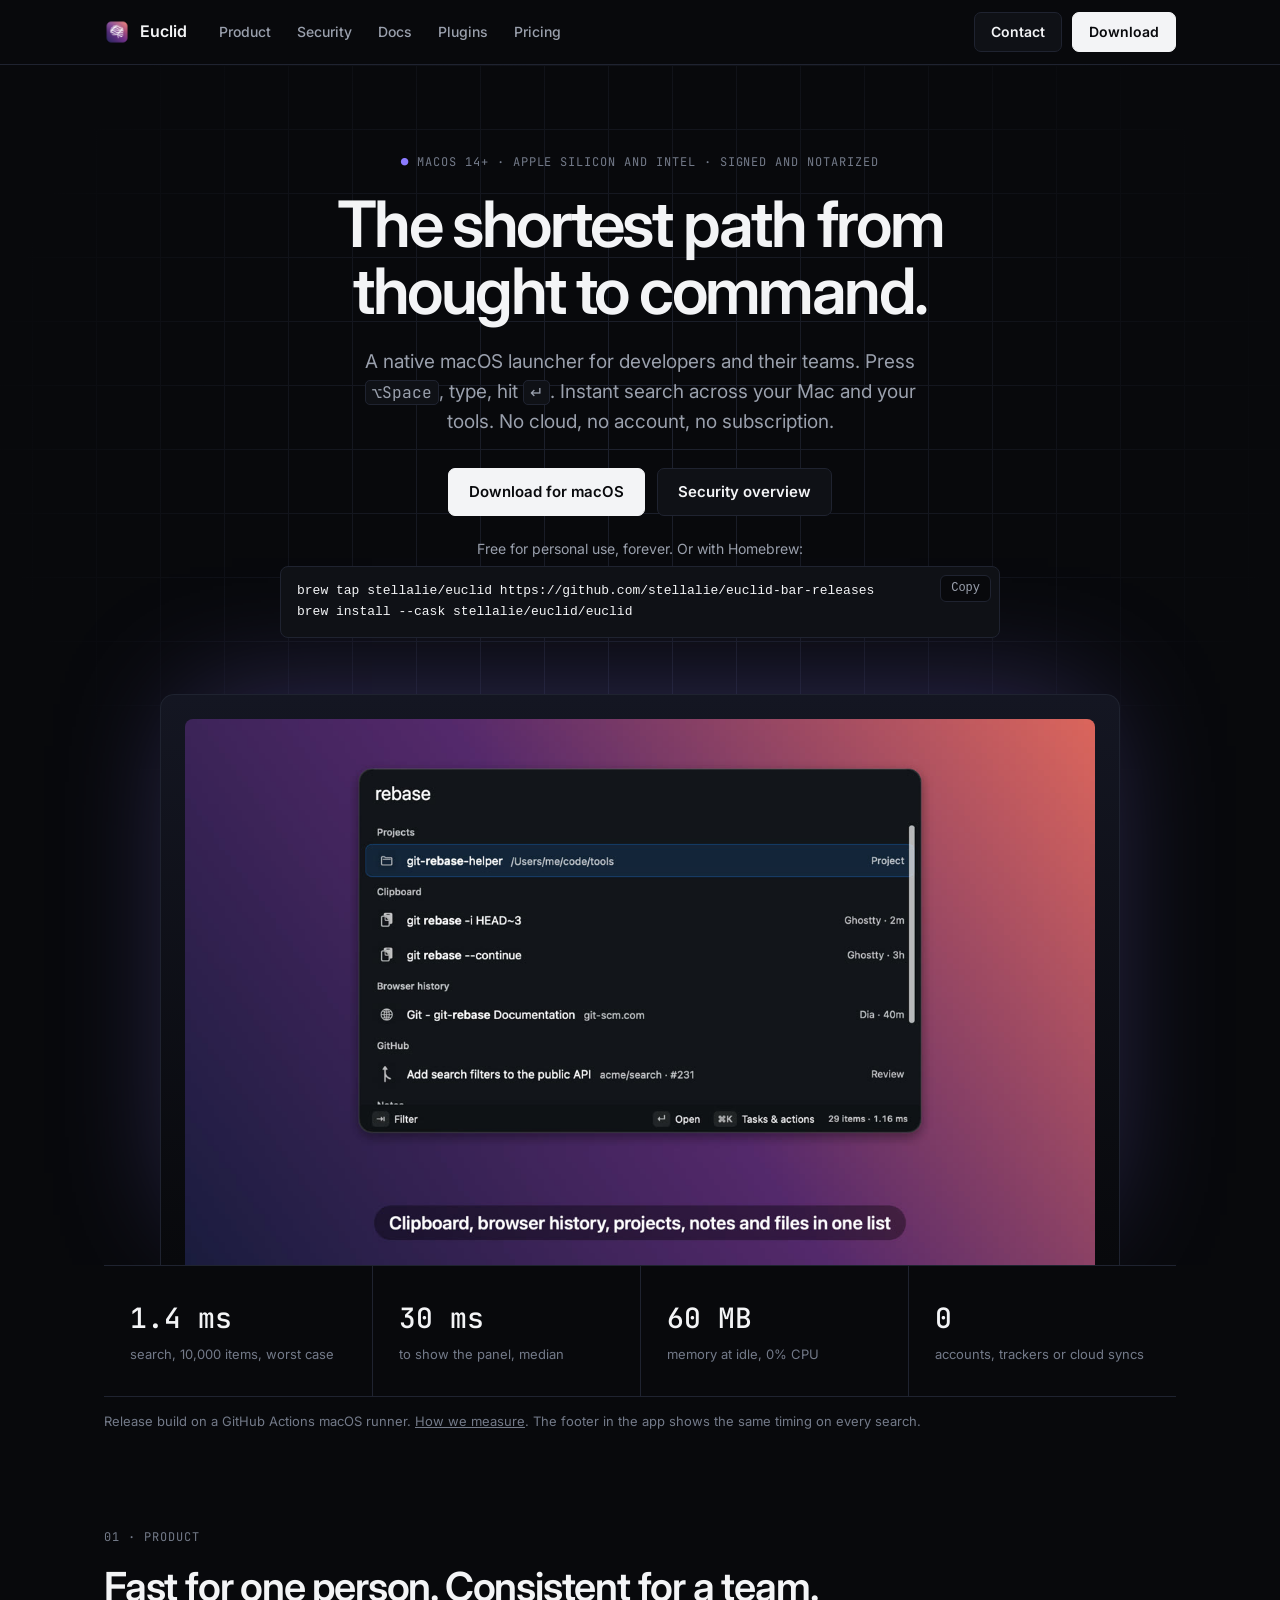
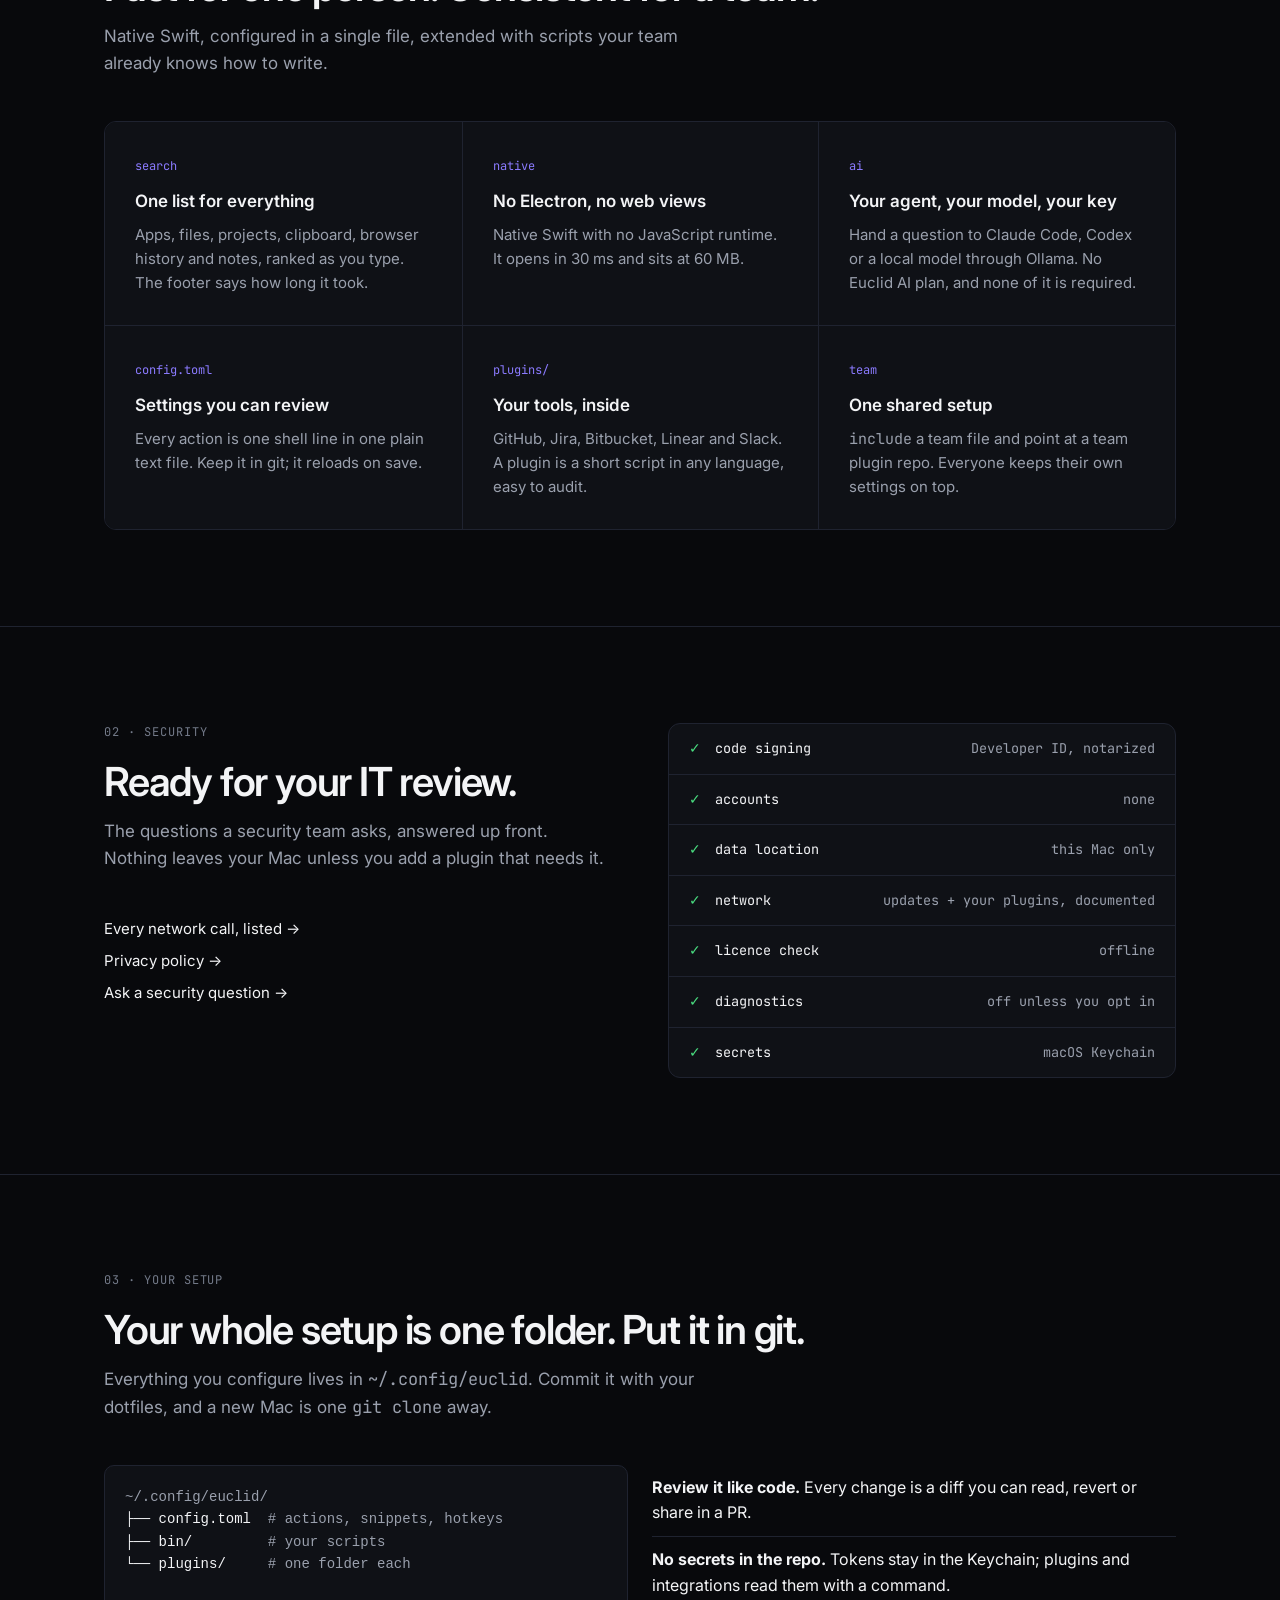
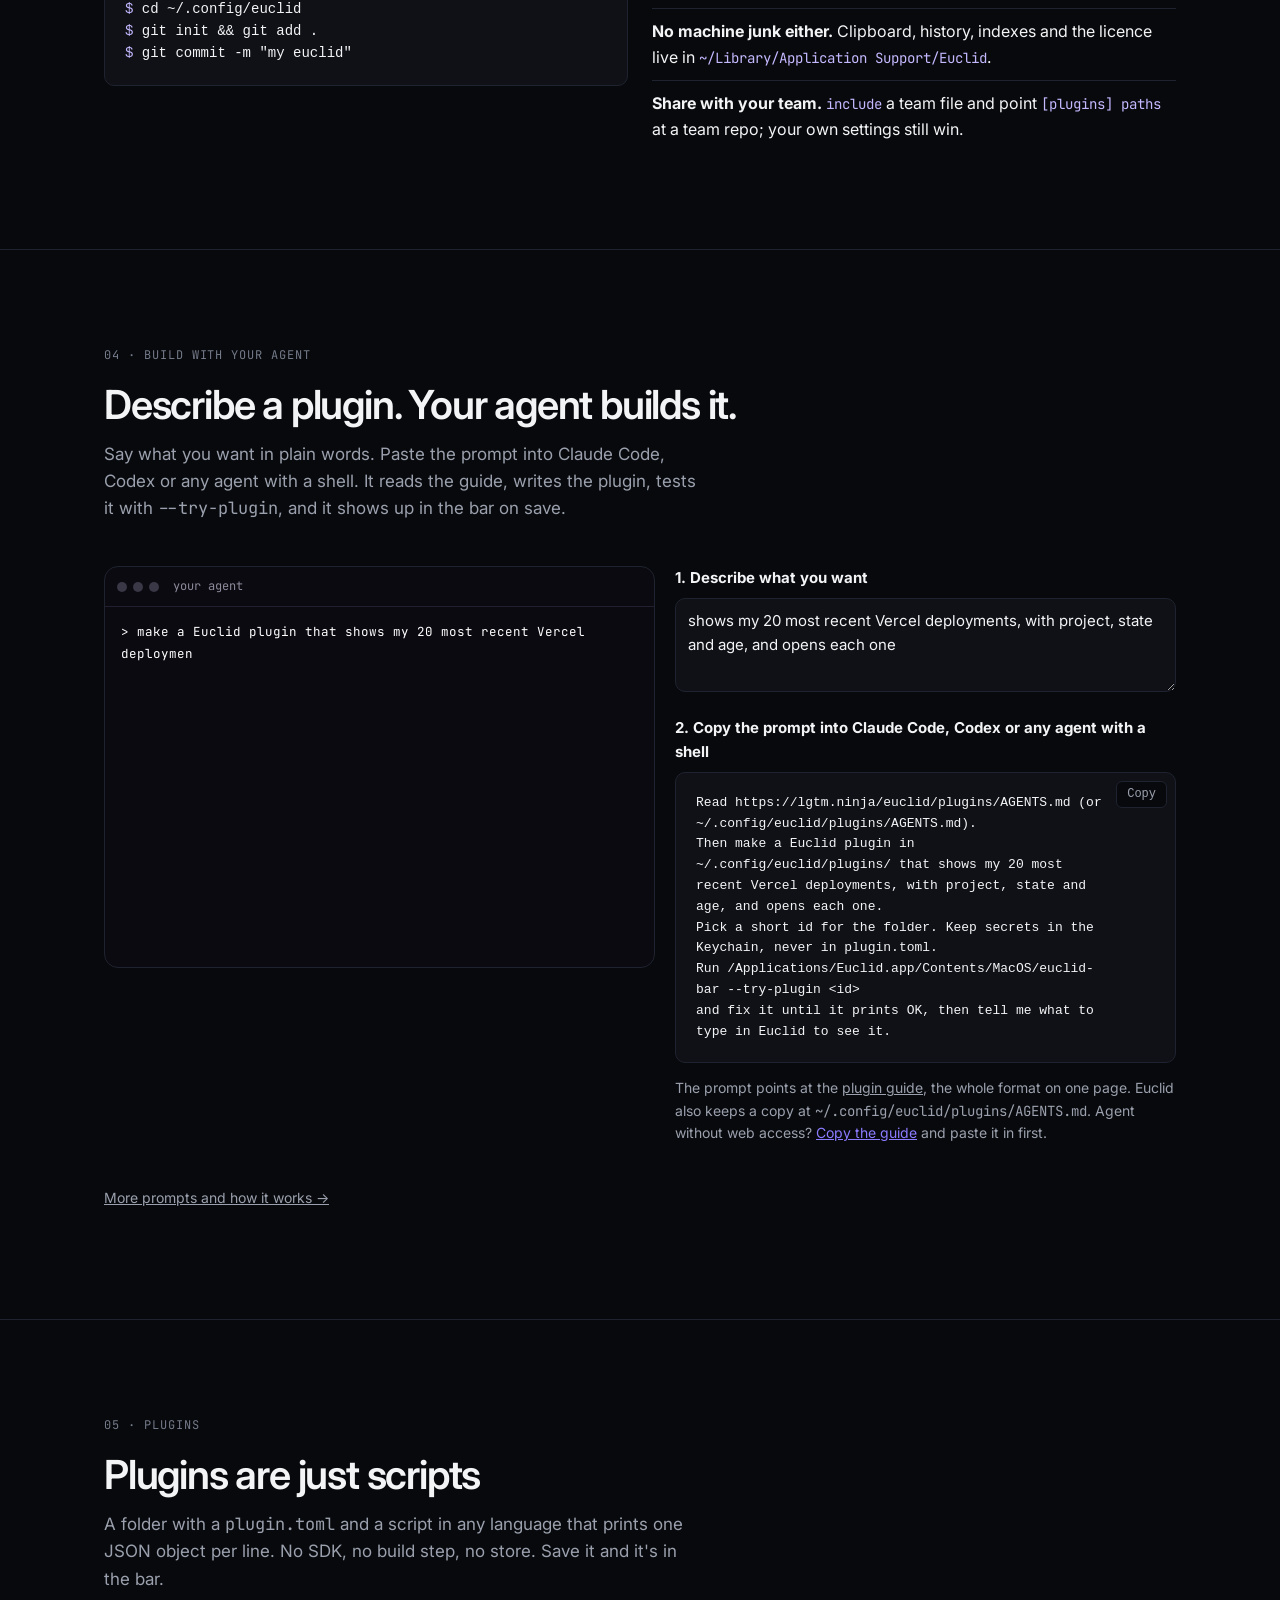
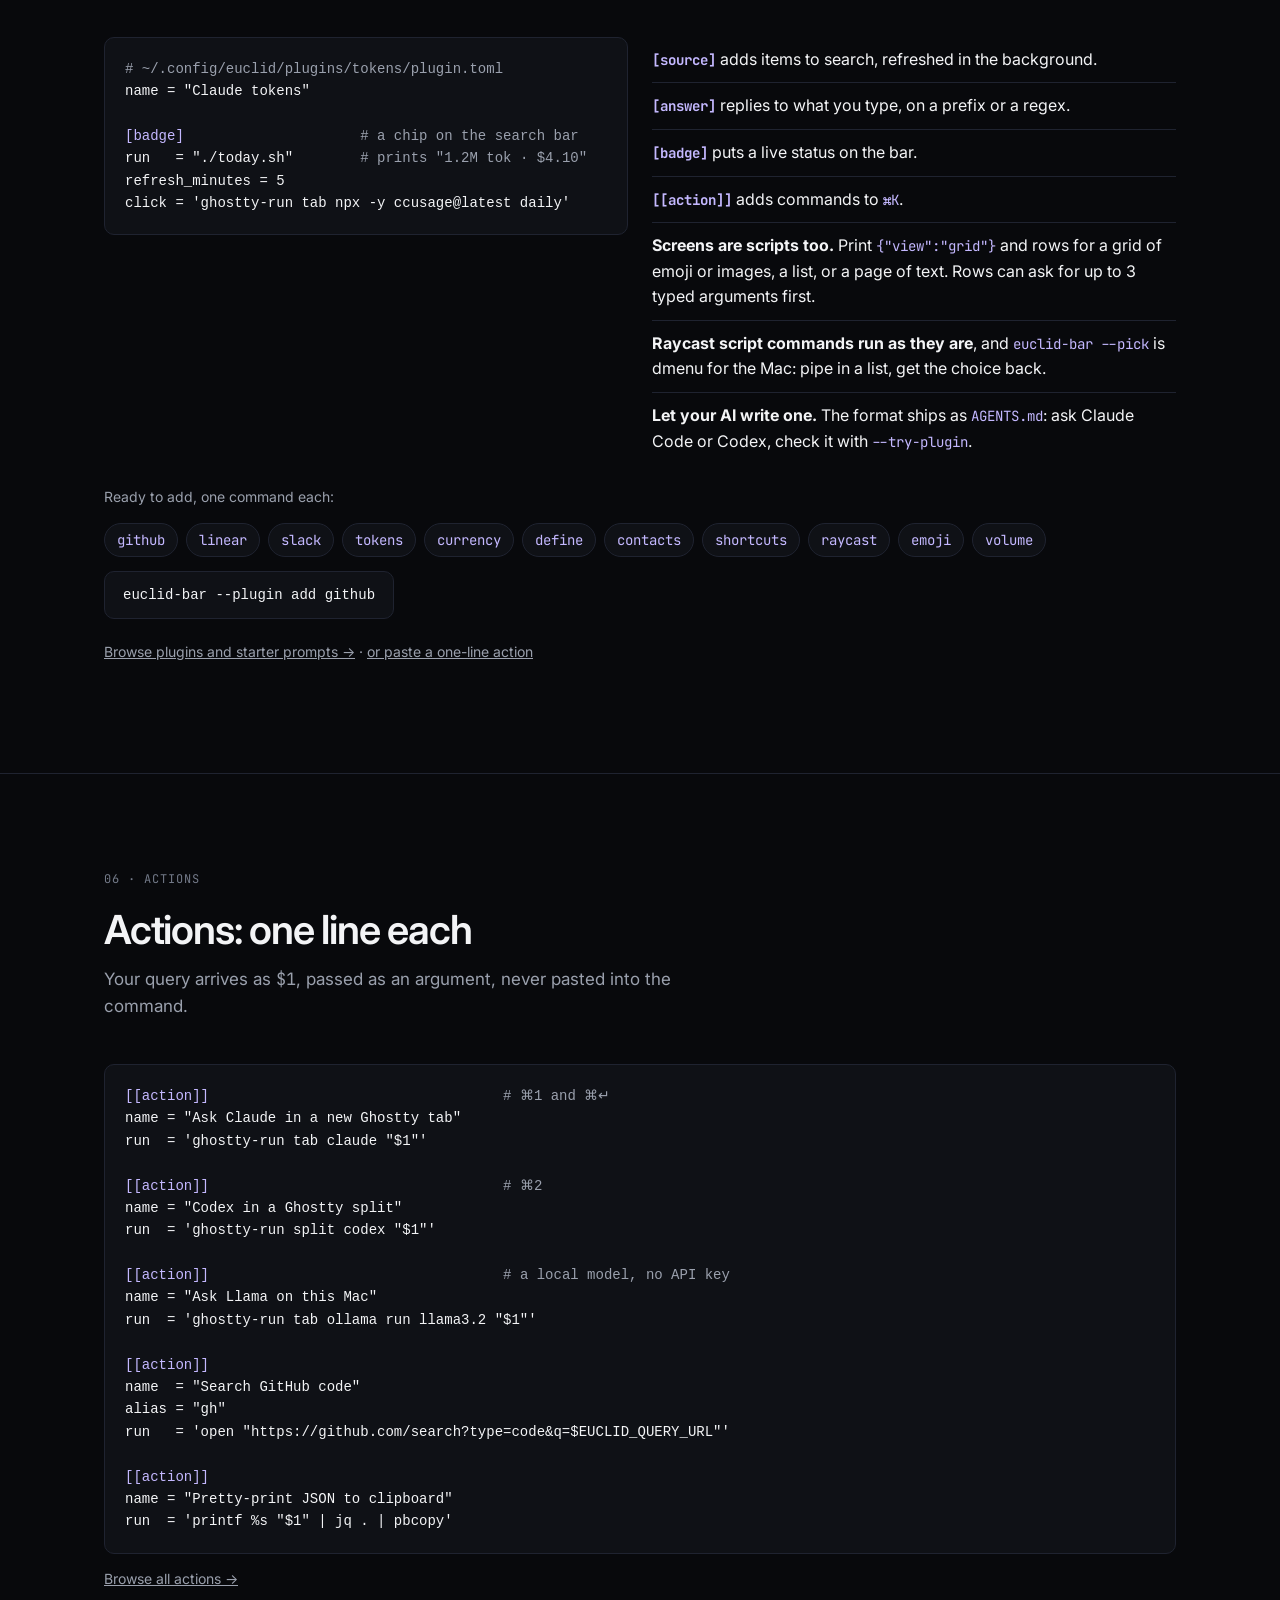
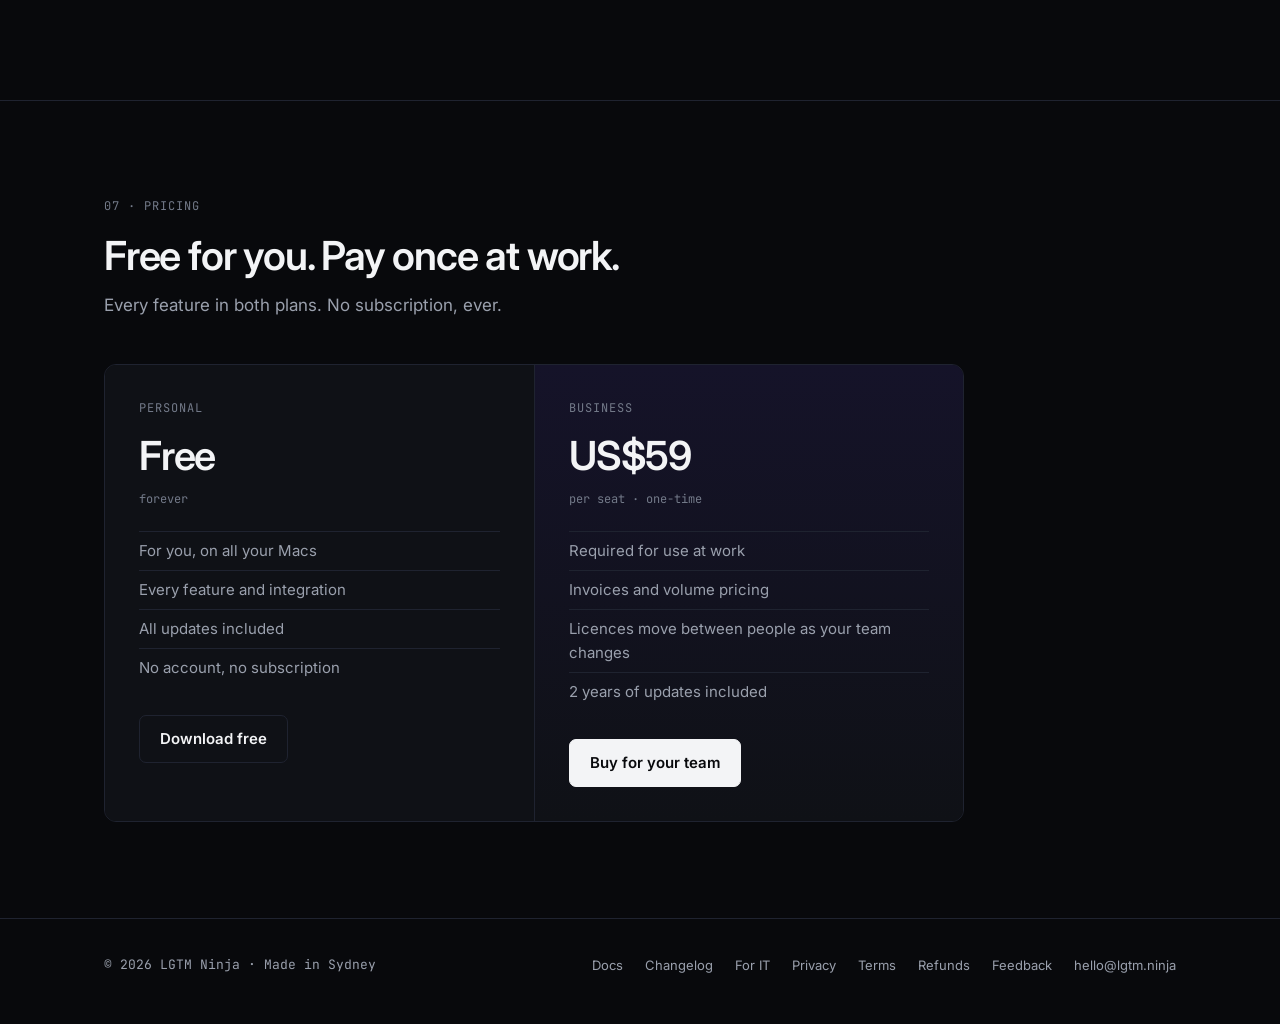
==== commit c2a6c0f0: "Euclid site: For IT teams page, checked against today's app Rebased lgtmworks #17 onto the dark site" ====
--- a/euclid/index.html
+++ b/euclid/index.html
@@ -220,6 +220,7 @@
   <span class="co">© 2026 <a href="https://lgtm.ninja/">LGTM Ninja</a> · Made in Sydney</span>
   <a href="docs/">Docs</a>
   <a href="changelog/">Changelog</a>
+  <a href="it/">For IT</a>
   <a href="privacy/">Privacy</a>
   <a href="terms/">Terms</a>
   <a href="refunds/">Refunds</a>
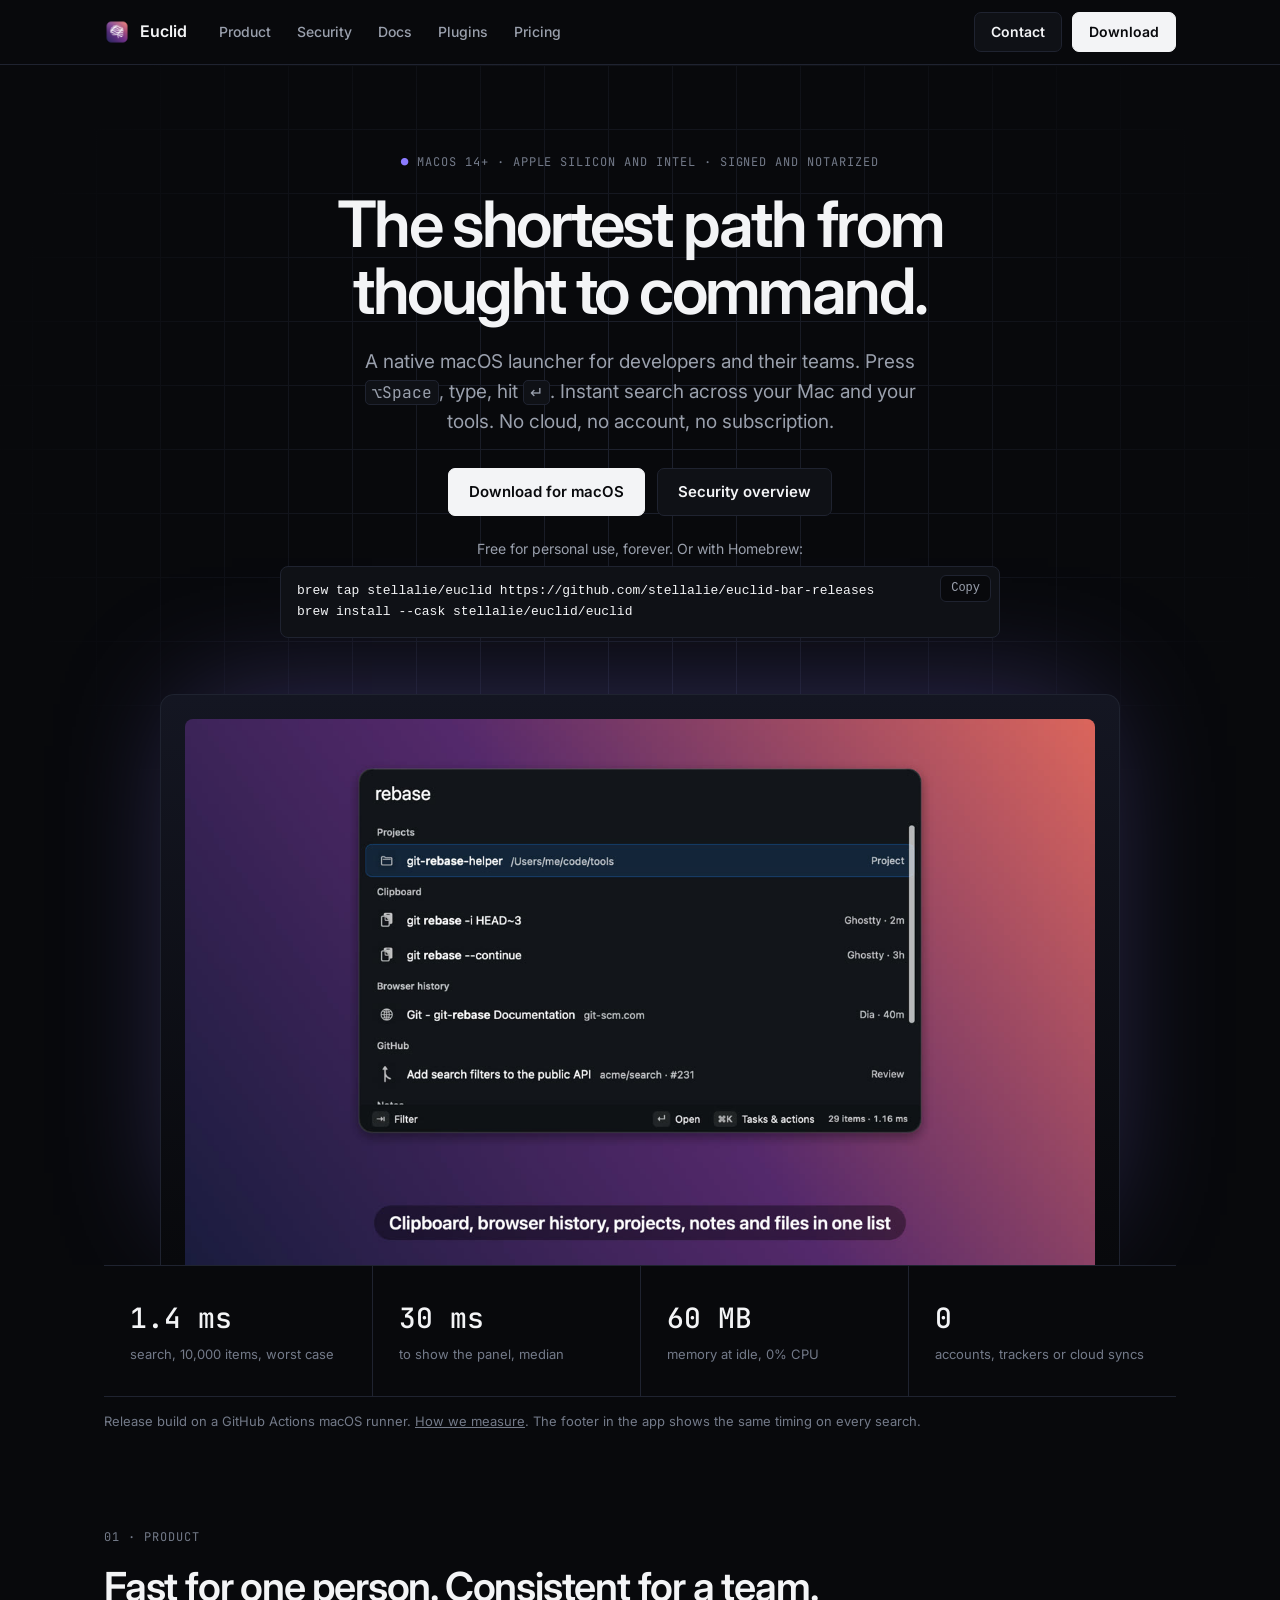
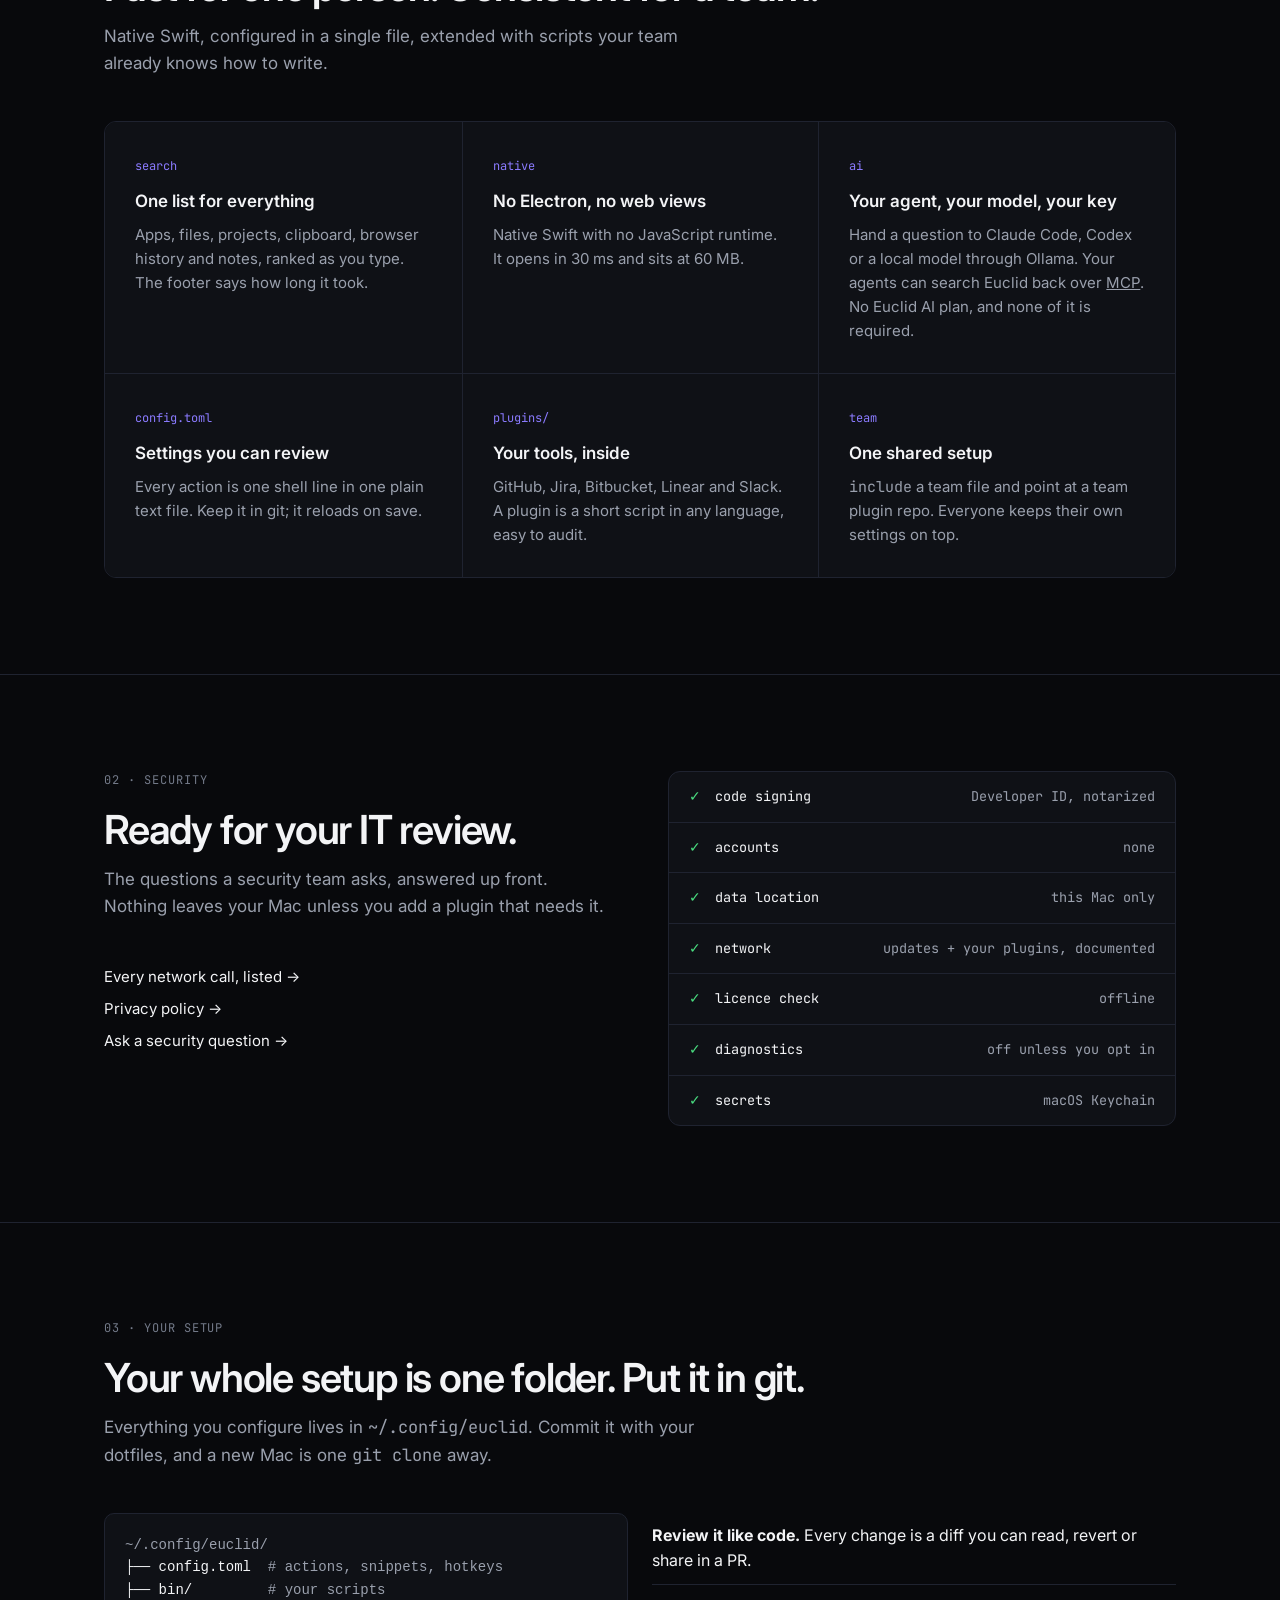
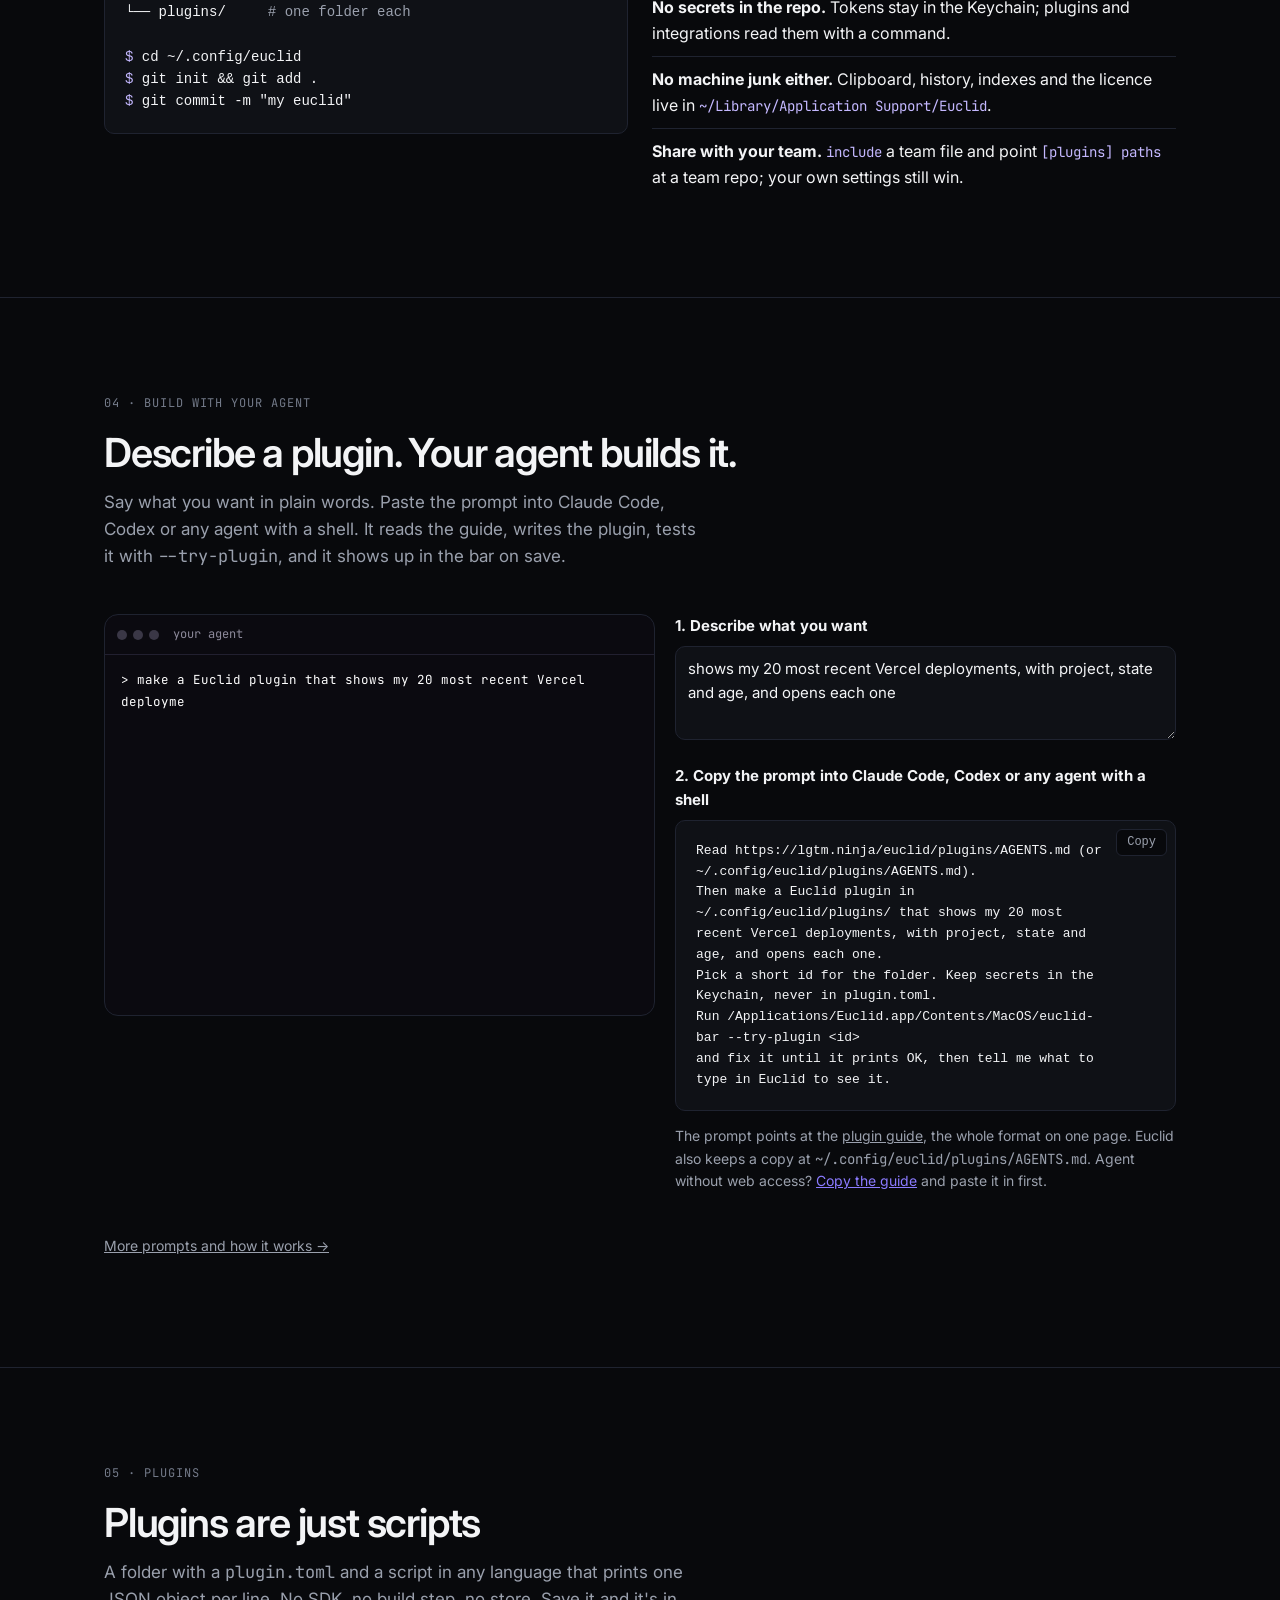
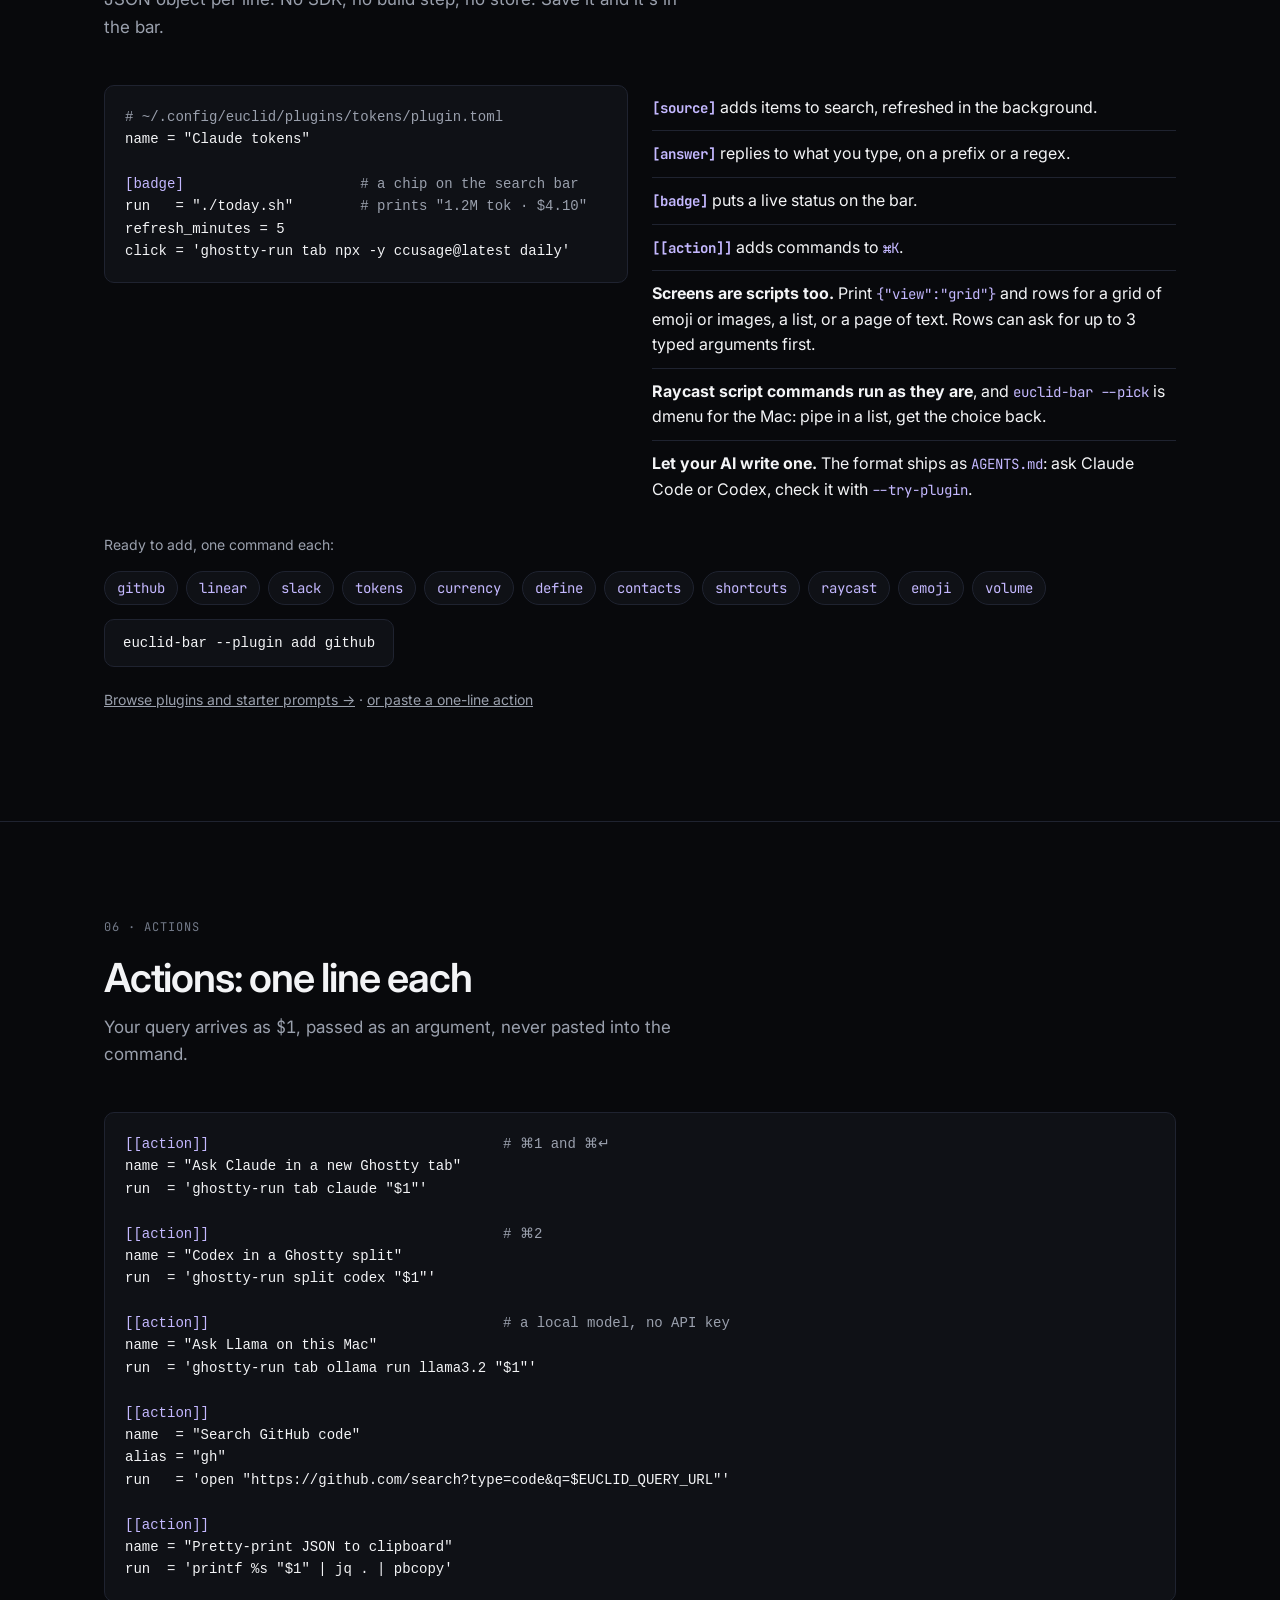
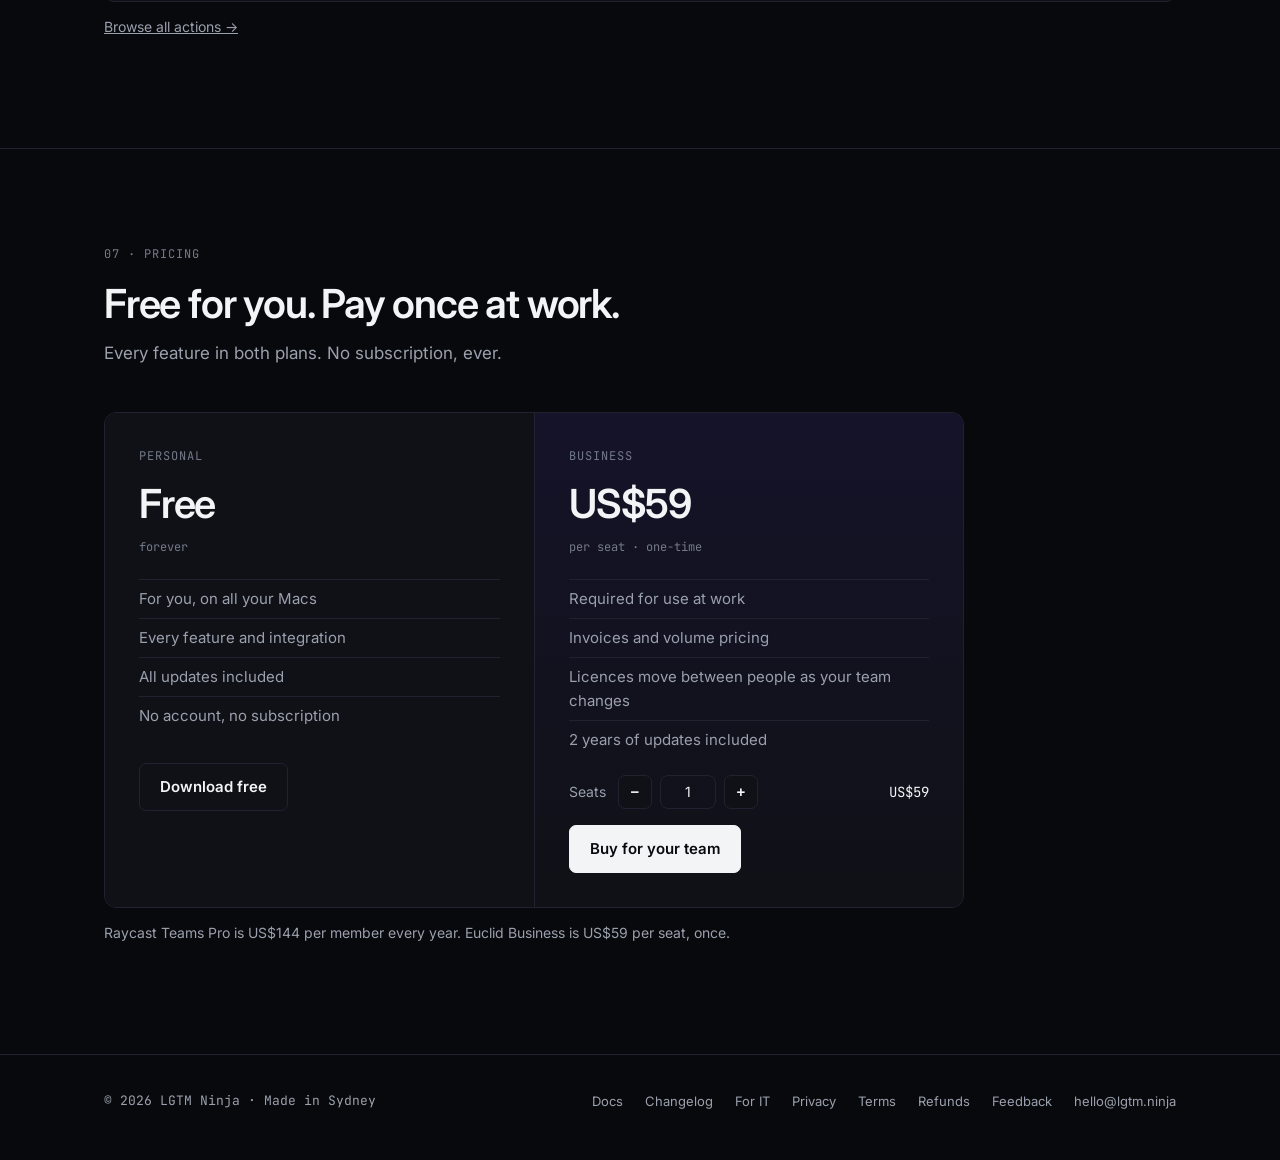
==== commit c1f1c4d6: "Euclid site: pick a seat count at Business checkout, agent + Raycast lines - Business checkout: seat" ====
--- a/euclid/index.html
+++ b/euclid/index.html
@@ -69,7 +69,7 @@
   <div class="cols">
     <div><span class="tagc">search</span><h3>One list for everything</h3><p>Apps, files, projects, clipboard, browser history and notes, ranked as you type. The footer says how long it took.</p></div>
     <div><span class="tagc">native</span><h3>No Electron, no web views</h3><p>Native Swift with no JavaScript runtime. It opens in 30 ms and sits at 60 MB.</p></div>
-    <div><span class="tagc">ai</span><h3>Your agent, your model, your key</h3><p>Hand a question to Claude Code, Codex or a local model through Ollama. No Euclid AI plan, and none of it is required.</p></div>
+    <div><span class="tagc">ai</span><h3>Your agent, your model, your key</h3><p>Hand a question to Claude Code, Codex or a local model through Ollama. Your agents can search Euclid back over <a href="docs/#connect-agents">MCP</a>. No Euclid AI plan, and none of it is required.</p></div>
     <div><span class="tagc">config.toml</span><h3>Settings you can review</h3><p>Every action is one shell line in one plain text file. Keep it in git; it reloads on save.</p></div>
     <div><span class="tagc">plugins/</span><h3>Your tools, inside</h3><p>GitHub, Jira, Bitbucket, Linear and Slack. A plugin is a short script in any language, easy to audit.</p></div>
     <div><span class="tagc">team</span><h3>One shared setup</h3><p><code>include</code> a team file and point at a team plugin repo. Everyone keeps their own settings on top.</p></div>
@@ -212,8 +212,14 @@
       <a class="btn" data-dmg href="https://github.com/stellalie/euclid-bar-releases/releases/latest">Download free</a></div>
     <div class="plan"><p class="label">Business</p><div class="amount">US$59</div><div class="per">per seat · one-time</div>
       <ul><li>Required for use at work</li><li>Invoices and volume pricing</li><li>Licences move between people as your team changes</li><li>2 years of updates included</li></ul>
+      <div class="seats"><label for="seats">Seats</label>
+        <button type="button" class="btn" data-seat="-1" aria-label="One fewer seat">−</button>
+        <input id="seats" type="number" inputmode="numeric" min="1" max="999" value="1">
+        <button type="button" class="btn" data-seat="1" aria-label="One more seat">+</button>
+        <span class="total" id="seatTotal" aria-live="polite">US$59</span></div>
       <a class="btn primary" href="#buy" data-price="business">Buy for your team</a></div>
   </div>
+  <p class="fine">Raycast Teams Pro is US$144 per member every year. Euclid Business is US$59 per seat, once.</p>
 </div></section>
 
 <footer class="bottom"><div class="wrap">
@@ -249,9 +255,20 @@
     b.addEventListener("click", (e) => {
       e.preventDefault();
       if (!PADDLE_TOKEN || !window.Paddle) { location.href = "mailto:hello@lgtm.ninja?subject=Buying%20Euclid"; return; }
-      Paddle.Checkout.open({ items: [PRICES[b.dataset.price]] });
+      const item = { ...PRICES[b.dataset.price] };
+      if (b.dataset.price === "business") item.quantity = seatCount();
+      Paddle.Checkout.open({ items: [item] });
     });
   }
+  // Business seat picker: one checkout for the whole team.
+  const seatInput = document.getElementById("seats");
+  const seatCount = () => Math.min(999, Math.max(1, parseInt(seatInput.value, 10) || 1));
+  const showTotal = () => (document.getElementById("seatTotal").textContent = "US$" + (59 * seatCount()).toLocaleString("en-US"));
+  seatInput.addEventListener("input", showTotal);
+  seatInput.addEventListener("change", () => { seatInput.value = seatCount(); showTotal(); });
+  for (const b of document.querySelectorAll("[data-seat]")) b.addEventListener("click", () => {
+    seatInput.value = seatCount() + Number(b.dataset.seat); seatInput.value = seatCount(); showTotal();
+  });
 </script>
 <script>
   // Download buttons fetch the DMG itself, not GitHub's release page (whose "Source code" zips
--- a/euclid/style.css
+++ b/euclid/style.css
@@ -391,6 +391,12 @@
 .plan .per { font-family: var(--mono); font-size: 12px; color: var(--faint); margin-bottom: 22px; }
 .plan ul { list-style: none; padding: 0; margin: 0 0 28px; font-size: 15px; color: var(--muted); }
 .plan li { padding: 7px 0; border-top: 1px solid var(--line); }
+.seats { display: flex; align-items: center; gap: 8px; margin: -12px 0 16px; font-size: 14px; color: var(--muted); }
+.seats label { margin-right: 4px; }
+.seats .btn { width: 34px; height: 34px; padding: 0; line-height: 32px; text-align: center; }
+.seats input { width: 56px; height: 34px; text-align: center; font: inherit; color: var(--text); background: transparent; border: 1px solid var(--line); border-radius: 8px; -moz-appearance: textfield; }
+.seats input::-webkit-inner-spin-button, .seats input::-webkit-outer-spin-button { -webkit-appearance: none; margin: 0; }
+.seats .total { margin-left: auto; font-family: var(--mono); color: var(--text); }
 .home footer.bottom { padding: 36px 0 48px; display: block; }
 .home footer.bottom .wrap { display: flex; gap: 22px; flex-wrap: wrap; font-size: 13px; }
 .home footer.bottom .co { margin-right: auto; font-family: var(--mono); }
